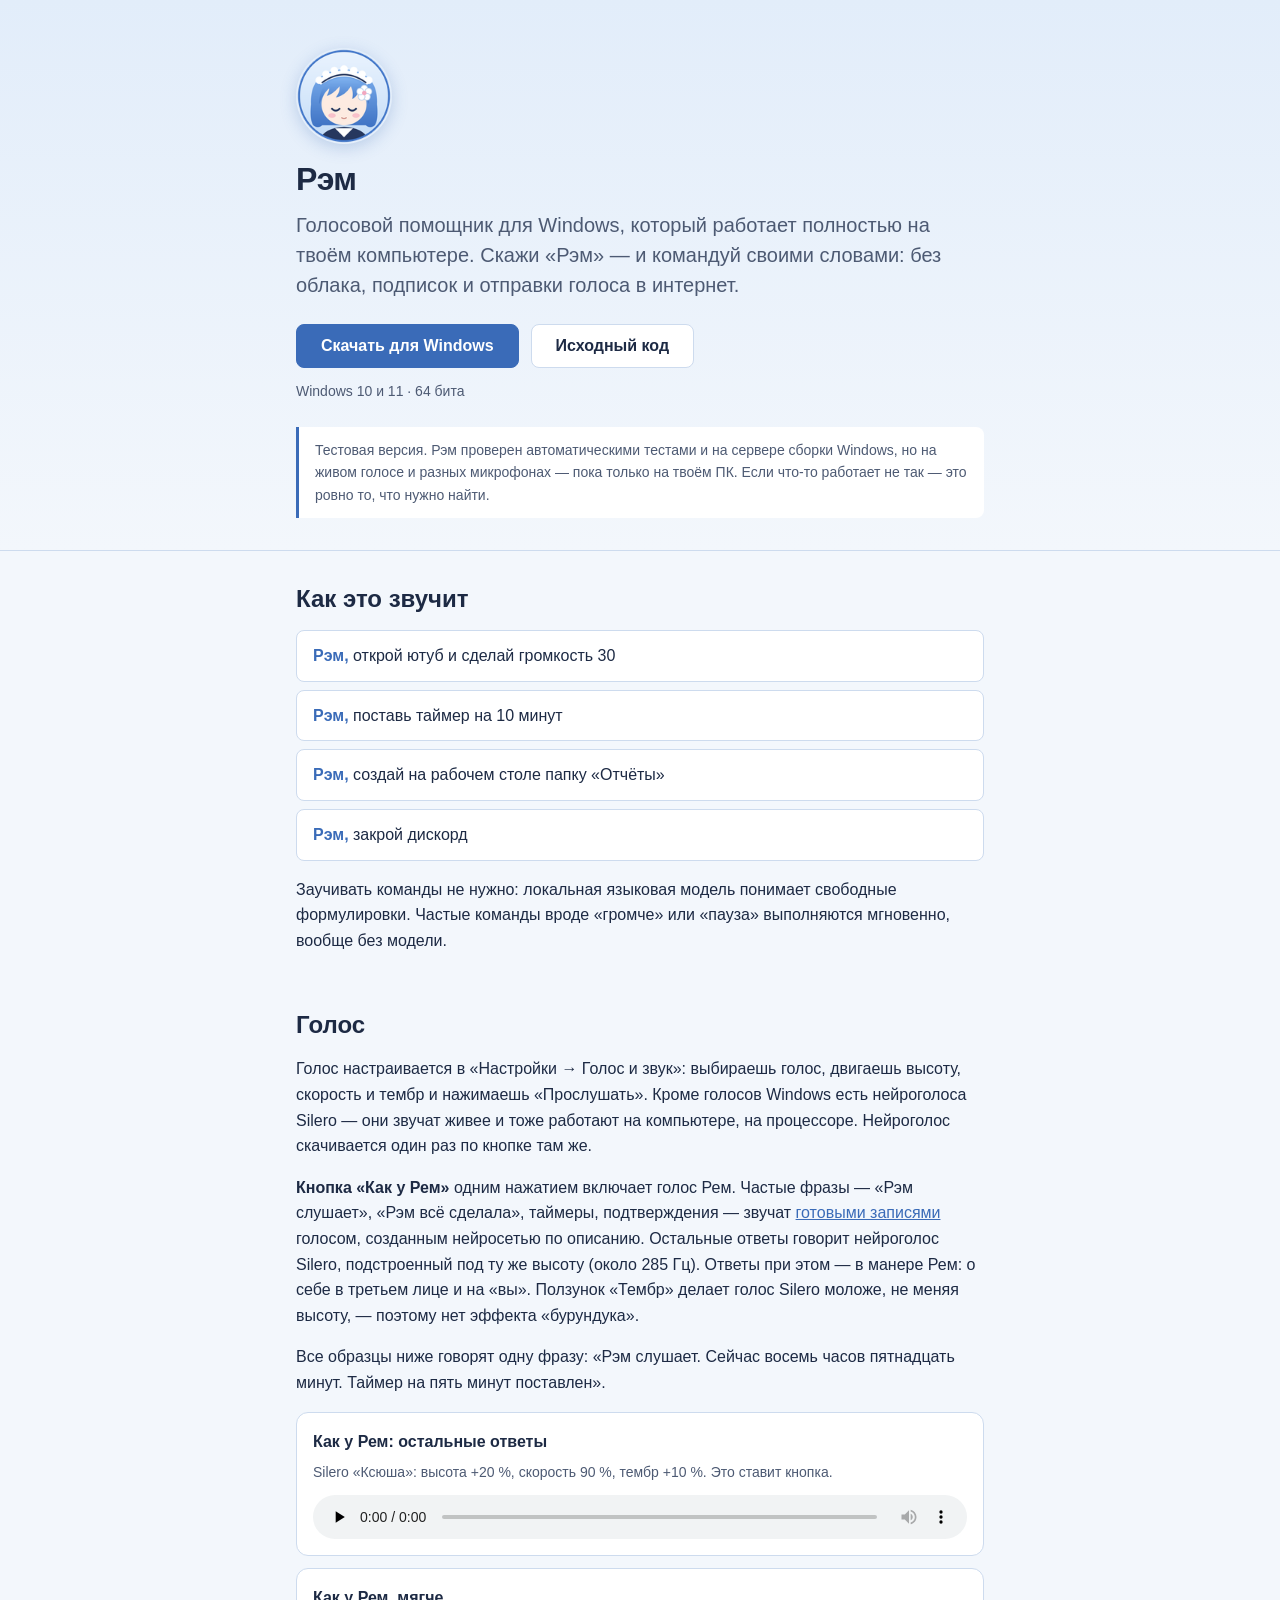
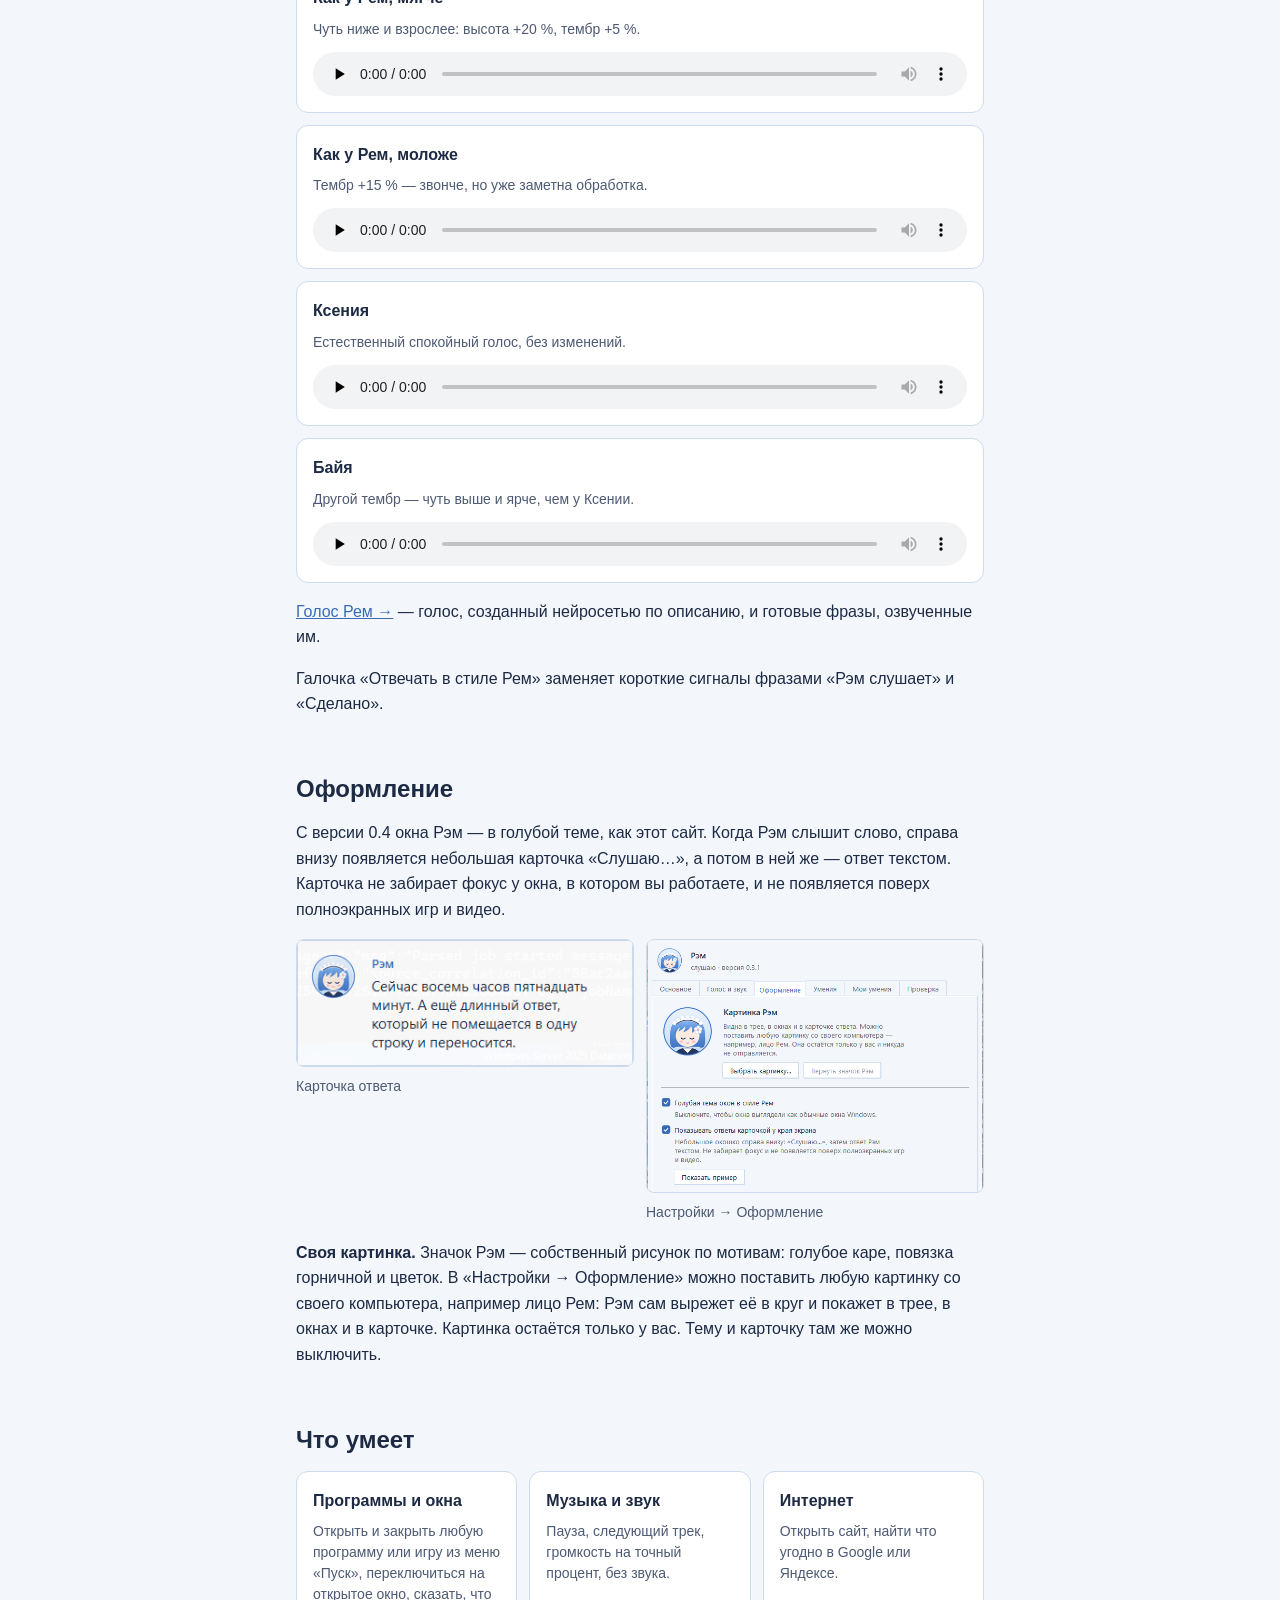
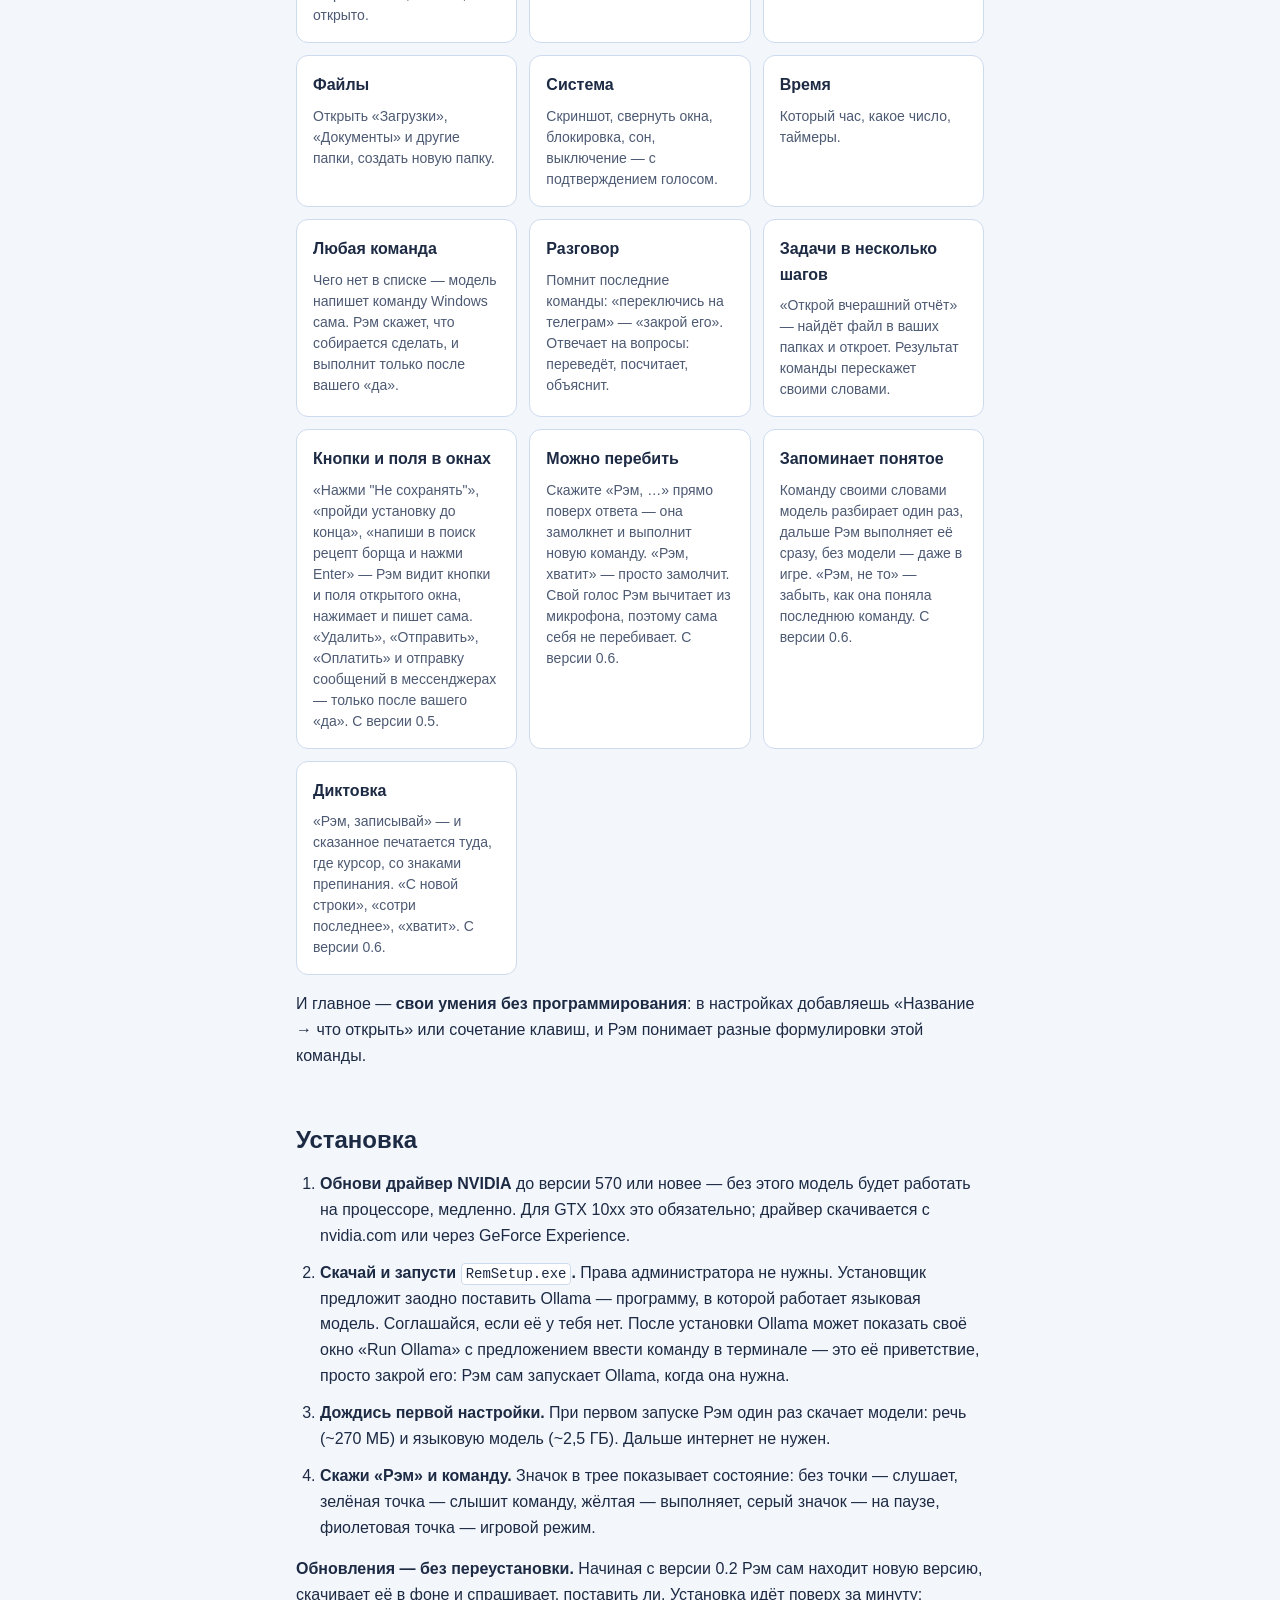
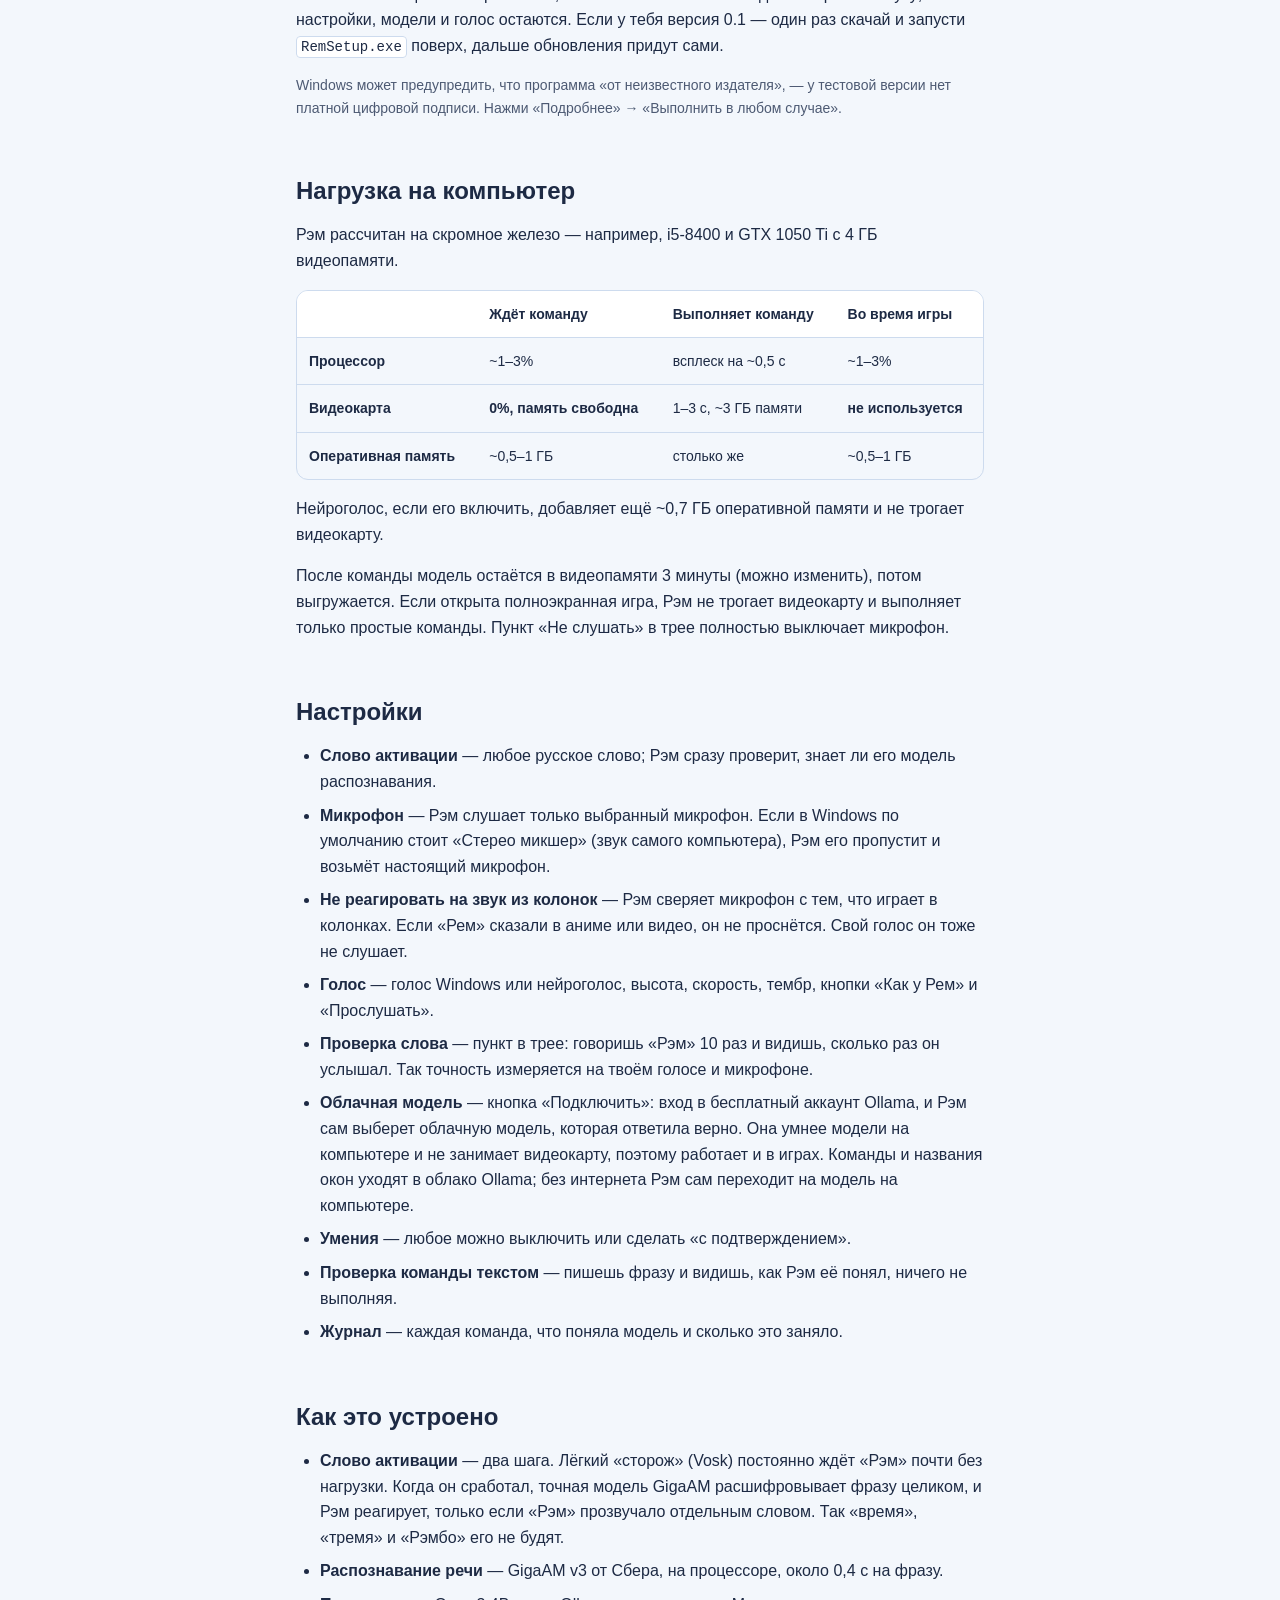
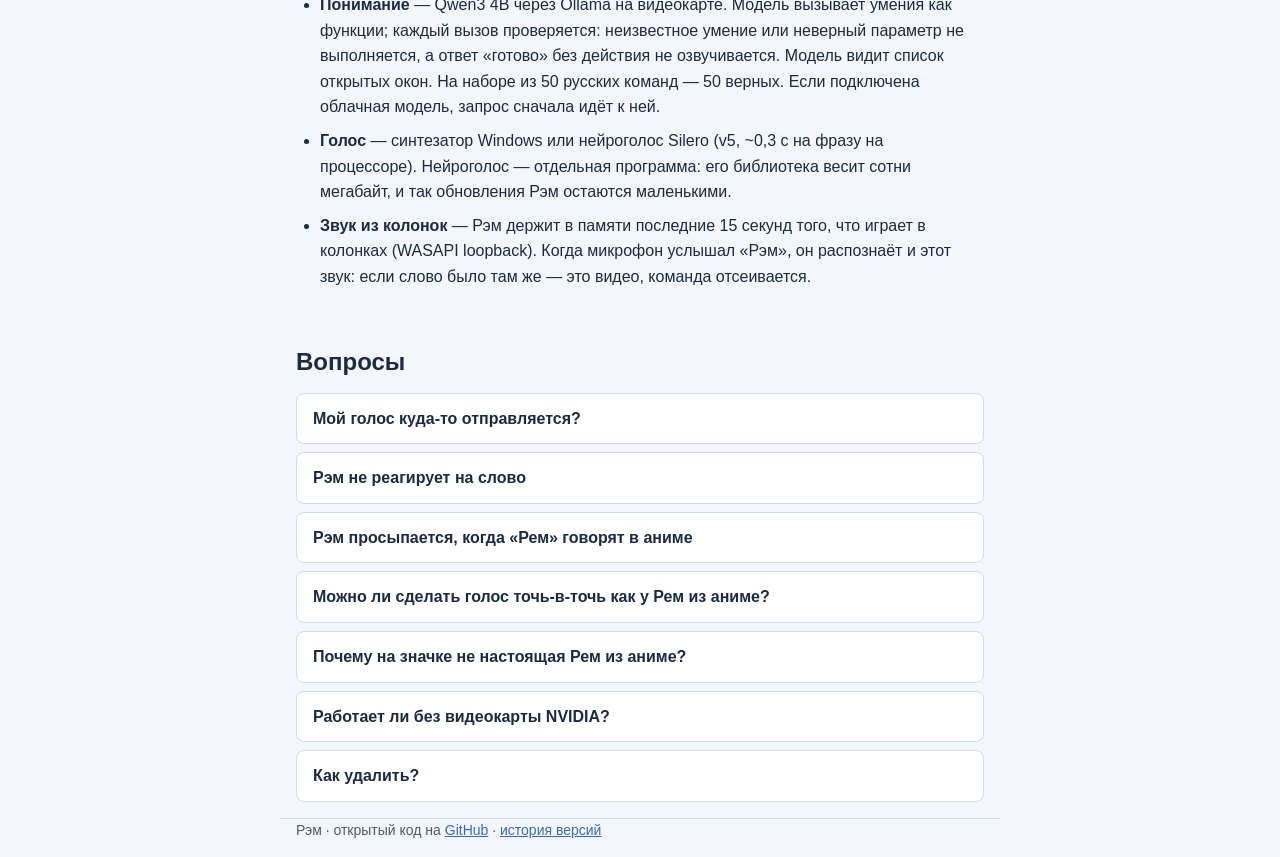
==== docs/index.html @ 86dedbe2 "Перебивание, выученные команды, диктовка Перебивание: «Рэм, …» поверх её ответа — замолкает и выполн" ====
<!DOCTYPE html>
<html lang="ru">
<head>
<meta charset="utf-8">
<meta name="viewport" content="width=device-width, initial-scale=1">
<title>Рэм — локальный голосовой помощник для Windows</title>
<meta name="description" content="Скажи «Рэм» — и управляй компьютером голосом. Работает полностью на твоём ПК: без облака, подписок и отправки голоса в интернет.">
<meta name="theme-color" content="#e2edfa">
<link rel="icon" href="icon.png" type="image/png">
<link rel="apple-touch-icon" href="apple-touch-icon.png">
<link rel="stylesheet" href="style.css">
</head>
<body>

<header class="hero">
  <div class="wrap">
    <img class="logo" src="icon.png" alt="" width="96" height="96">
    <h1>Рэм</h1>
    <p class="lead">Голосовой помощник для Windows, который работает полностью на твоём компьютере. Скажи «Рэм» — и командуй своими словами: без облака, подписок и отправки голоса в интернет.</p>
    <div class="cta">
      <a class="btn btn-primary" id="download" href="https://github.com/KennyS44/rem-assistant/releases/latest/download/RemSetup.exe">Скачать для Windows</a>
      <a class="btn" href="https://github.com/KennyS44/rem-assistant">Исходный код</a>
    </div>
    <p class="meta" id="release">Windows 10 и 11 · 64 бита</p>
    <p class="notice">Тестовая версия. Рэм проверен автоматическими тестами и на сервере сборки Windows, но на живом голосе и разных микрофонах — пока только на твоём ПК. Если что-то работает не так — это ровно то, что нужно найти.</p>
  </div>
</header>

<main class="wrap">

  <section>
    <h2>Как это звучит</h2>
    <div class="phrases">
      <p><span class="wake">Рэм,</span> открой ютуб и сделай громкость 30</p>
      <p><span class="wake">Рэм,</span> поставь таймер на 10 минут</p>
      <p><span class="wake">Рэм,</span> создай на рабочем столе папку «Отчёты»</p>
      <p><span class="wake">Рэм,</span> закрой дискорд</p>
    </div>
    <p>Заучивать команды не нужно: локальная языковая модель понимает свободные формулировки. Частые команды вроде «громче» или «пауза» выполняются мгновенно, вообще без модели.</p>
  </section>

  <section>
    <h2>Голос</h2>
    <p>Голос настраивается в «Настройки → Голос и звук»: выбираешь голос, двигаешь высоту, скорость и тембр и нажимаешь «Прослушать». Кроме голосов Windows есть нейроголоса Silero — они звучат живее и тоже работают на компьютере, на процессоре. Нейроголос скачивается один раз по кнопке там же.</p>
    <p><strong>Кнопка «Как у Рем»</strong> одним нажатием включает голос Рем. Частые фразы — «Рэм слушает», «Рэм всё сделала», таймеры, подтверждения — звучат <a href="voice.html">готовыми записями</a> голосом, созданным нейросетью по описанию. Остальные ответы говорит нейроголос Silero, подстроенный под ту же высоту (около 285 Гц). Ответы при этом — в манере Рем: о себе в третьем лице и на «вы». Ползунок «Тембр» делает голос Silero моложе, не меняя высоту, — поэтому нет эффекта «бурундука».</p>
    <p>Все образцы ниже говорят одну фразу: «Рэм слушает. Сейчас восемь часов пятнадцать минут. Таймер на пять минут поставлен».</p>
    <div class="voices">
      <div class="voice"><h3>Как у Рем: остальные ответы</h3><p>Silero «Ксюша»: высота +20 %, скорость 90 %, тембр +10 %. Это ставит кнопка.</p><audio controls preload="none" src="voices/rem-v2.wav"></audio></div>
      <div class="voice"><h3>Как у Рем, мягче</h3><p>Чуть ниже и взрослее: высота +20 %, тембр +5 %.</p><audio controls preload="none" src="voices/rem-soft.wav"></audio></div>
      <div class="voice"><h3>Как у Рем, моложе</h3><p>Тембр +15 % — звонче, но уже заметна обработка.</p><audio controls preload="none" src="voices/rem-young.wav"></audio></div>
      <div class="voice"><h3>Ксения</h3><p>Естественный спокойный голос, без изменений.</p><audio controls preload="none" src="voices/xenia.wav"></audio></div>
      <div class="voice"><h3>Байя</h3><p>Другой тембр — чуть выше и ярче, чем у Ксении.</p><audio controls preload="none" src="voices/baya.wav"></audio></div>
    </div>
    <p><a href="voice.html">Голос Рем →</a> — голос, созданный нейросетью по описанию, и готовые фразы, озвученные им.</p>
    <p>Галочка «Отвечать в стиле Рем» заменяет короткие сигналы фразами «Рэм слушает» и «Сделано».</p>
  </section>

  <section>
    <h2>Оформление</h2>
    <p>С версии 0.4 окна Рэм — в голубой теме, как этот сайт. Когда Рэм слышит слово, справа внизу появляется небольшая карточка «Слушаю…», а потом в ней же — ответ текстом. Карточка не забирает фокус у окна, в котором вы работаете, и не появляется поверх полноэкранных игр и видео.</p>
    <div class="shots">
      <figure><img src="shots/card.png" alt="Карточка ответа Рэм у края экрана" loading="lazy"><figcaption>Карточка ответа</figcaption></figure>
      <figure><img src="shots/look-tab.png" alt="Вкладка «Оформление» в настройках" loading="lazy"><figcaption>Настройки → Оформление</figcaption></figure>
    </div>
    <p><strong>Своя картинка.</strong> Значок Рэм — собственный рисунок по мотивам: голубое каре, повязка горничной и цветок. В «Настройки → Оформление» можно поставить любую картинку со своего компьютера, например лицо Рем: Рэм сам вырежет её в круг и покажет в трее, в окнах и в карточке. Картинка остаётся только у вас. Тему и карточку там же можно выключить.</p>
  </section>

  <section>
    <h2>Что умеет</h2>
    <div class="grid">
      <div class="card"><h3>Программы и окна</h3><p>Открыть и закрыть любую программу или игру из меню «Пуск», переключиться на открытое окно, сказать, что открыто.</p></div>
      <div class="card"><h3>Музыка и звук</h3><p>Пауза, следующий трек, громкость на точный процент, без звука.</p></div>
      <div class="card"><h3>Интернет</h3><p>Открыть сайт, найти что угодно в Google или Яндексе.</p></div>
      <div class="card"><h3>Файлы</h3><p>Открыть «Загрузки», «Документы» и другие папки, создать новую папку.</p></div>
      <div class="card"><h3>Система</h3><p>Скриншот, свернуть окна, блокировка, сон, выключение — с подтверждением голосом.</p></div>
      <div class="card"><h3>Время</h3><p>Который час, какое число, таймеры.</p></div>
      <div class="card"><h3>Любая команда</h3><p>Чего нет в списке — модель напишет команду Windows сама. Рэм скажет, что собирается сделать, и выполнит только после вашего «да».</p></div>
      <div class="card"><h3>Разговор</h3><p>Помнит последние команды: «переключись на телеграм» — «закрой его». Отвечает на вопросы: переведёт, посчитает, объяснит.</p></div>
      <div class="card"><h3>Задачи в несколько шагов</h3><p>«Открой вчерашний отчёт» — найдёт файл в ваших папках и откроет. Результат команды перескажет своими словами.</p></div>
      <div class="card"><h3>Кнопки и поля в окнах</h3><p>«Нажми "Не сохранять"», «пройди установку до конца», «напиши в поиск рецепт борща и нажми Enter» — Рэм видит кнопки и поля открытого окна, нажимает и пишет сама. «Удалить», «Отправить», «Оплатить» и отправку сообщений в мессенджерах — только после вашего «да». С версии 0.5.</p></div>
      <div class="card"><h3>Можно перебить</h3><p>Скажите «Рэм, …» прямо поверх ответа — она замолкнет и выполнит новую команду. «Рэм, хватит» — просто замолчит. Свой голос Рэм вычитает из микрофона, поэтому сама себя не перебивает. С версии 0.6.</p></div>
      <div class="card"><h3>Запоминает понятое</h3><p>Команду своими словами модель разбирает один раз, дальше Рэм выполняет её сразу, без модели — даже в игре. «Рэм, не то» — забыть, как она поняла последнюю команду. С версии 0.6.</p></div>
      <div class="card"><h3>Диктовка</h3><p>«Рэм, записывай» — и сказанное печатается туда, где курсор, со знаками препинания. «С новой строки», «сотри последнее», «хватит». С версии 0.6.</p></div>
    </div>
    <p>И главное — <strong>свои умения без программирования</strong>: в настройках добавляешь «Название → что открыть» или сочетание клавиш, и Рэм понимает разные формулировки этой команды.</p>
  </section>

  <section>
    <h2>Установка</h2>
    <ol class="steps">
      <li><strong>Обнови драйвер NVIDIA</strong> до версии 570 или новее — без этого модель будет работать на процессоре, медленно. Для GTX 10xx это обязательно; драйвер скачивается с nvidia.com или через GeForce Experience.</li>
      <li><strong>Скачай и запусти <code>RemSetup.exe</code>.</strong> Права администратора не нужны. Установщик предложит заодно поставить Ollama — программу, в которой работает языковая модель. Соглашайся, если её у тебя нет. После установки Ollama может показать своё окно «Run Ollama» с предложением ввести команду в терминале — это её приветствие, просто закрой его: Рэм сам запускает Ollama, когда она нужна.</li>
      <li><strong>Дождись первой настройки.</strong> При первом запуске Рэм один раз скачает модели: речь (~270 МБ) и языковую модель (~2,5 ГБ). Дальше интернет не нужен.</li>
      <li><strong>Скажи «Рэм» и команду.</strong> Значок в трее показывает состояние: без точки — слушает, зелёная точка — слышит команду, жёлтая — выполняет, серый значок — на паузе, фиолетовая точка — игровой режим.</li>
    </ol>
    <p><strong>Обновления — без переустановки.</strong> Начиная с версии 0.2 Рэм сам находит новую версию, скачивает её в фоне и спрашивает, поставить ли. Установка идёт поверх за минуту; настройки, модели и голос остаются. Если у тебя версия 0.1 — один раз скачай и запусти <code>RemSetup.exe</code> поверх, дальше обновления придут сами.</p>
    <p class="hint">Windows может предупредить, что программа «от неизвестного издателя», — у тестовой версии нет платной цифровой подписи. Нажми «Подробнее» → «Выполнить в любом случае».</p>
  </section>

  <section>
    <h2>Нагрузка на компьютер</h2>
    <p>Рэм рассчитан на скромное железо — например, i5-8400 и GTX 1050 Ti с 4 ГБ видеопамяти.</p>
    <div class="table-wrap">
      <table>
        <thead><tr><th></th><th>Ждёт команду</th><th>Выполняет команду</th><th>Во время игры</th></tr></thead>
        <tbody>
          <tr><th>Процессор</th><td>~1–3%</td><td>всплеск на ~0,5 с</td><td>~1–3%</td></tr>
          <tr><th>Видеокарта</th><td><strong>0%, память свободна</strong></td><td>1–3 с, ~3 ГБ памяти</td><td><strong>не используется</strong></td></tr>
          <tr><th>Оперативная память</th><td>~0,5–1 ГБ</td><td>столько же</td><td>~0,5–1 ГБ</td></tr>
        </tbody>
      </table>
    </div>
    <p>Нейроголос, если его включить, добавляет ещё ~0,7 ГБ оперативной памяти и не трогает видеокарту.</p>
    <p>После команды модель остаётся в видеопамяти 3 минуты (можно изменить), потом выгружается. Если открыта полноэкранная игра, Рэм не трогает видеокарту и выполняет только простые команды. Пункт «Не слушать» в трее полностью выключает микрофон.</p>
  </section>

  <section>
    <h2>Настройки</h2>
    <ul class="list">
      <li><strong>Слово активации</strong> — любое русское слово; Рэм сразу проверит, знает ли его модель распознавания.</li>
      <li><strong>Микрофон</strong> — Рэм слушает только выбранный микрофон. Если в Windows по умолчанию стоит «Стерео микшер» (звук самого компьютера), Рэм его пропустит и возьмёт настоящий микрофон.</li>
      <li><strong>Не реагировать на звук из колонок</strong> — Рэм сверяет микрофон с тем, что играет в колонках. Если «Рем» сказали в аниме или видео, он не проснётся. Свой голос он тоже не слушает.</li>
      <li><strong>Голос</strong> — голос Windows или нейроголос, высота, скорость, тембр, кнопки «Как у Рем» и «Прослушать».</li>
      <li><strong>Проверка слова</strong> — пункт в трее: говоришь «Рэм» 10 раз и видишь, сколько раз он услышал. Так точность измеряется на твоём голосе и микрофоне.</li>
      <li><strong>Облачная модель</strong> — кнопка «Подключить»: вход в бесплатный аккаунт Ollama, и Рэм сам выберет облачную модель, которая ответила верно. Она умнее модели на компьютере и не занимает видеокарту, поэтому работает и в играх. Команды и названия окон уходят в облако Ollama; без интернета Рэм сам переходит на модель на компьютере.</li>
      <li><strong>Умения</strong> — любое можно выключить или сделать «с подтверждением».</li>
      <li><strong>Проверка команды текстом</strong> — пишешь фразу и видишь, как Рэм её понял, ничего не выполняя.</li>
      <li><strong>Журнал</strong> — каждая команда, что поняла модель и сколько это заняло.</li>
    </ul>
  </section>

  <section>
    <h2>Как это устроено</h2>
    <ul class="list">
      <li><strong>Слово активации</strong> — два шага. Лёгкий «сторож» (Vosk) постоянно ждёт «Рэм» почти без нагрузки. Когда он сработал, точная модель GigaAM расшифровывает фразу целиком, и Рэм реагирует, только если «Рэм» прозвучало отдельным словом. Так «время», «тремя» и «Рэмбо» его не будят.</li>
      <li><strong>Распознавание речи</strong> — GigaAM v3 от Сбера, на процессоре, около 0,4 с на фразу.</li>
      <li><strong>Понимание</strong> — Qwen3 4B через Ollama на видеокарте. Модель вызывает умения как функции; каждый вызов проверяется: неизвестное умение или неверный параметр не выполняется, а ответ «готово» без действия не озвучивается. Модель видит список открытых окон. На наборе из 50 русских команд — 50 верных. Если подключена облачная модель, запрос сначала идёт к ней.</li>
      <li><strong>Голос</strong> — синтезатор Windows или нейроголос Silero (v5, ~0,3 с на фразу на процессоре). Нейроголос — отдельная программа: его библиотека весит сотни мегабайт, и так обновления Рэм остаются маленькими.</li>
      <li><strong>Звук из колонок</strong> — Рэм держит в памяти последние 15 секунд того, что играет в колонках (WASAPI loopback). Когда микрофон услышал «Рэм», он распознаёт и этот звук: если слово было там же — это видео, команда отсеивается.</li>
    </ul>
  </section>

  <section>
    <h2>Вопросы</h2>
    <details><summary>Мой голос куда-то отправляется?</summary><p>Нет. Распознавание, понимание и выполнение команд происходят на твоём компьютере. Интернет нужен только один раз — скачать модели — и для команд вроде «открой сайт».</p></details>
    <details><summary>Рэм не реагирует на слово</summary><p>Открой в трее «Проверить слово активации» и посмотри, сколько раз из 10 он тебя слышит. Если мало — проверь, что в Windows выбран правильный микрофон, или поменяй слово в настройках на более длинное.</p></details>
    <details><summary>Рэм просыпается, когда «Рем» говорят в аниме</summary><p>С версии 0.2 он сверяет микрофон со звуком колонок и такие срабатывания отсеивает — галочка «Не реагировать на «Рэм» из колонок» в «Настройки → Голос и звук». В наушниках этой проблемы нет вовсе. Если всё же просыпается — проверь, что в списке «Микрофон» выбран микрофон, а не «Стерео микшер».</p></details>
    <details><summary>Можно ли сделать голос точь-в-точь как у Рем из аниме?</summary><p>Точь-в-точь — нет: это голос живой актрисы, а копировать голос человека без его согласия Рэм не будет. Максимально близкий образ ставит кнопка «Как у Рем» в «Настройки → Голос и звук», дальше можно подправить высоту, скорость и тембр на слух.</p></details>
    <details><summary>Почему на значке не настоящая Рем из аниме?</summary><p>Рисунки персонажа принадлежат авторам аниме, и раздавать их вместе с программой нельзя. Поэтому значок — собственный рисунок по мотивам. А для себя можно поставить любую картинку: «Настройки → Оформление» → «Выбрать картинку…».</p></details>
    <details><summary>Работает ли без видеокарты NVIDIA?</summary><p>Да, Ollama запустит модель на процессоре, но ответ на сложные команды займёт несколько секунд. Быстрые команды работают одинаково.</p></details>
    <details><summary>Как удалить?</summary><p>В меню значка в трее — «Удалить Рэм…», или «Параметры» → «Приложения» → «Рэм» → «Удалить». Появится окно с выбором: настройки и модели речи, языковая модель из Ollama и сама Ollama (галочка на ней стоит, только если её ставил установщик Рэм). После удаления не остаётся ни файлов программы, ни записи в автозапуске — это проверяется на чистой Windows при каждой сборке. Скриншоты, сделанные Рэм, остаются в «Изображениях»: это твои файлы.</p></details>
  </section>

</main>

<footer class="wrap">
  <p>Рэм · открытый код на <a href="https://github.com/KennyS44/rem-assistant">GitHub</a> · <a href="https://github.com/KennyS44/rem-assistant/releases">история версий</a></p>
</footer>

<script>
  // Номер и размер последней версии — если GitHub ответит; кнопка работает и без этого.
  fetch('https://api.github.com/repos/KennyS44/rem-assistant/releases/latest')
    .then(function (r) { return r.ok ? r.json() : null; })
    .then(function (rel) {
      if (!rel) return;
      var a = (rel.assets || []).filter(function (x) { return x.name === 'RemSetup.exe'; })[0];
      var mb = a ? ' · ' + Math.round(a.size / 1048576) + ' МБ' : '';
      document.getElementById('release').textContent =
        'Версия ' + rel.tag_name.replace(/^v/, '') + mb + ' · Windows 10 и 11 · 64 бита';
    })
    .catch(function () {});
</script>
</body>
</html>
---- docs/style.css ----
/* Рэм — сайт. Шкалы: шрифт 14/16/20/24/32, отступы 4/8/12/16/24/32/48. */
:root {
  /* тема «Рем» — те же цвета, что в окнах программы (rem/look.py) */
  --bg: #f3f7fc;
  --surface: #ffffff;
  --line: #cddbee;
  --text: #1d2a44;      /* 13.6:1 на фоне */
  --muted: #4d5a73;     /* 6.6:1 */
  --accent: #3a6bb8;    /* 4.9:1 на фоне, белый текст на нём — 5.2:1 */
  --accent-dark: #2f5ca3;
  --accent-soft: #e2edfa;
  --font: -apple-system, BlinkMacSystemFont, "Segoe UI", Roboto, Arial, sans-serif;
  --mono: ui-monospace, "SF Mono", Consolas, monospace;
  --ease: cubic-bezier(0.22, 0.61, 0.36, 1);
}

* { box-sizing: border-box; }
html { -webkit-text-size-adjust: 100%; }
body { margin: 0; background: var(--bg); color: var(--text); font: 16px/1.6 var(--font); overflow-x: hidden; }
a { color: var(--accent); }
:focus-visible { outline: 2px solid var(--accent); outline-offset: 2px; border-radius: 4px; }

.wrap { max-width: 720px; margin: 0 auto; padding: 0 16px; }

/* ——— шапка ——— */
.hero { padding: 48px 0 32px; border-bottom: 1px solid var(--line);
        background: linear-gradient(180deg, var(--accent-soft), var(--bg)); }
.logo { display: block; margin-bottom: 16px; border-radius: 50%; box-shadow: 0 4px 16px rgba(58, 107, 184, 0.25); }
h1 { margin: 0 0 12px; font-size: 32px; line-height: 1.2; letter-spacing: -0.02em; }
.lead { margin: 0 0 24px; font-size: 20px; line-height: 1.5; color: var(--muted); }
.cta { display: flex; flex-wrap: wrap; gap: 12px; }
.meta { margin: 12px 0 0; font-size: 14px; color: var(--muted); }
.notice { margin: 24px 0 0; padding: 12px 16px; font-size: 14px; color: var(--muted);
          background: var(--surface); border-left: 3px solid var(--accent); border-radius: 0 8px 8px 0; }

.btn {
  display: inline-flex; align-items: center; min-height: 44px; padding: 8px 24px;
  font: 600 16px/1.25 var(--font); color: var(--text); text-decoration: none; text-align: center; background: var(--surface);
  border: 1px solid var(--line); border-radius: 8px;
  transition: background 0.2s var(--ease), border-color 0.2s var(--ease), transform 0.2s var(--ease);
}
.btn:hover { border-color: var(--accent); transform: translateY(-1px); }
.btn-primary { background: var(--accent); border-color: var(--accent); color: #fff; }
.btn-primary:hover { background: var(--accent-dark); border-color: var(--accent-dark); }

/* ——— разделы ——— */
section { padding: 32px 0 8px; }
h2 { margin: 0 0 16px; font-size: 24px; line-height: 1.3; }
h3 { margin: 0 0 8px; font-size: 16px; }
p { margin: 0 0 16px; }
strong { color: var(--text); }
code { font: 14px var(--mono); padding: 2px 4px; background: var(--surface); border: 1px solid var(--line); border-radius: 4px; }

.phrases { margin-bottom: 16px; }
.phrases p { margin: 0 0 8px; padding: 12px 16px; background: var(--surface); border-radius: 8px; }
.wake { color: var(--accent); font-weight: 600; }

.voices { display: grid; gap: 12px; margin-bottom: 16px; }
.voice { padding: 16px; background: var(--surface); border: 1px solid var(--line); border-radius: 12px; }
.voice p { margin: 0 0 12px; font-size: 14px; line-height: 1.5; color: var(--muted); }
.voice audio { display: block; width: 100%; height: 44px; color-scheme: light; }

.grid { display: grid; grid-template-columns: repeat(auto-fill, minmax(200px, 1fr)); gap: 12px; margin-bottom: 16px; }
.card { padding: 16px; background: var(--surface); border: 1px solid var(--line); border-radius: 12px; }
.card p { margin: 0; font-size: 14px; line-height: 1.5; color: var(--muted); }

.steps { margin: 0 0 16px; padding-left: 24px; }
.steps li { margin-bottom: 12px; }
.list { margin: 0 0 16px; padding-left: 24px; }
.list li { margin-bottom: 8px; }
.hint { font-size: 14px; color: var(--muted); }

.table-wrap { overflow-x: auto; margin-bottom: 16px; border: 1px solid var(--line); border-radius: 12px; }
table { width: 100%; border-collapse: collapse; font-size: 14px; }
th, td { padding: 12px; text-align: left; vertical-align: top; border-bottom: 1px solid var(--line); }
thead th { background: var(--surface); white-space: nowrap; }
tbody tr:last-child th, tbody tr:last-child td { border-bottom: 0; }
tbody th { font-weight: 600; white-space: nowrap; }

details { margin-bottom: 8px; padding: 0 16px; background: var(--surface); border-radius: 8px; }
summary { display: flex; align-items: center; min-height: 48px; padding: 12px 0; cursor: pointer; font-weight: 600; }
details p { margin: 0 0 16px; color: var(--muted); }
details, .phrases p { border: 1px solid var(--line); }

.shots { display: grid; grid-template-columns: repeat(auto-fit, minmax(280px, 1fr)); gap: 12px; margin-bottom: 16px; }
.shots figure { margin: 0; }
.shots img { display: block; max-width: 100%; height: auto; border: 1px solid var(--line); border-radius: 8px; }
.shots figcaption { margin-top: 8px; font-size: 14px; color: var(--muted); }

footer { padding: 32px 16px 48px; font-size: 14px; color: var(--muted); border-top: 1px solid var(--line); margin-top: 32px; }

@media (max-width: 560px) {
  .hero { padding: 32px 0 24px; }
  h1 { font-size: 24px; }
  .lead { font-size: 16px; }
  .btn { flex: 1; justify-content: center; }
}
@media (prefers-reduced-motion: reduce) { * { transition: none !important; } }
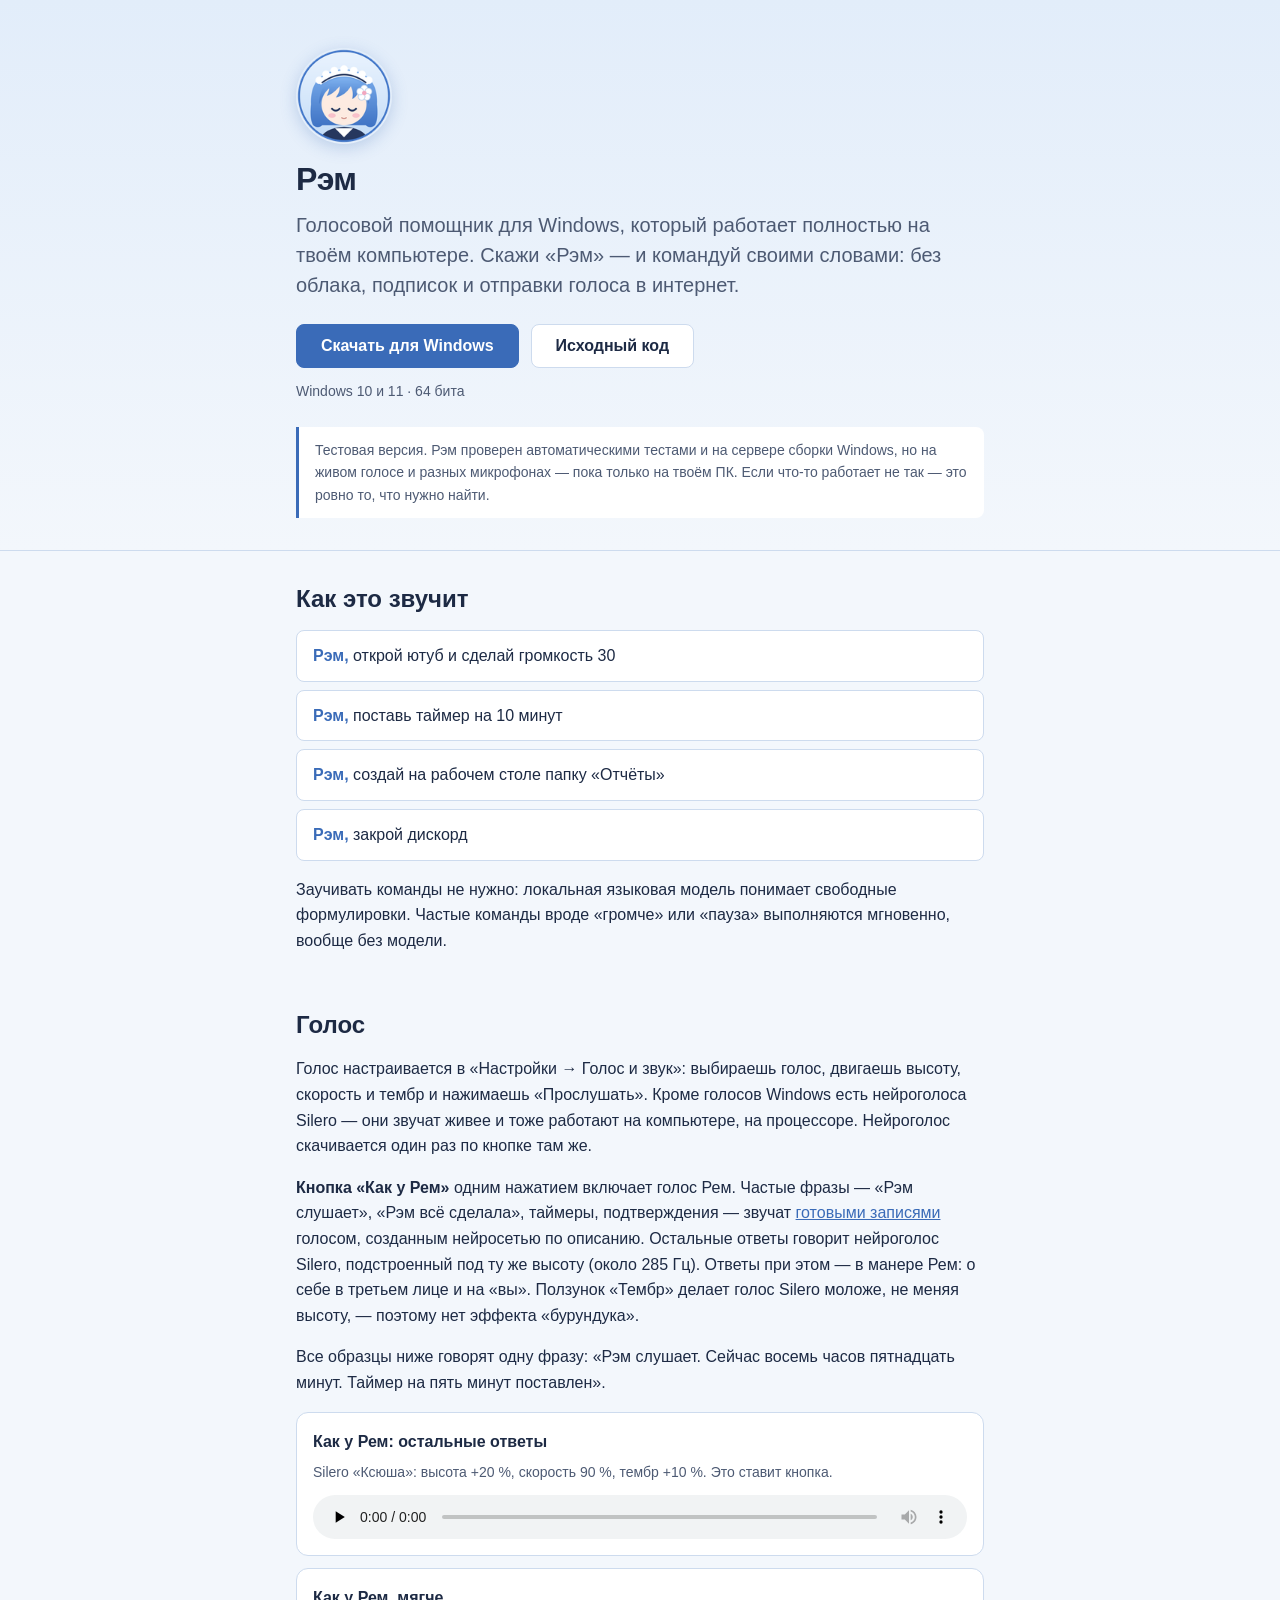
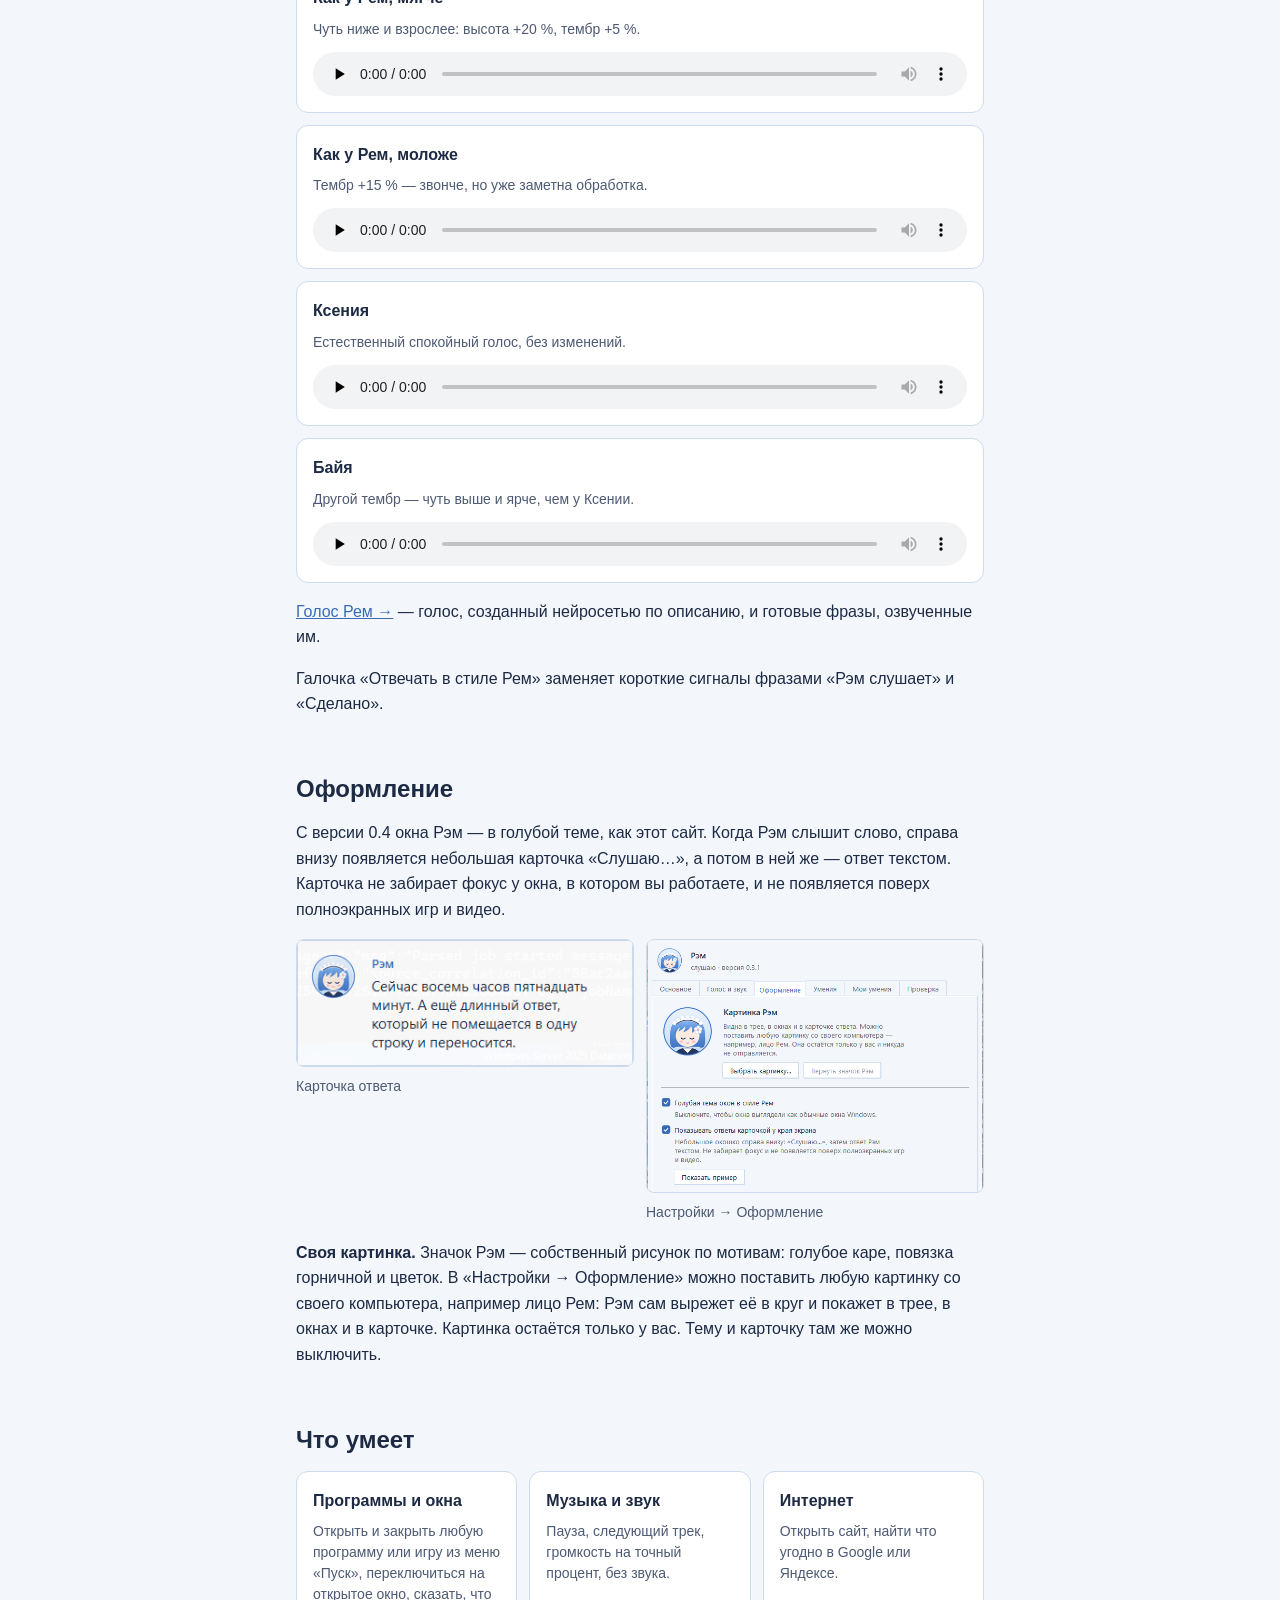
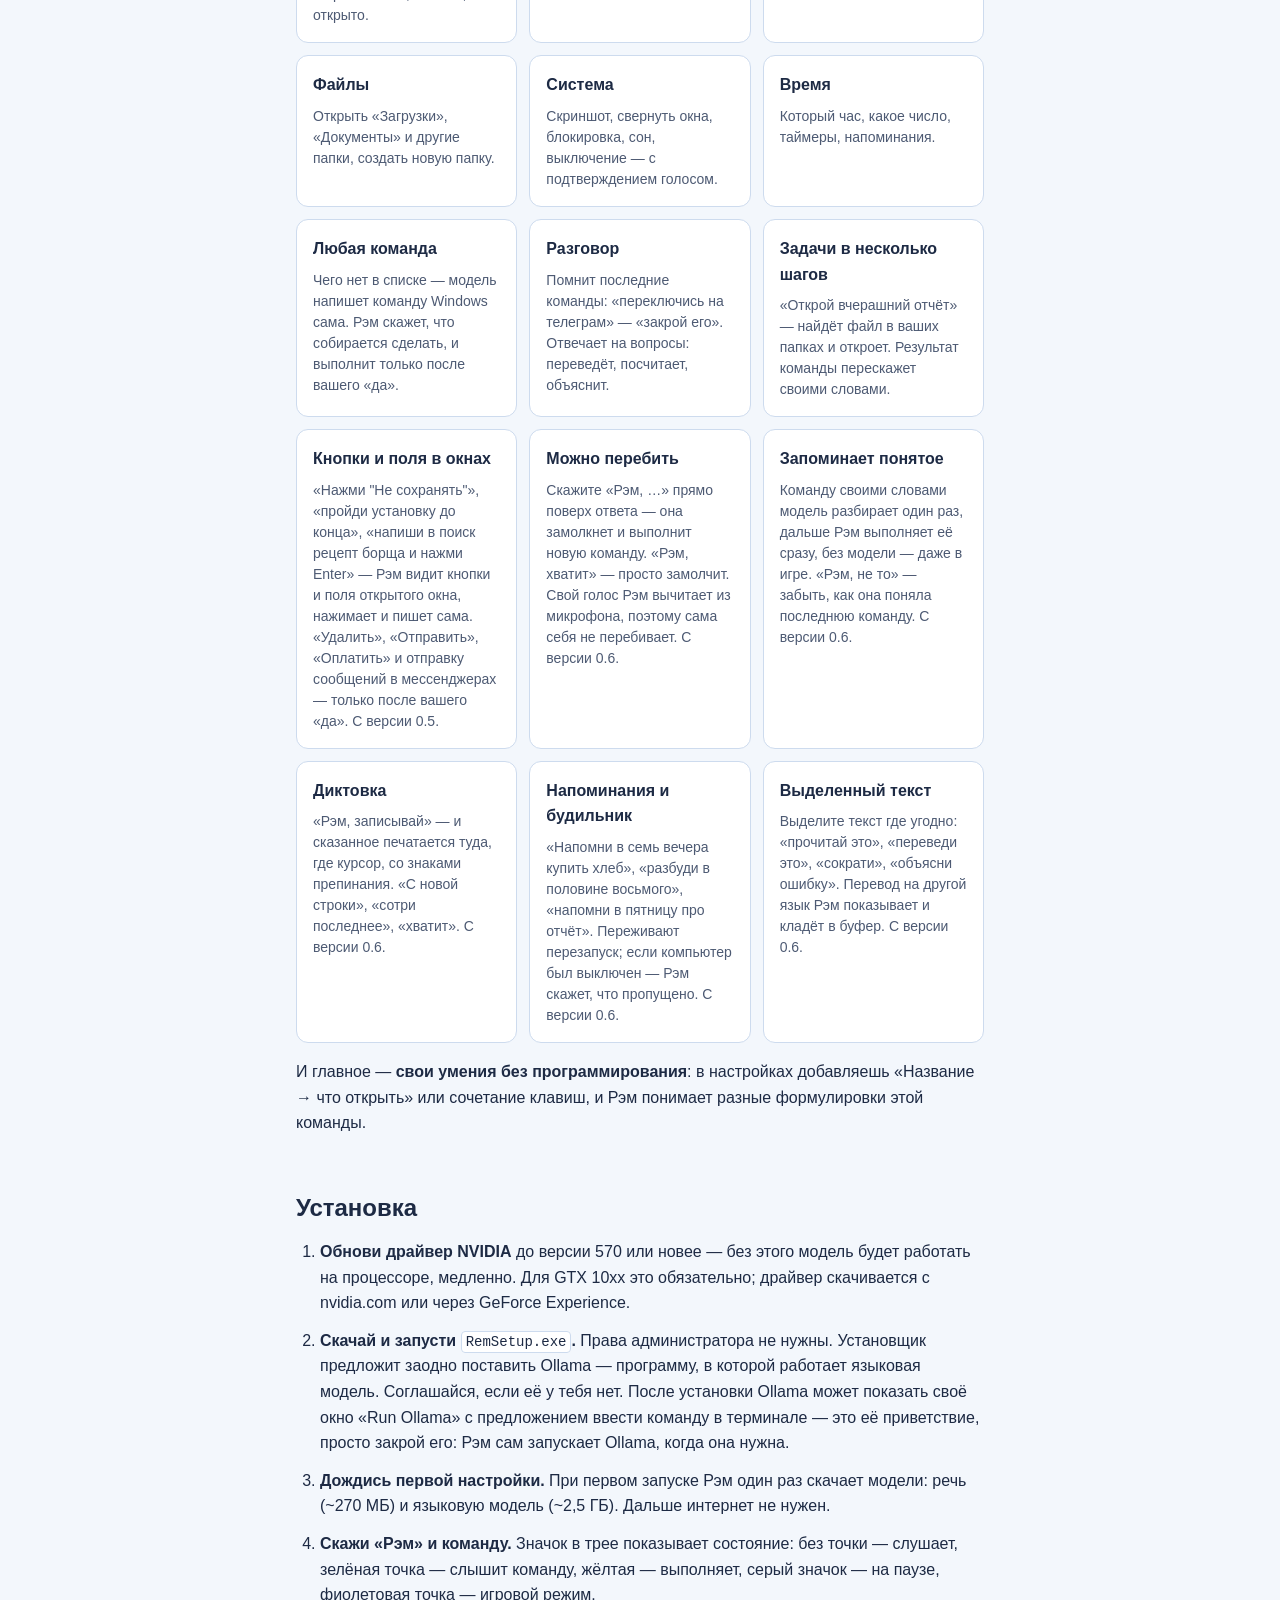
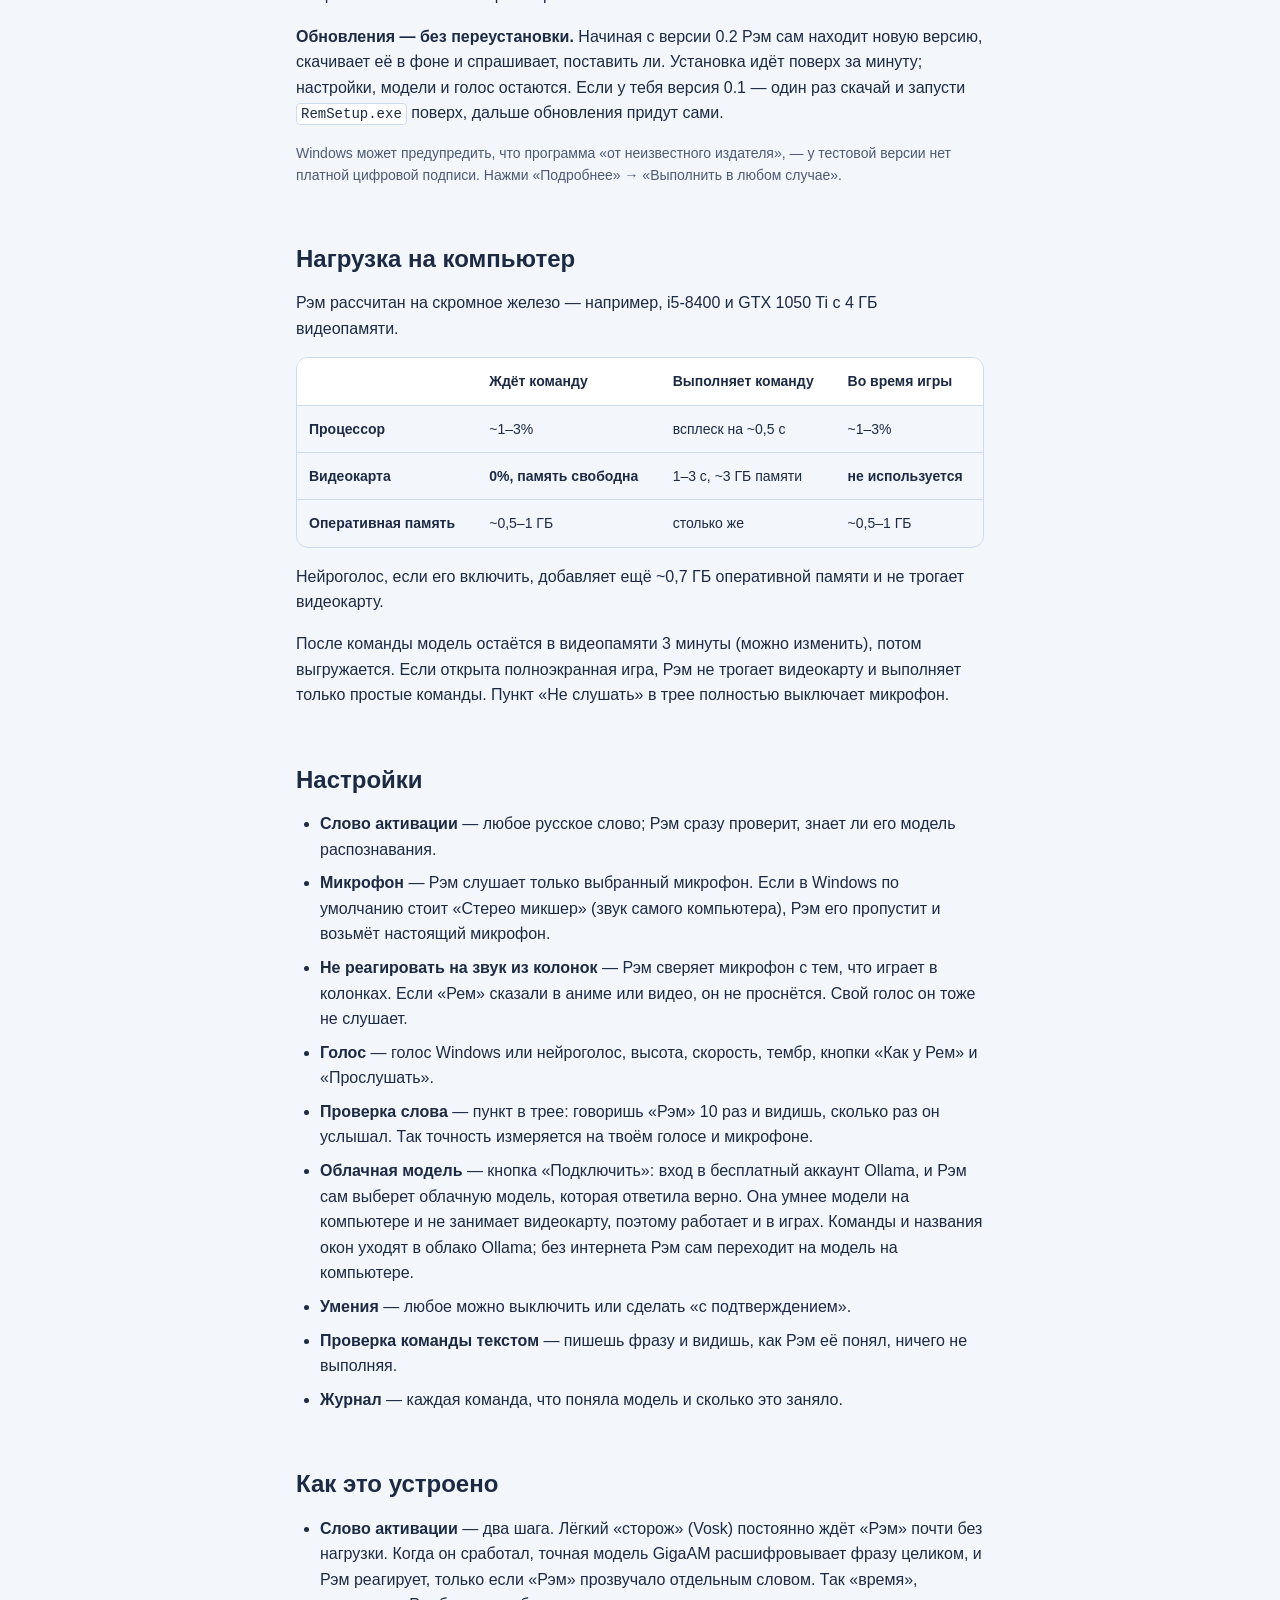
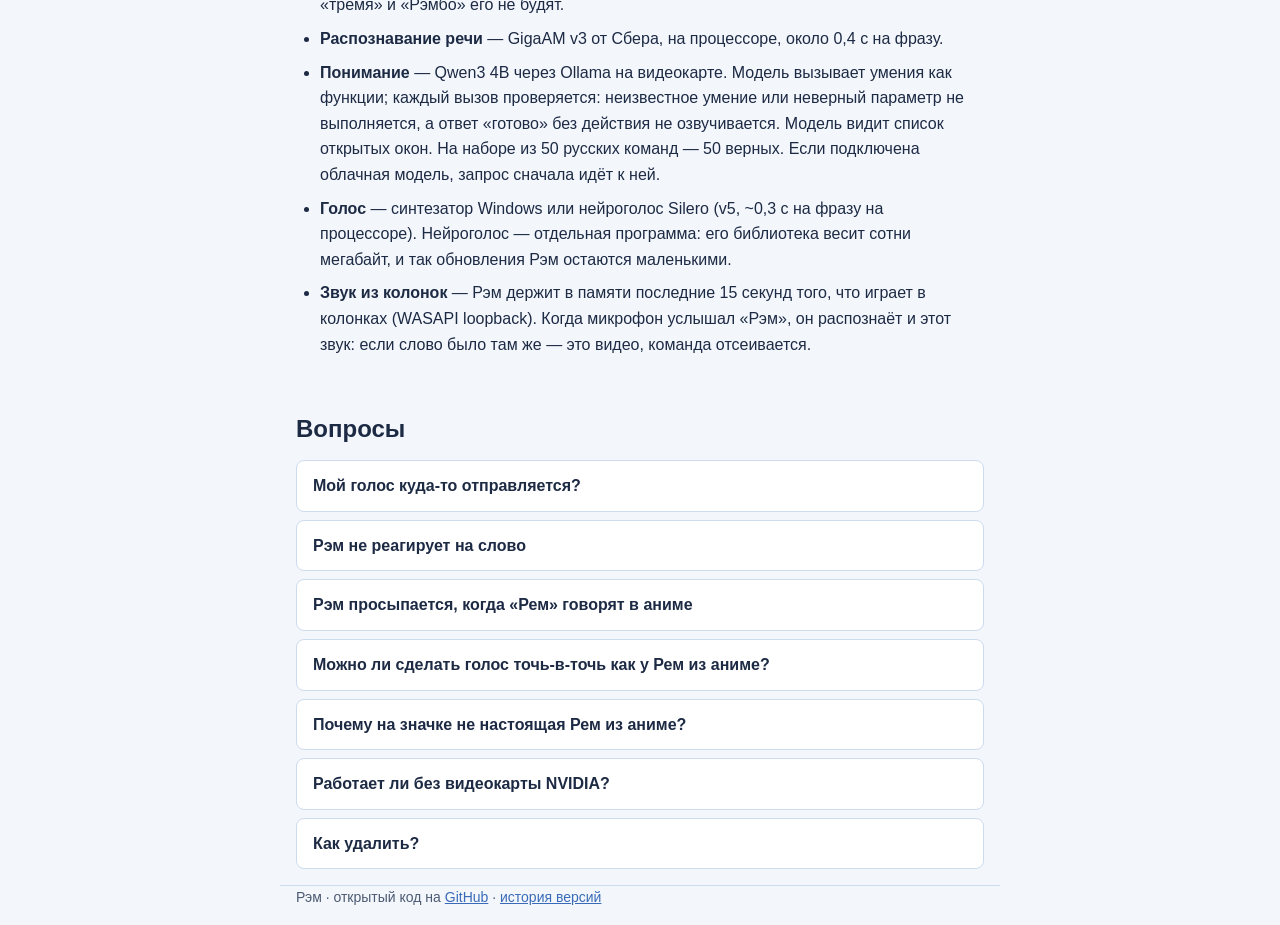
==== commit 77886a33: "Напоминания и будильник на время суток, выделенный текст Напоминания: «напомни в семь вечера купить " ====
--- a/docs/index.html
+++ b/docs/index.html
@@ -73,7 +73,7 @@
       <div class="card"><h3>Интернет</h3><p>Открыть сайт, найти что угодно в Google или Яндексе.</p></div>
       <div class="card"><h3>Файлы</h3><p>Открыть «Загрузки», «Документы» и другие папки, создать новую папку.</p></div>
       <div class="card"><h3>Система</h3><p>Скриншот, свернуть окна, блокировка, сон, выключение — с подтверждением голосом.</p></div>
-      <div class="card"><h3>Время</h3><p>Который час, какое число, таймеры.</p></div>
+      <div class="card"><h3>Время</h3><p>Который час, какое число, таймеры, напоминания.</p></div>
       <div class="card"><h3>Любая команда</h3><p>Чего нет в списке — модель напишет команду Windows сама. Рэм скажет, что собирается сделать, и выполнит только после вашего «да».</p></div>
       <div class="card"><h3>Разговор</h3><p>Помнит последние команды: «переключись на телеграм» — «закрой его». Отвечает на вопросы: переведёт, посчитает, объяснит.</p></div>
       <div class="card"><h3>Задачи в несколько шагов</h3><p>«Открой вчерашний отчёт» — найдёт файл в ваших папках и откроет. Результат команды перескажет своими словами.</p></div>
@@ -81,6 +81,8 @@
       <div class="card"><h3>Можно перебить</h3><p>Скажите «Рэм, …» прямо поверх ответа — она замолкнет и выполнит новую команду. «Рэм, хватит» — просто замолчит. Свой голос Рэм вычитает из микрофона, поэтому сама себя не перебивает. С версии 0.6.</p></div>
       <div class="card"><h3>Запоминает понятое</h3><p>Команду своими словами модель разбирает один раз, дальше Рэм выполняет её сразу, без модели — даже в игре. «Рэм, не то» — забыть, как она поняла последнюю команду. С версии 0.6.</p></div>
       <div class="card"><h3>Диктовка</h3><p>«Рэм, записывай» — и сказанное печатается туда, где курсор, со знаками препинания. «С новой строки», «сотри последнее», «хватит». С версии 0.6.</p></div>
+      <div class="card"><h3>Напоминания и будильник</h3><p>«Напомни в семь вечера купить хлеб», «разбуди в половине восьмого», «напомни в пятницу про отчёт». Переживают перезапуск; если компьютер был выключен — Рэм скажет, что пропущено. С версии 0.6.</p></div>
+      <div class="card"><h3>Выделенный текст</h3><p>Выделите текст где угодно: «прочитай это», «переведи это», «сократи», «объясни ошибку». Перевод на другой язык Рэм показывает и кладёт в буфер. С версии 0.6.</p></div>
     </div>
     <p>И главное — <strong>свои умения без программирования</strong>: в настройках добавляешь «Название → что открыть» или сочетание клавиш, и Рэм понимает разные формулировки этой команды.</p>
   </section>
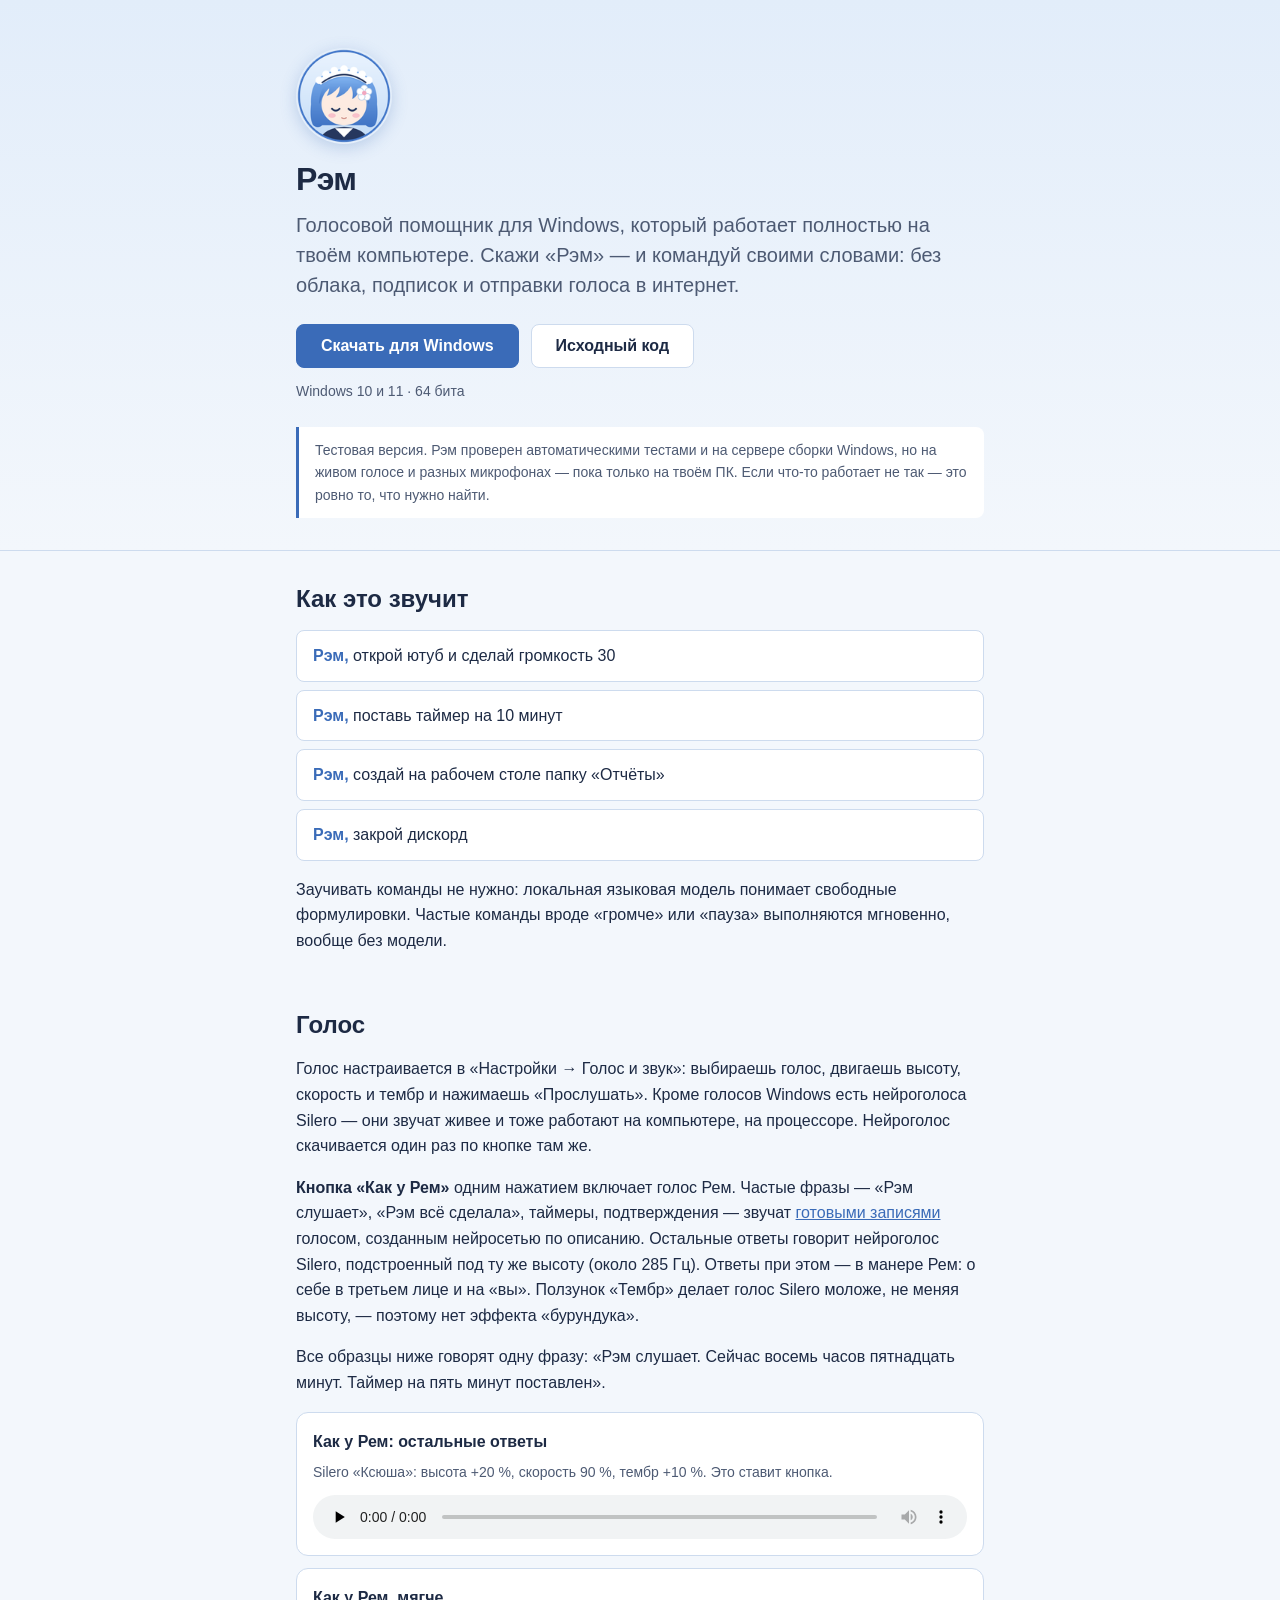
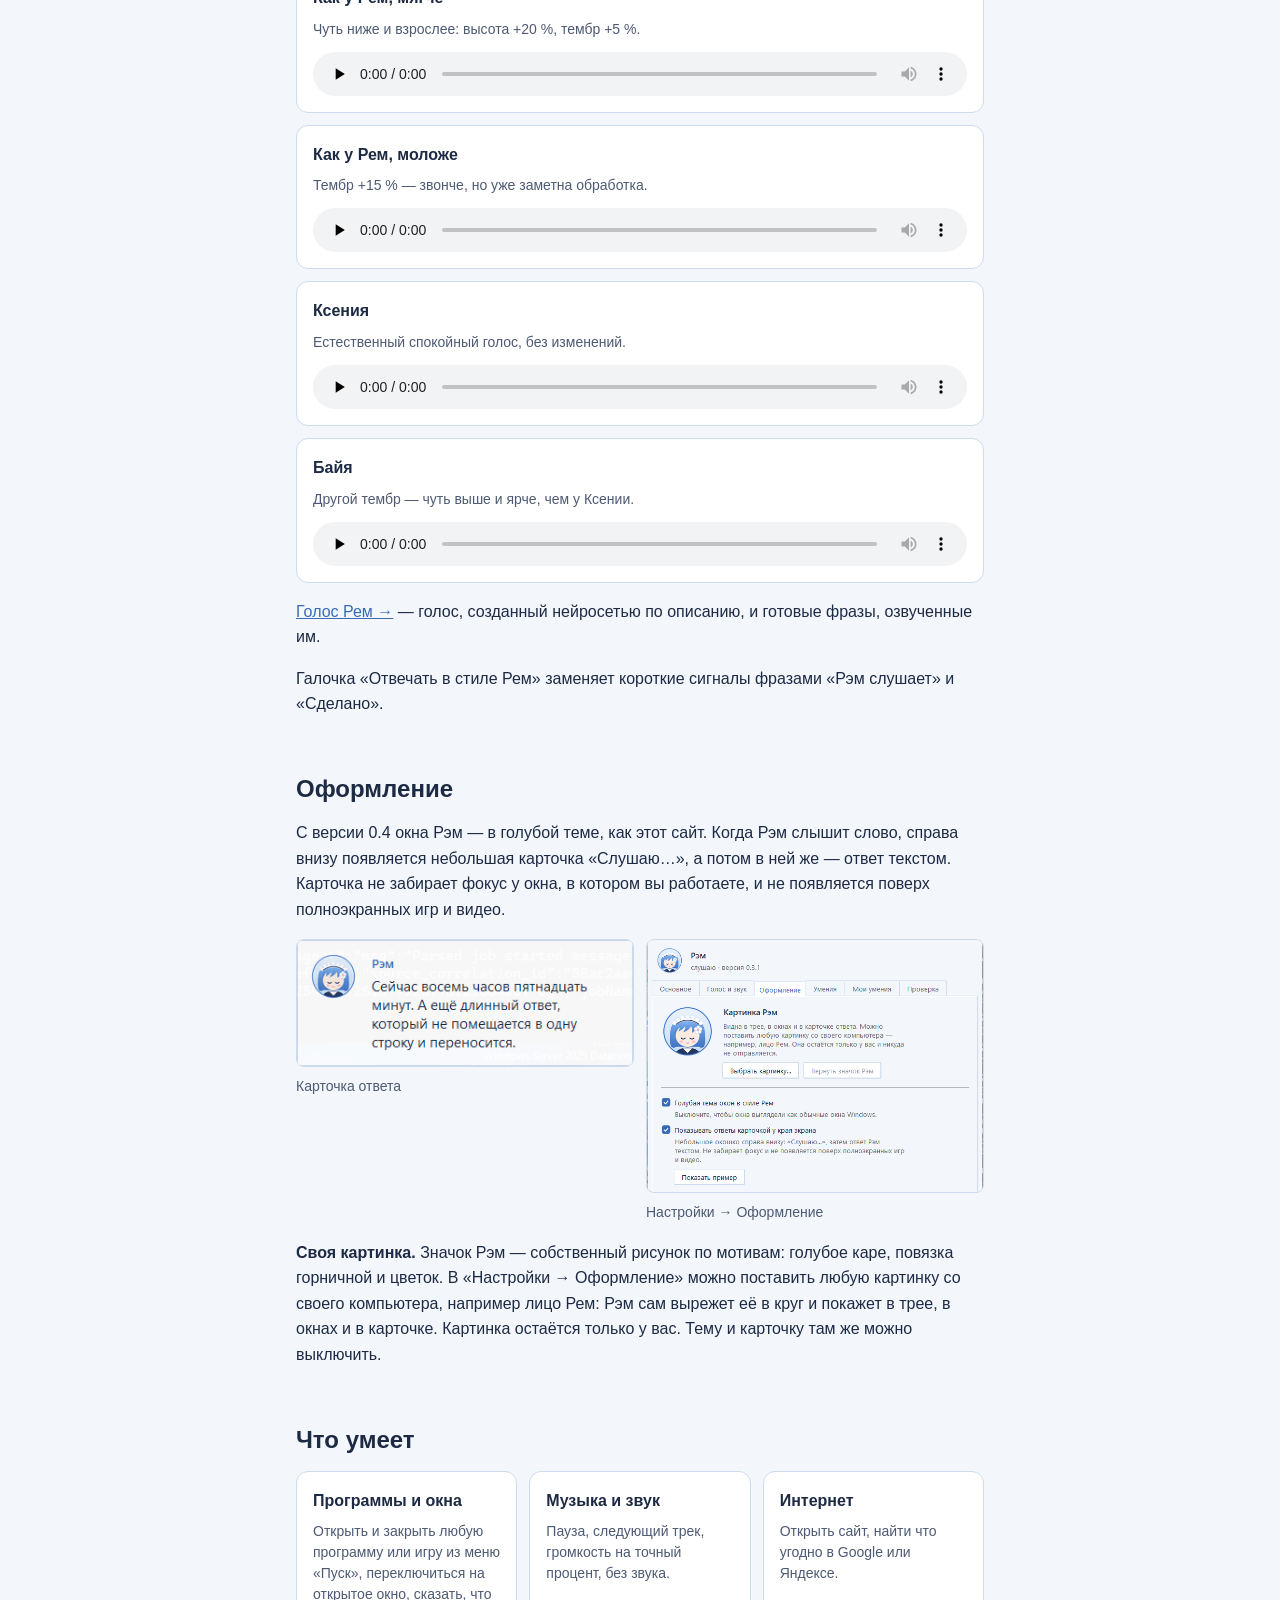
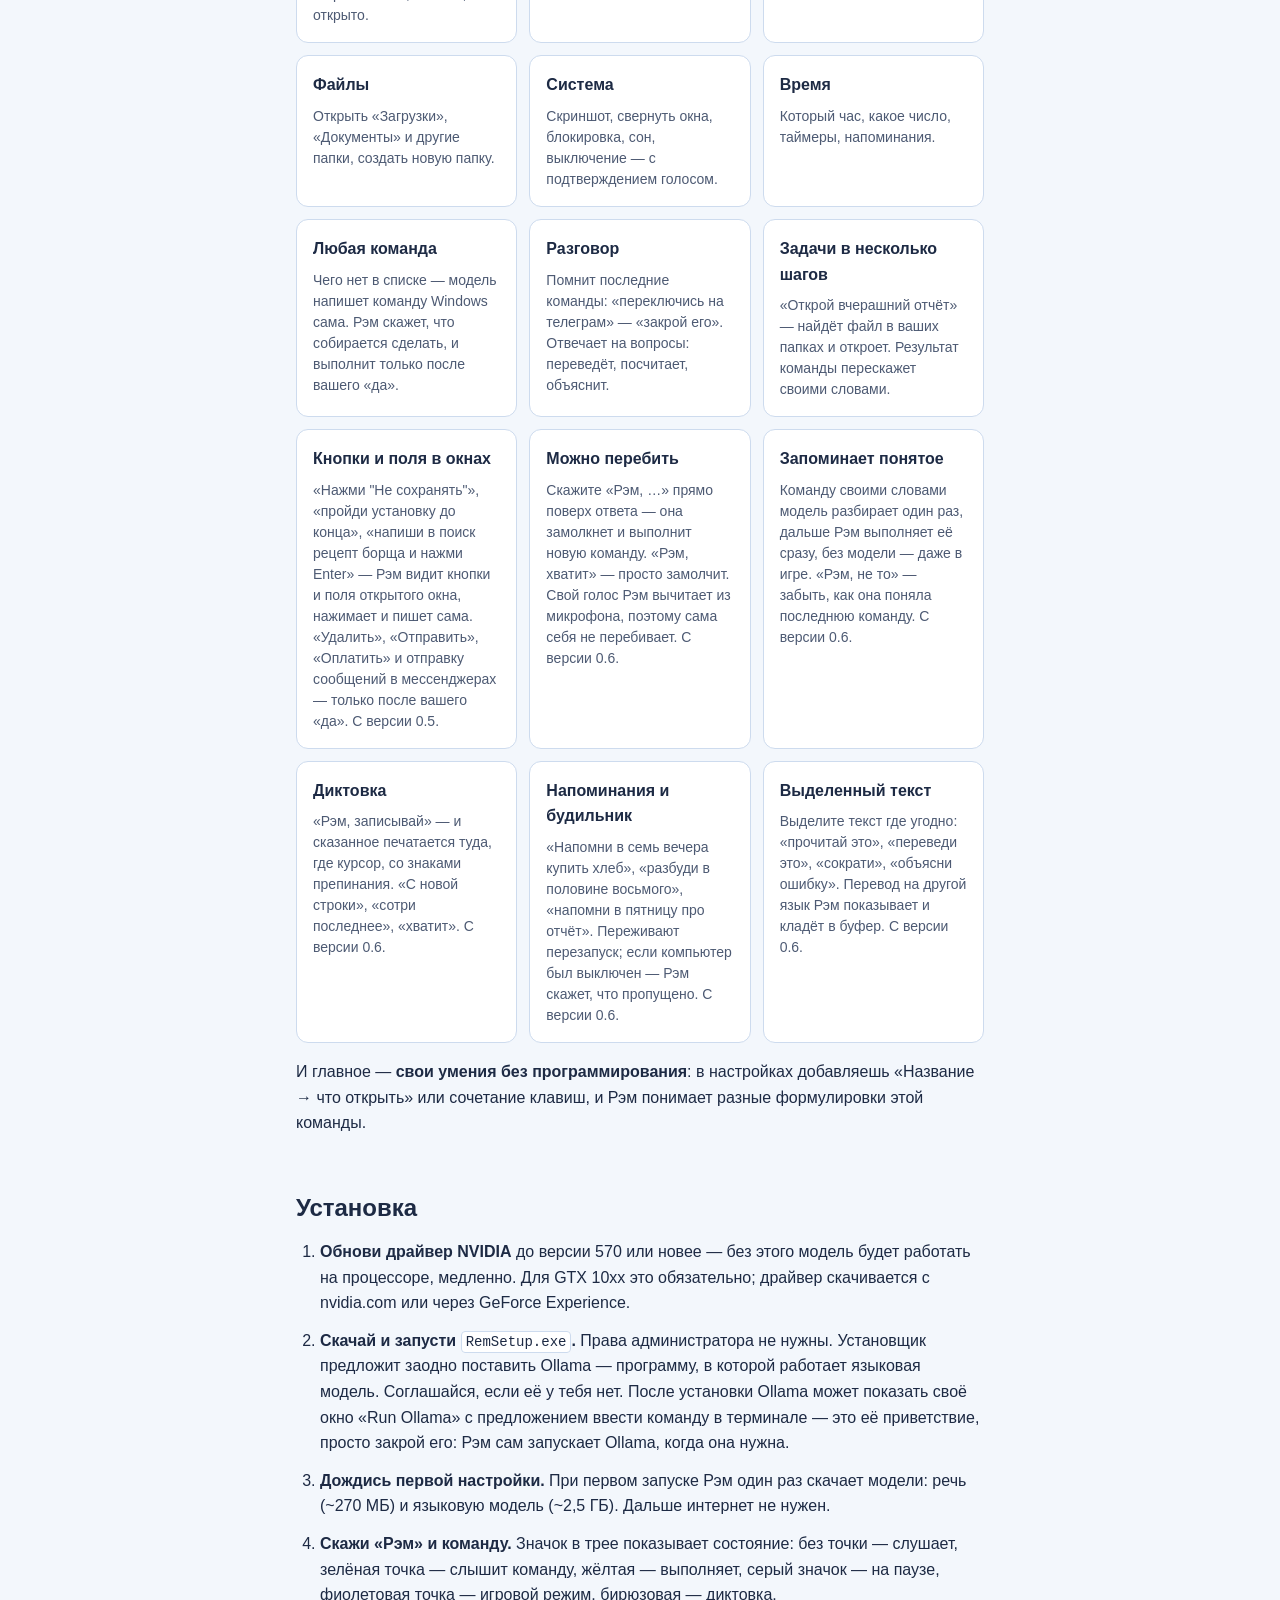
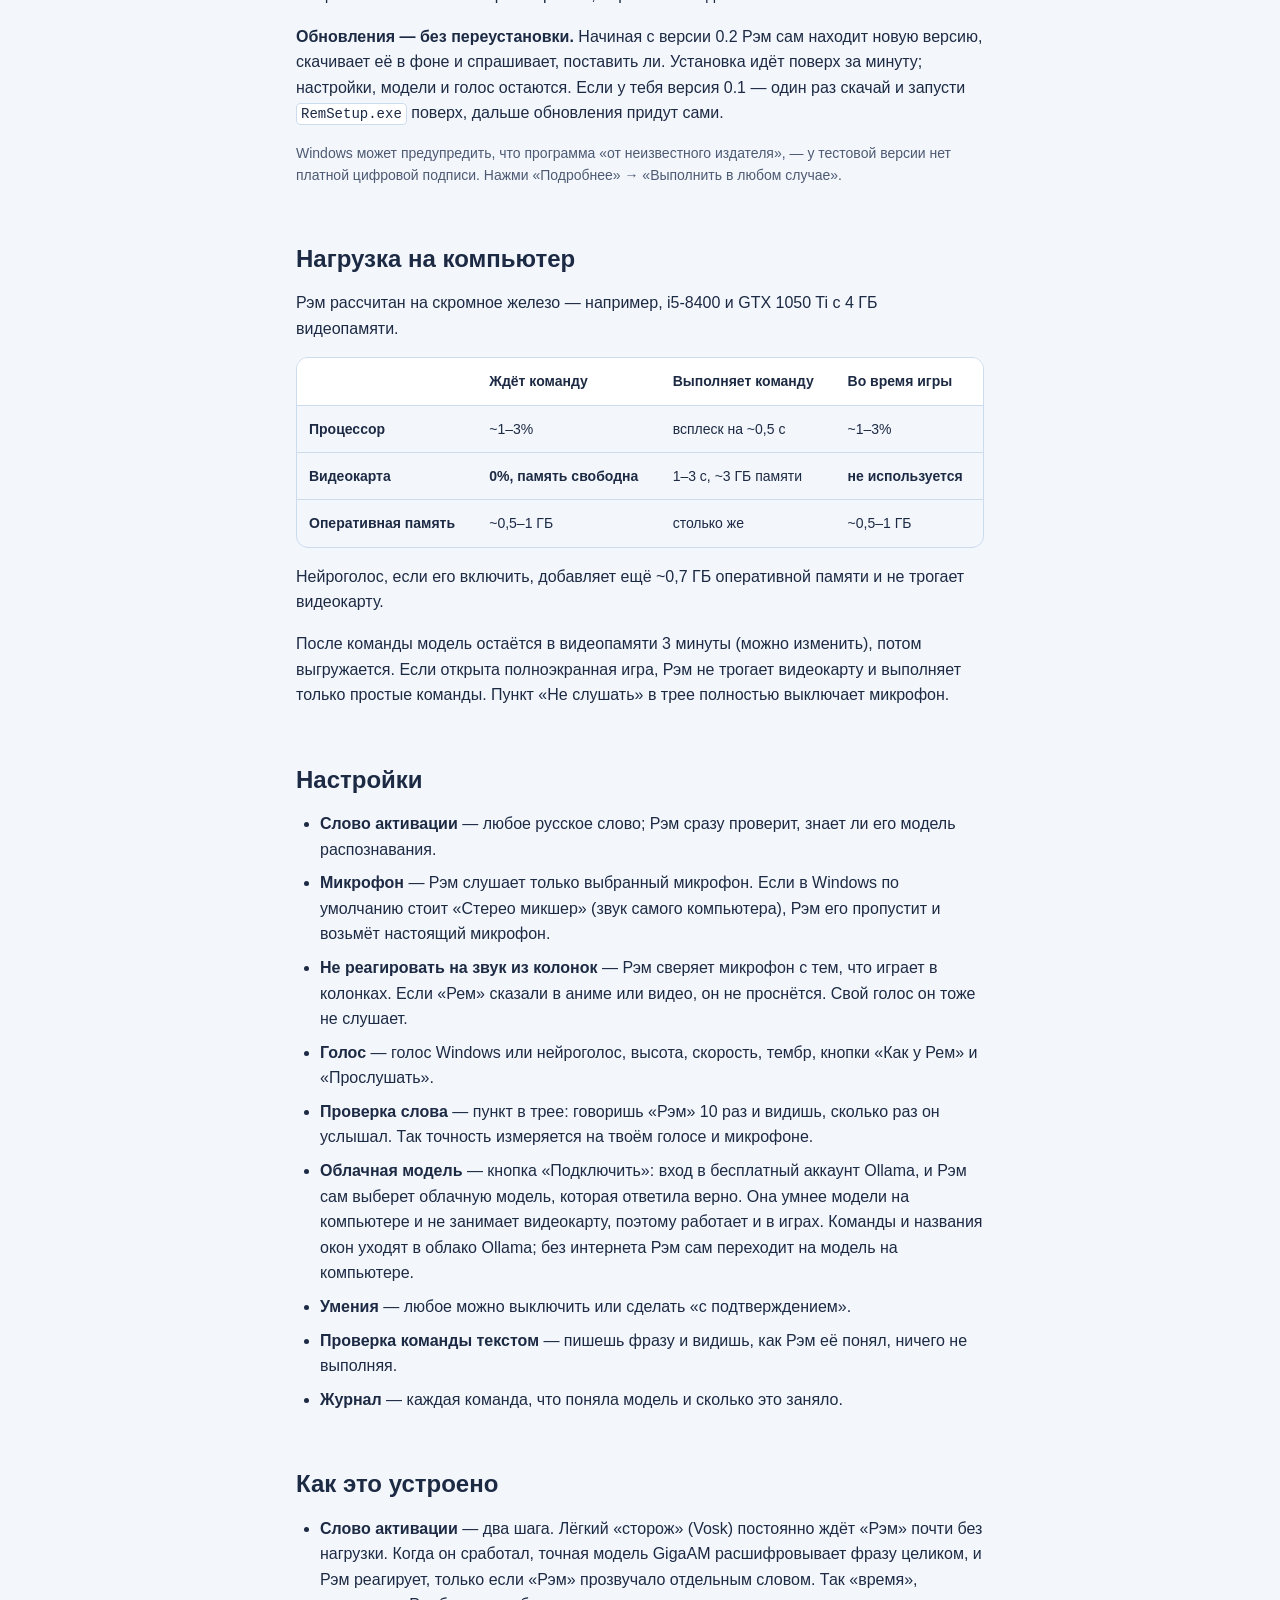
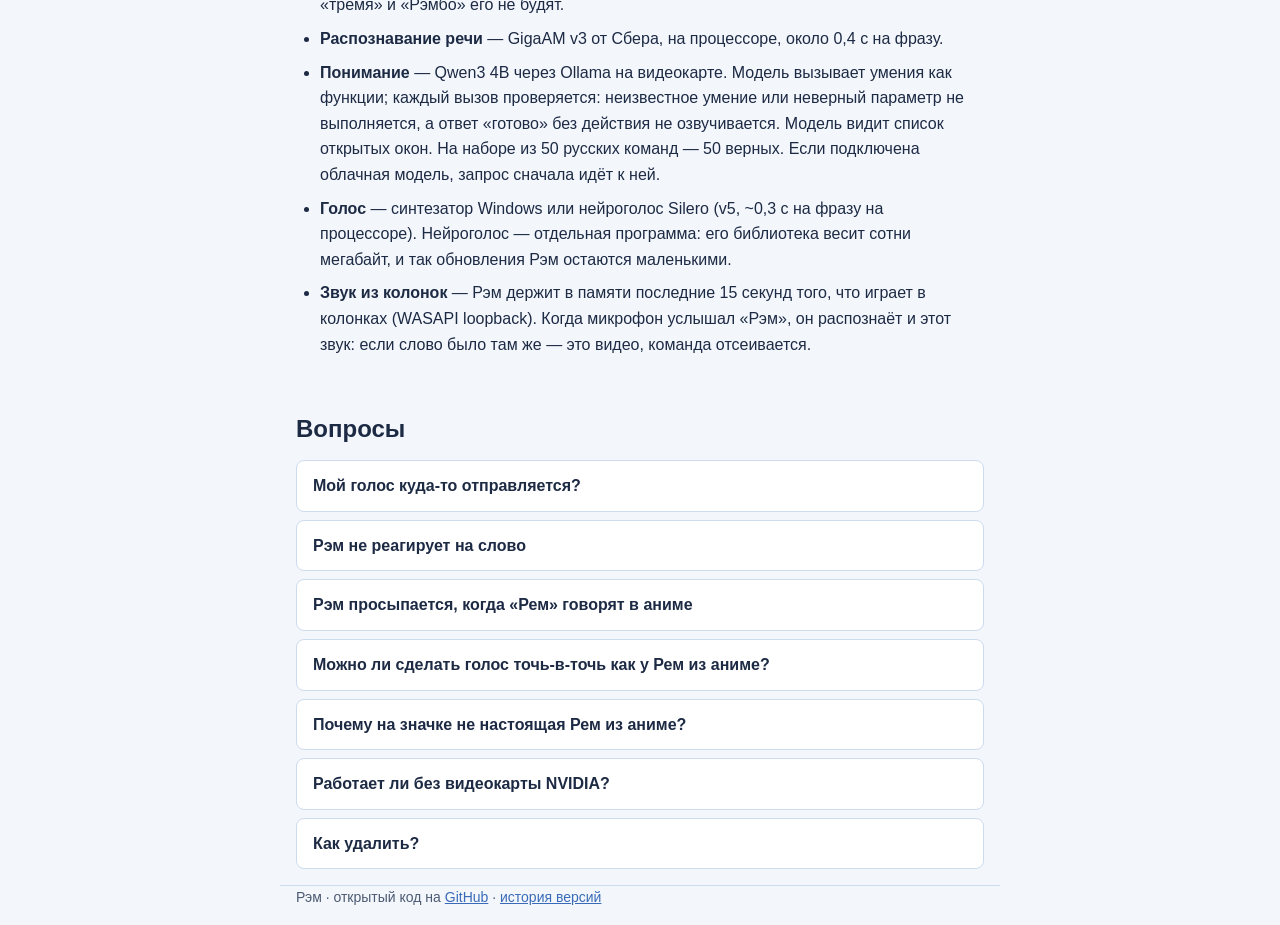
==== commit 738a42d5: "Диктовка — своя бирюзовая точка на значке (была как у «слышу команду»; проверка внешнего вида требуе" ====
--- a/docs/index.html
+++ b/docs/index.html
@@ -93,7 +93,7 @@
       <li><strong>Обнови драйвер NVIDIA</strong> до версии 570 или новее — без этого модель будет работать на процессоре, медленно. Для GTX 10xx это обязательно; драйвер скачивается с nvidia.com или через GeForce Experience.</li>
       <li><strong>Скачай и запусти <code>RemSetup.exe</code>.</strong> Права администратора не нужны. Установщик предложит заодно поставить Ollama — программу, в которой работает языковая модель. Соглашайся, если её у тебя нет. После установки Ollama может показать своё окно «Run Ollama» с предложением ввести команду в терминале — это её приветствие, просто закрой его: Рэм сам запускает Ollama, когда она нужна.</li>
       <li><strong>Дождись первой настройки.</strong> При первом запуске Рэм один раз скачает модели: речь (~270 МБ) и языковую модель (~2,5 ГБ). Дальше интернет не нужен.</li>
-      <li><strong>Скажи «Рэм» и команду.</strong> Значок в трее показывает состояние: без точки — слушает, зелёная точка — слышит команду, жёлтая — выполняет, серый значок — на паузе, фиолетовая точка — игровой режим.</li>
+      <li><strong>Скажи «Рэм» и команду.</strong> Значок в трее показывает состояние: без точки — слушает, зелёная точка — слышит команду, жёлтая — выполняет, серый значок — на паузе, фиолетовая точка — игровой режим, бирюзовая — диктовка.</li>
     </ol>
     <p><strong>Обновления — без переустановки.</strong> Начиная с версии 0.2 Рэм сам находит новую версию, скачивает её в фоне и спрашивает, поставить ли. Установка идёт поверх за минуту; настройки, модели и голос остаются. Если у тебя версия 0.1 — один раз скачай и запусти <code>RemSetup.exe</code> поверх, дальше обновления придут сами.</p>
     <p class="hint">Windows может предупредить, что программа «от неизвестного издателя», — у тестовой версии нет платной цифровой подписи. Нажми «Подробнее» → «Выполнить в любом случае».</p>
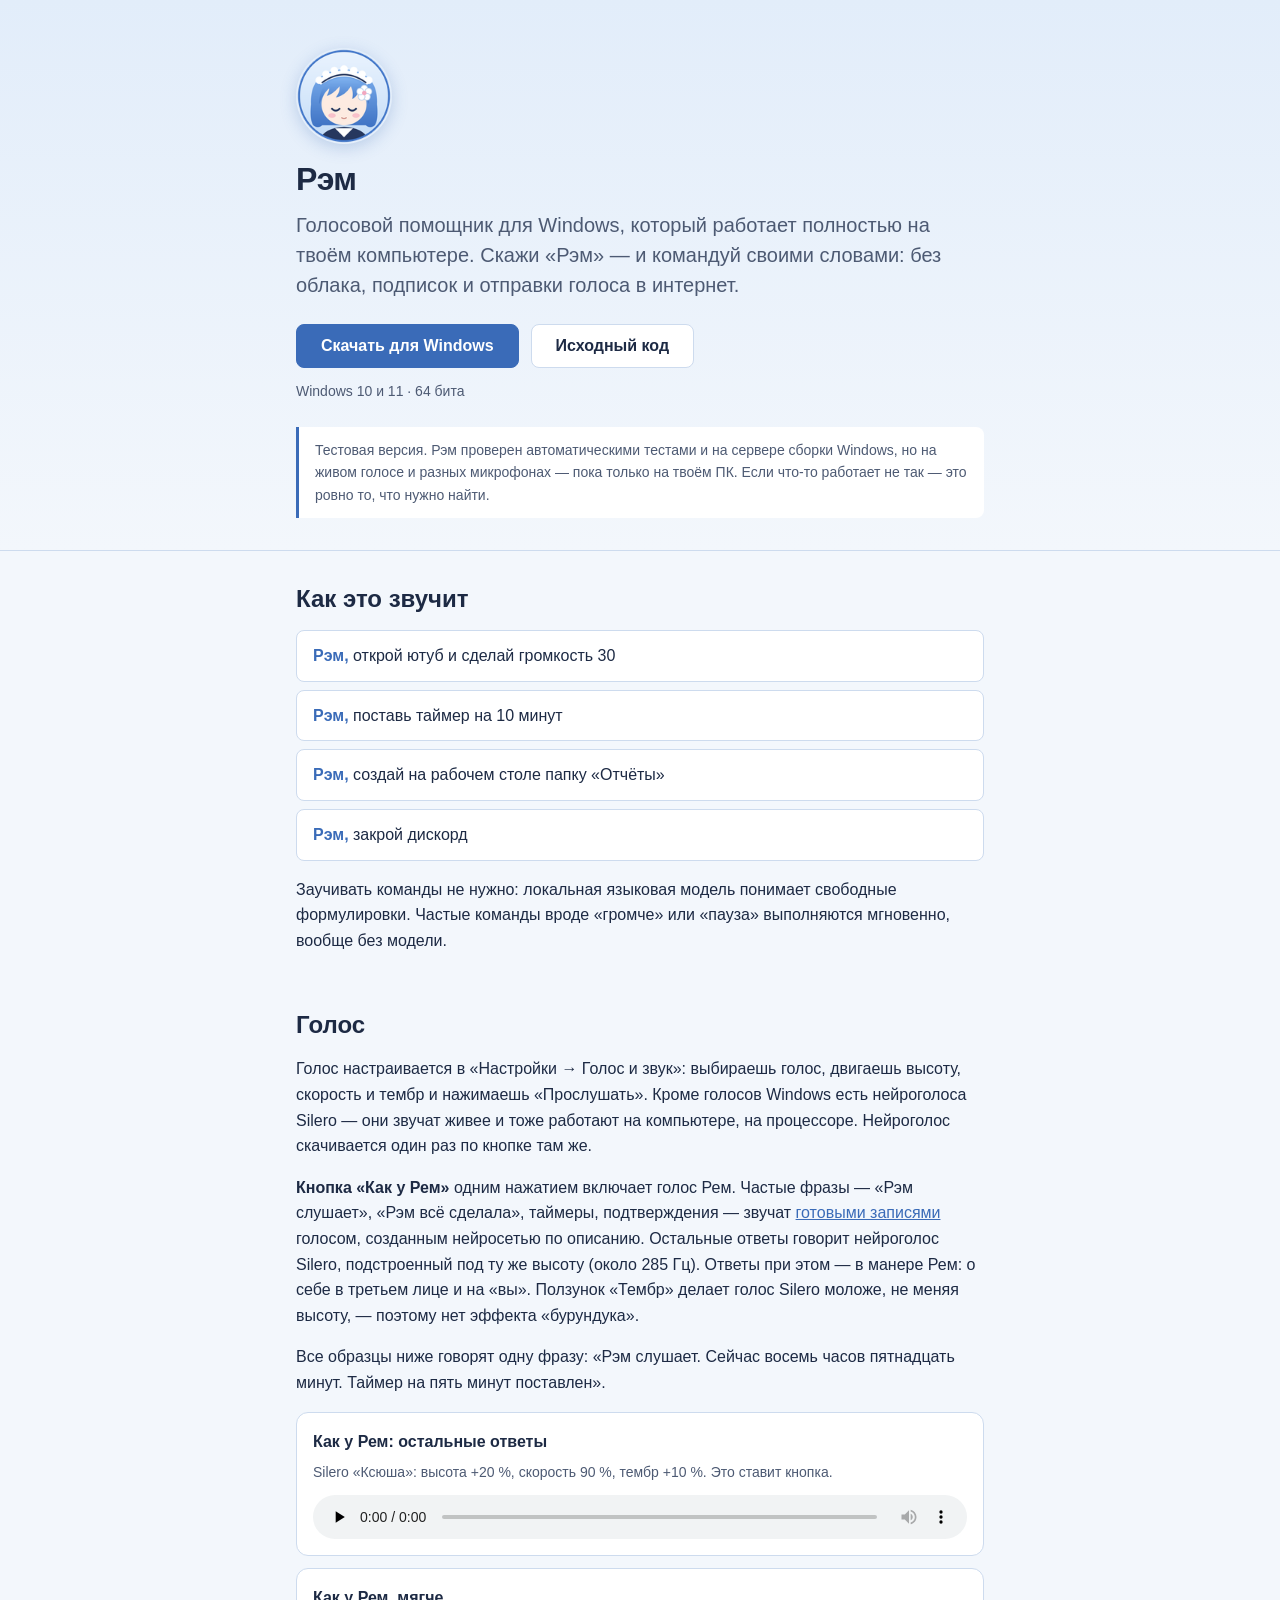
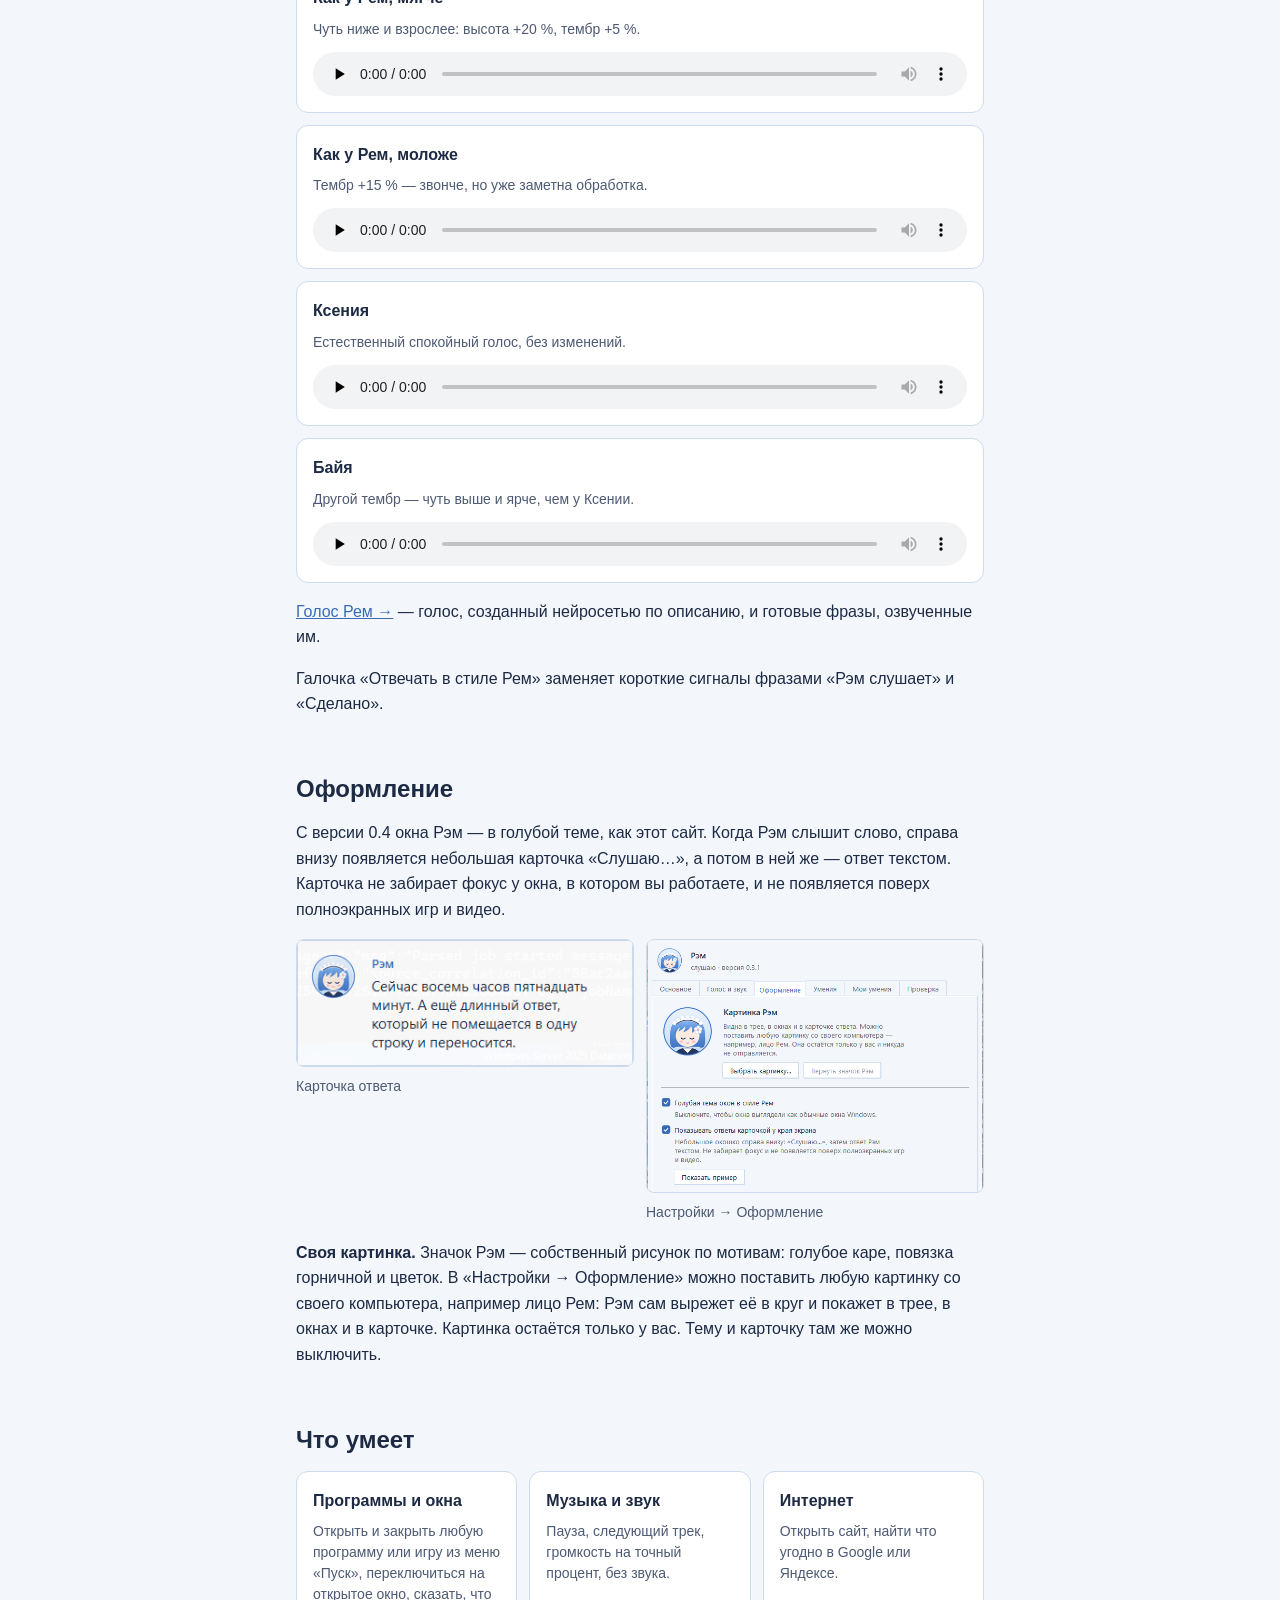
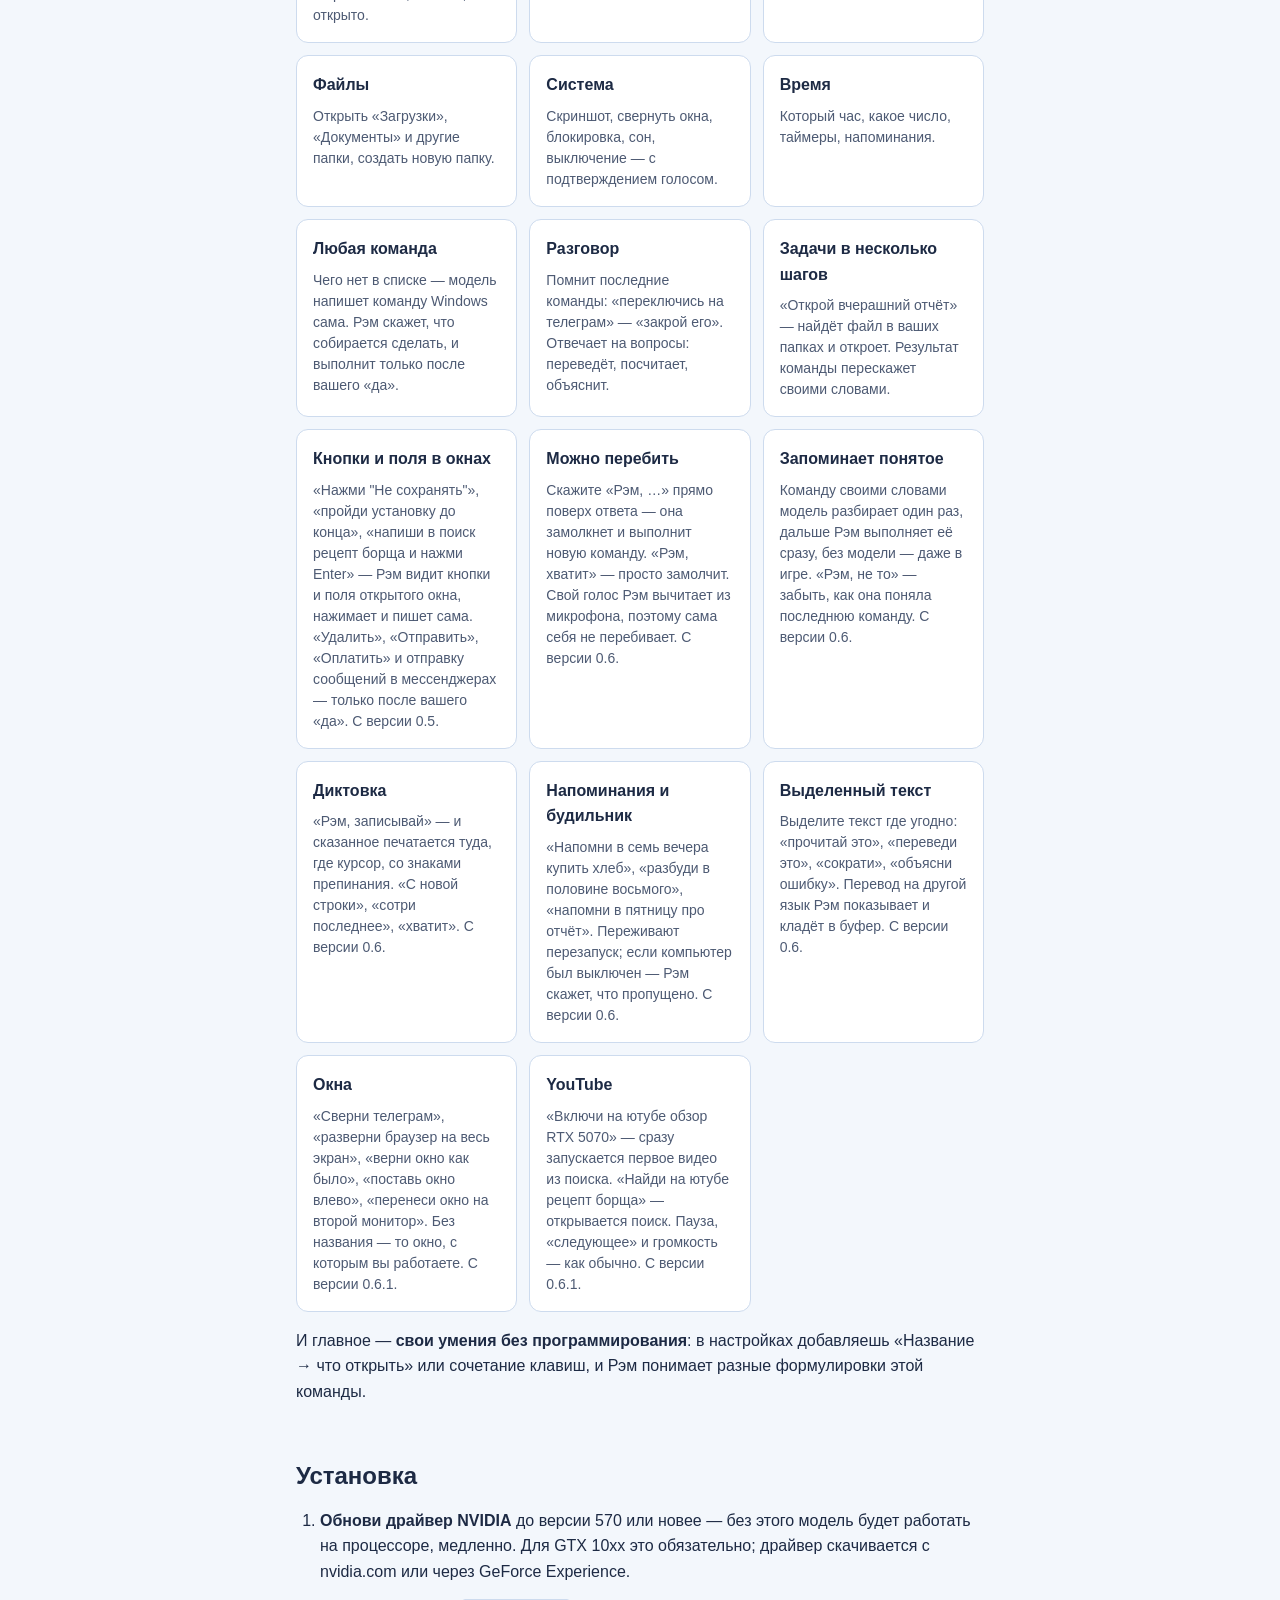
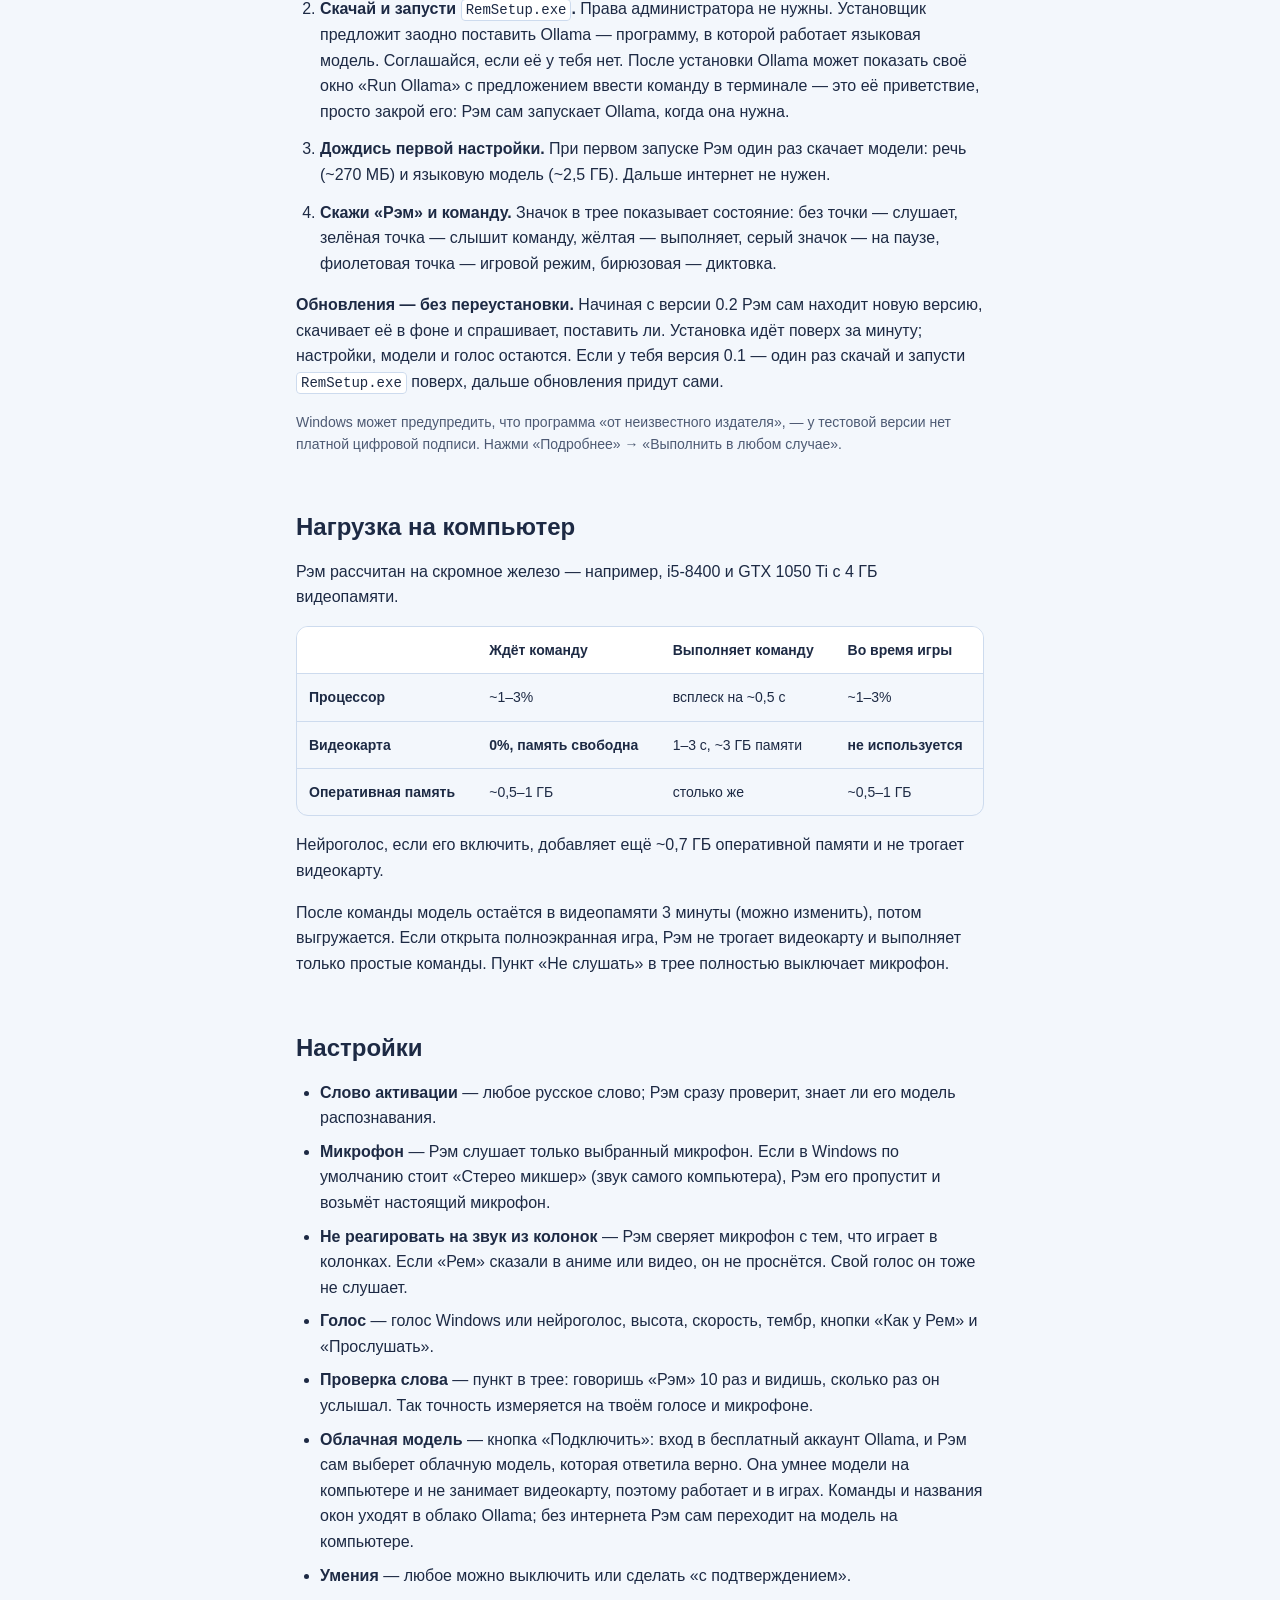
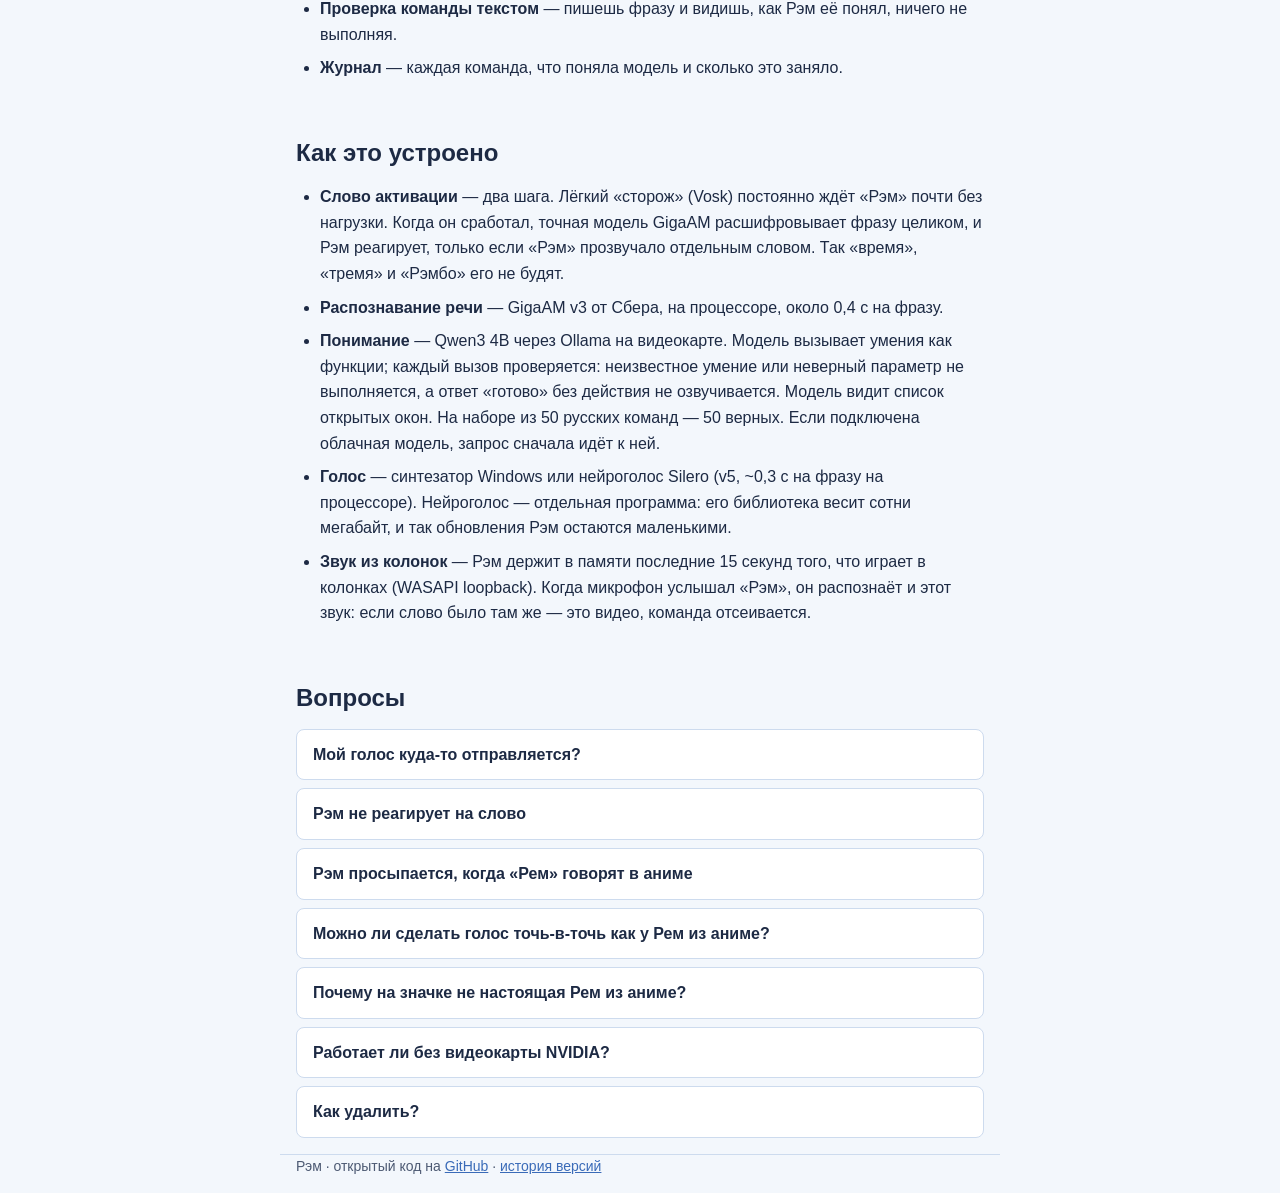
==== commit 6ca42ae1: "Окна голосом (свернуть, на весь экран, вернуть, половина экрана, другой монитор), YouTube (включить " ====
--- a/docs/index.html
+++ b/docs/index.html
@@ -83,6 +83,8 @@
       <div class="card"><h3>Диктовка</h3><p>«Рэм, записывай» — и сказанное печатается туда, где курсор, со знаками препинания. «С новой строки», «сотри последнее», «хватит». С версии 0.6.</p></div>
       <div class="card"><h3>Напоминания и будильник</h3><p>«Напомни в семь вечера купить хлеб», «разбуди в половине восьмого», «напомни в пятницу про отчёт». Переживают перезапуск; если компьютер был выключен — Рэм скажет, что пропущено. С версии 0.6.</p></div>
       <div class="card"><h3>Выделенный текст</h3><p>Выделите текст где угодно: «прочитай это», «переведи это», «сократи», «объясни ошибку». Перевод на другой язык Рэм показывает и кладёт в буфер. С версии 0.6.</p></div>
+      <div class="card"><h3>Окна</h3><p>«Сверни телеграм», «разверни браузер на весь экран», «верни окно как было», «поставь окно влево», «перенеси окно на второй монитор». Без названия — то окно, с которым вы работаете. С версии 0.6.1.</p></div>
+      <div class="card"><h3>YouTube</h3><p>«Включи на ютубе обзор RTX 5070» — сразу запускается первое видео из поиска. «Найди на ютубе рецепт борща» — открывается поиск. Пауза, «следующее» и громкость — как обычно. С версии 0.6.1.</p></div>
     </div>
     <p>И главное — <strong>свои умения без программирования</strong>: в настройках добавляешь «Название → что открыть» или сочетание клавиш, и Рэм понимает разные формулировки этой команды.</p>
   </section>
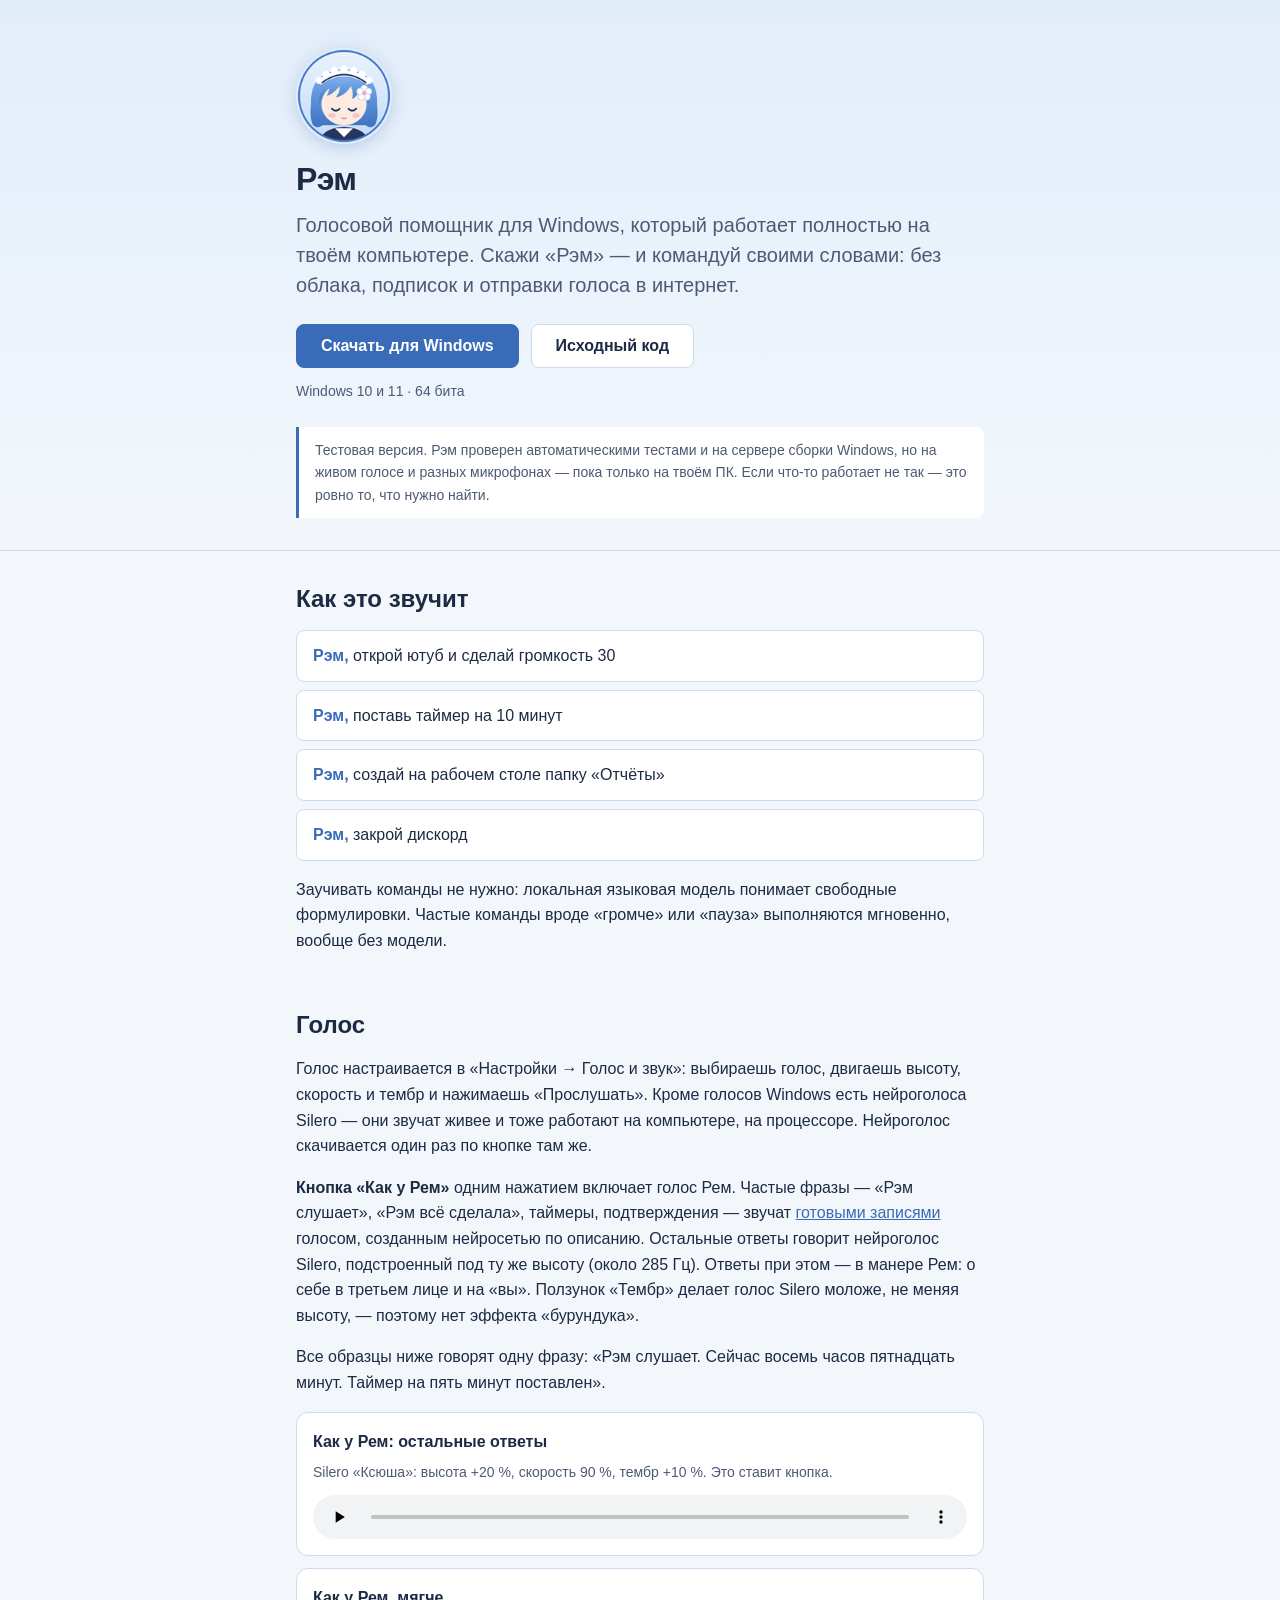
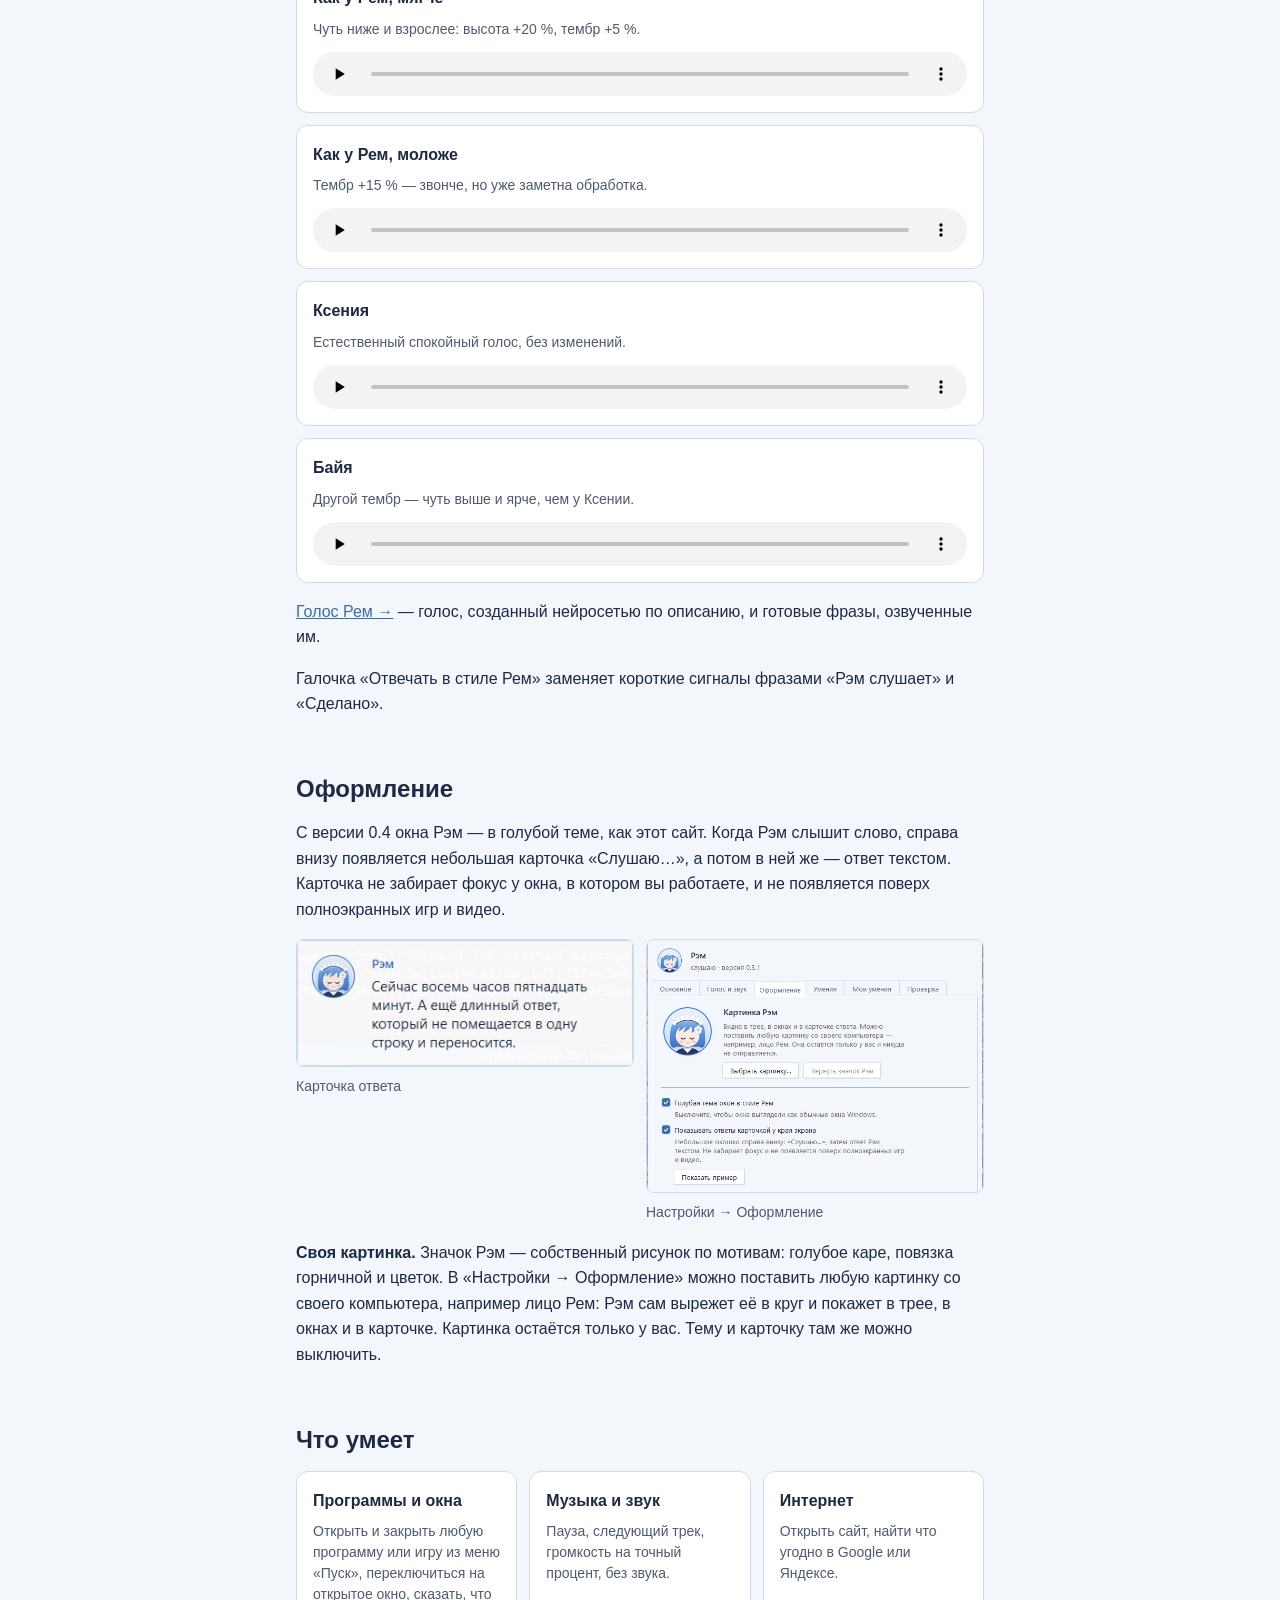
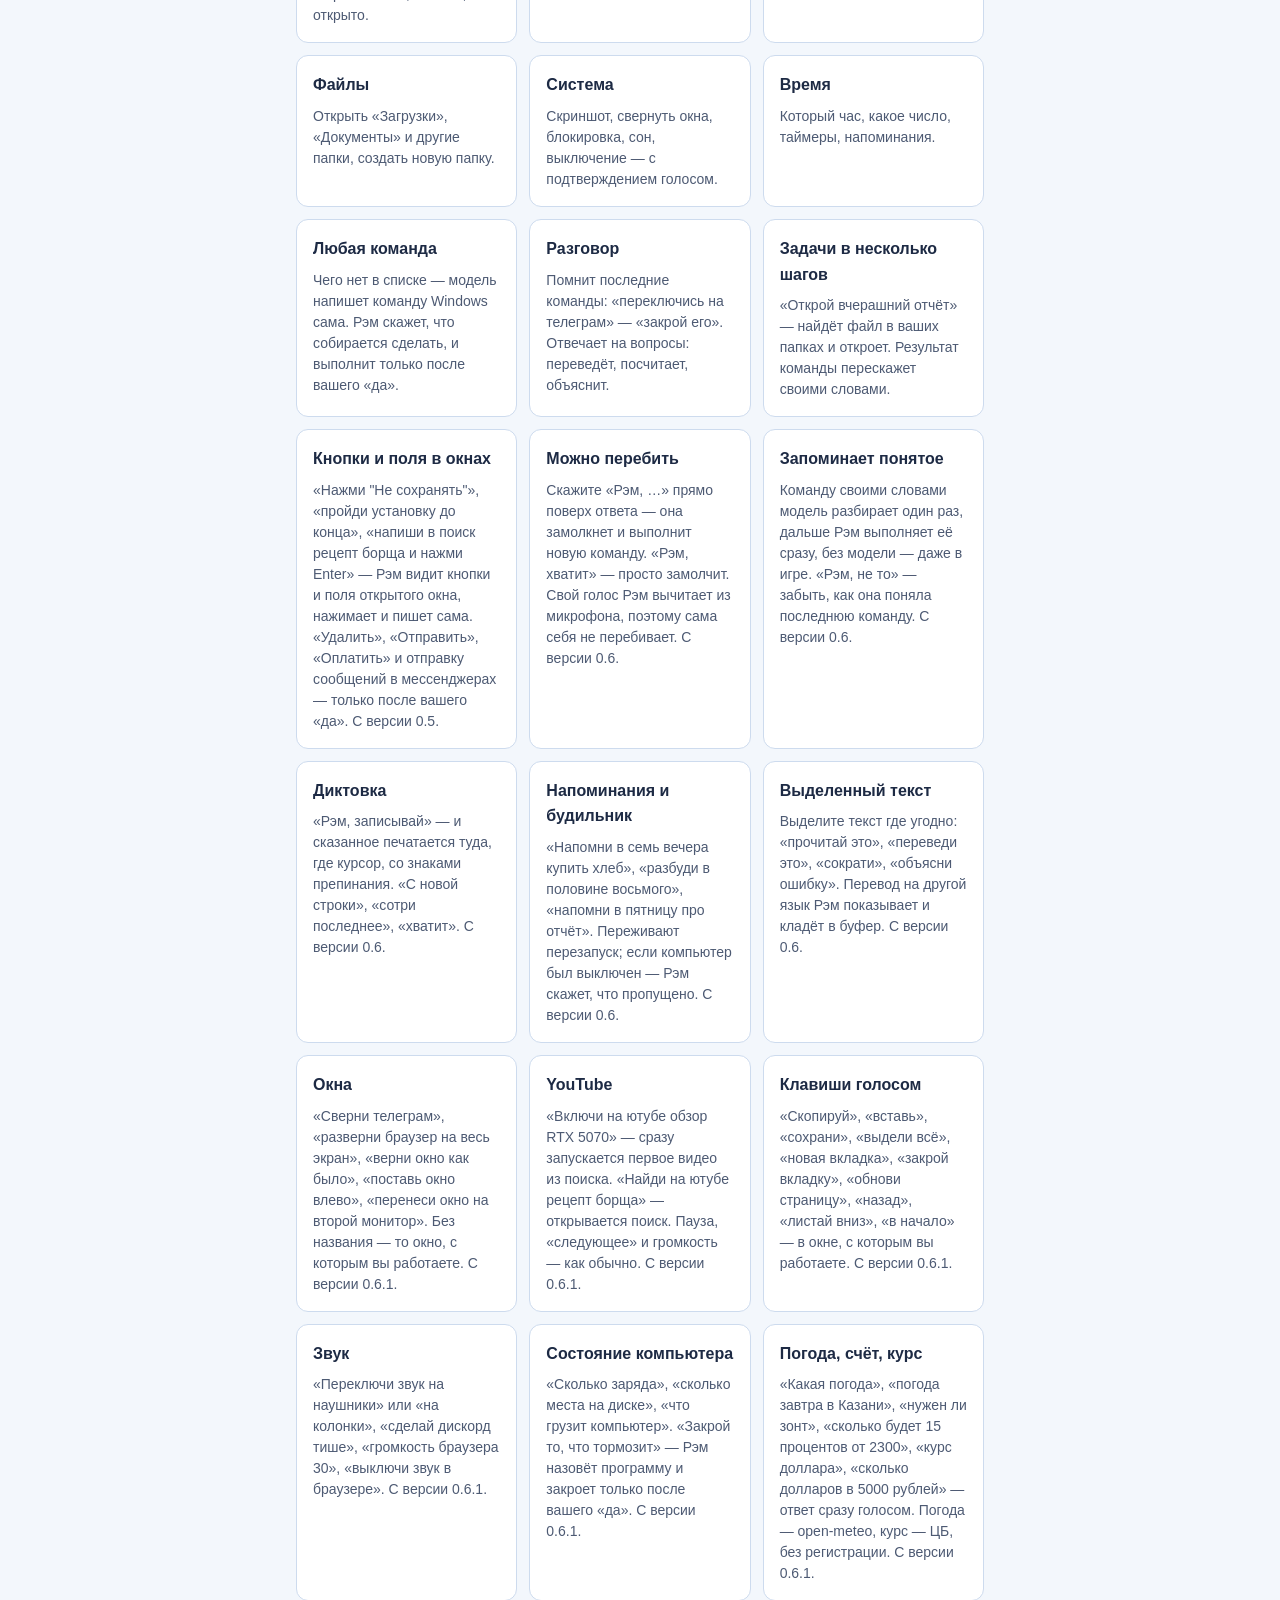
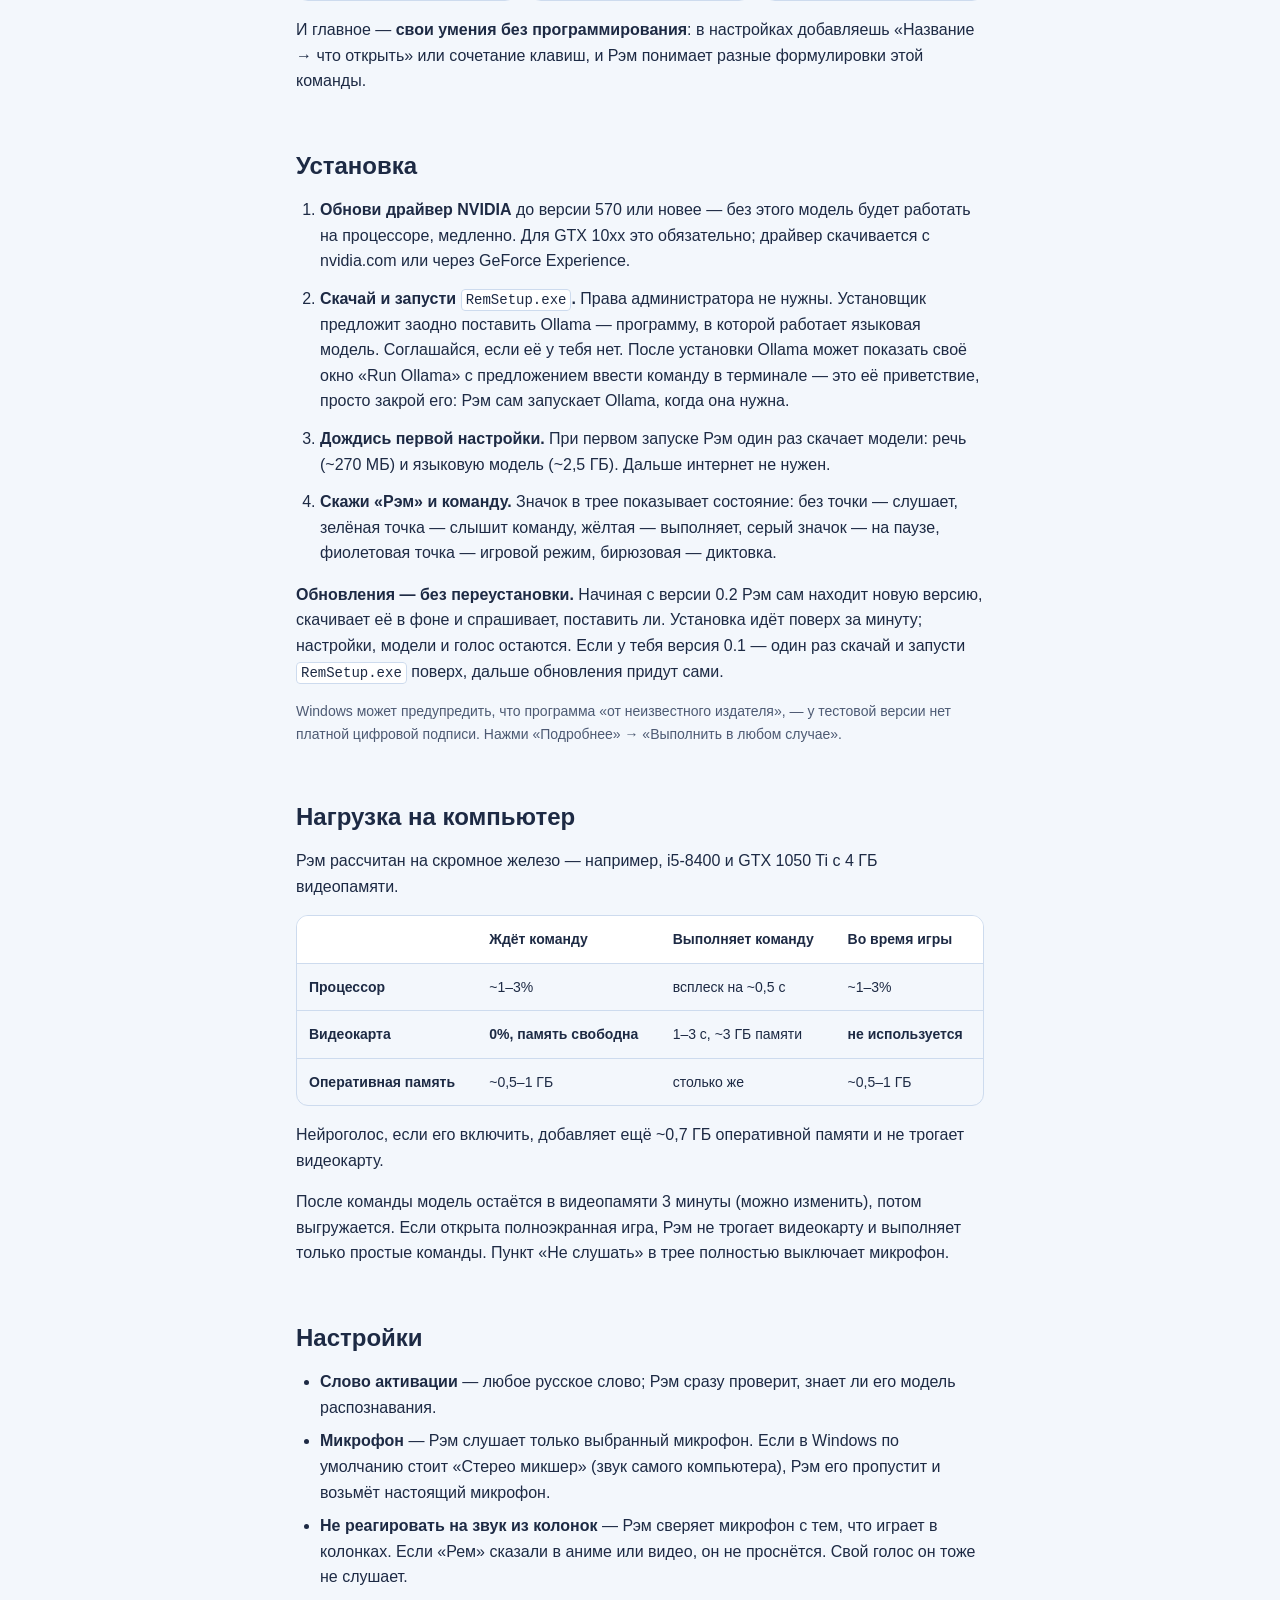
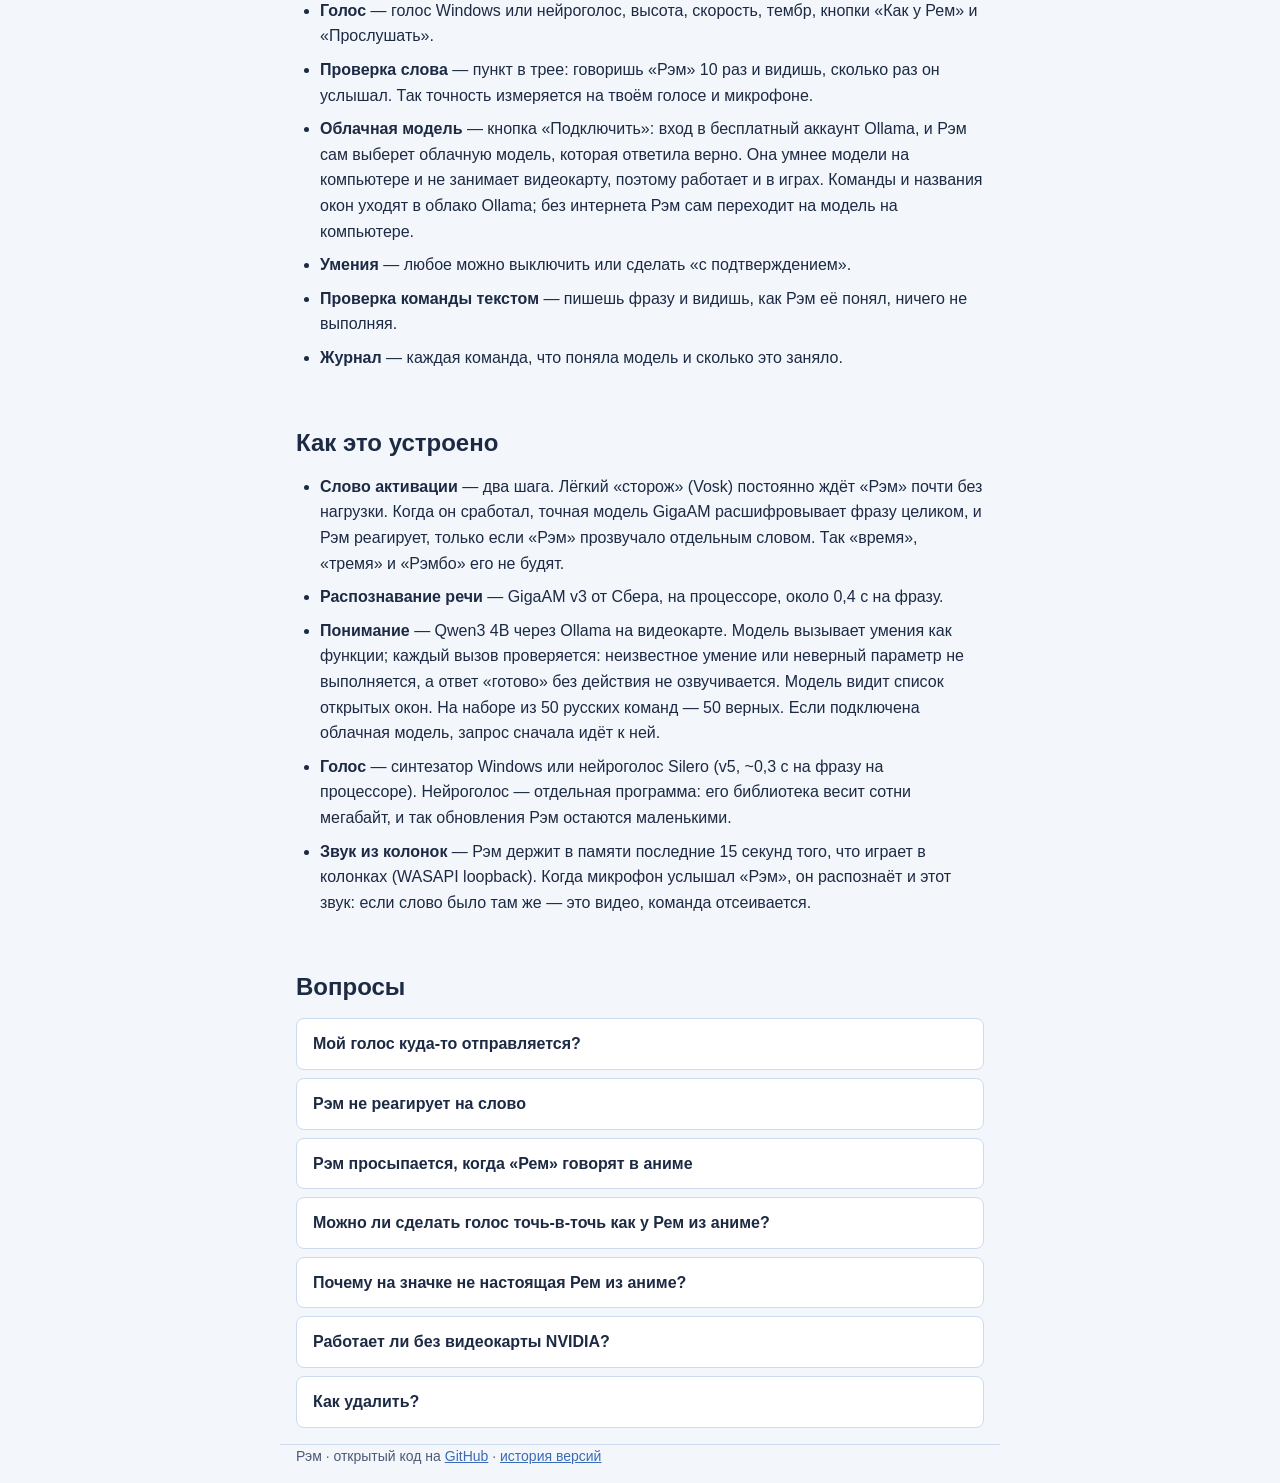
==== commit 7fbb810a: "Клавиши и прокрутка голосом, звук (наушники/колонки, громкость программы), состояние компьютера (зар" ====
--- a/docs/index.html
+++ b/docs/index.html
@@ -85,6 +85,10 @@
       <div class="card"><h3>Выделенный текст</h3><p>Выделите текст где угодно: «прочитай это», «переведи это», «сократи», «объясни ошибку». Перевод на другой язык Рэм показывает и кладёт в буфер. С версии 0.6.</p></div>
       <div class="card"><h3>Окна</h3><p>«Сверни телеграм», «разверни браузер на весь экран», «верни окно как было», «поставь окно влево», «перенеси окно на второй монитор». Без названия — то окно, с которым вы работаете. С версии 0.6.1.</p></div>
       <div class="card"><h3>YouTube</h3><p>«Включи на ютубе обзор RTX 5070» — сразу запускается первое видео из поиска. «Найди на ютубе рецепт борща» — открывается поиск. Пауза, «следующее» и громкость — как обычно. С версии 0.6.1.</p></div>
+      <div class="card"><h3>Клавиши голосом</h3><p>«Скопируй», «вставь», «сохрани», «выдели всё», «новая вкладка», «закрой вкладку», «обнови страницу», «назад», «листай вниз», «в начало» — в окне, с которым вы работаете. С версии 0.6.1.</p></div>
+      <div class="card"><h3>Звук</h3><p>«Переключи звук на наушники» или «на колонки», «сделай дискорд тише», «громкость браузера 30», «выключи звук в браузере». С версии 0.6.1.</p></div>
+      <div class="card"><h3>Состояние компьютера</h3><p>«Сколько заряда», «сколько места на диске», «что грузит компьютер». «Закрой то, что тормозит» — Рэм назовёт программу и закроет только после вашего «да». С версии 0.6.1.</p></div>
+      <div class="card"><h3>Погода, счёт, курс</h3><p>«Какая погода», «погода завтра в Казани», «нужен ли зонт», «сколько будет 15 процентов от 2300», «курс доллара», «сколько долларов в 5000 рублей» — ответ сразу голосом. Погода — open-meteo, курс — ЦБ, без регистрации. С версии 0.6.1.</p></div>
     </div>
     <p>И главное — <strong>свои умения без программирования</strong>: в настройках добавляешь «Название → что открыть» или сочетание клавиш, и Рэм понимает разные формулировки этой команды.</p>
   </section>
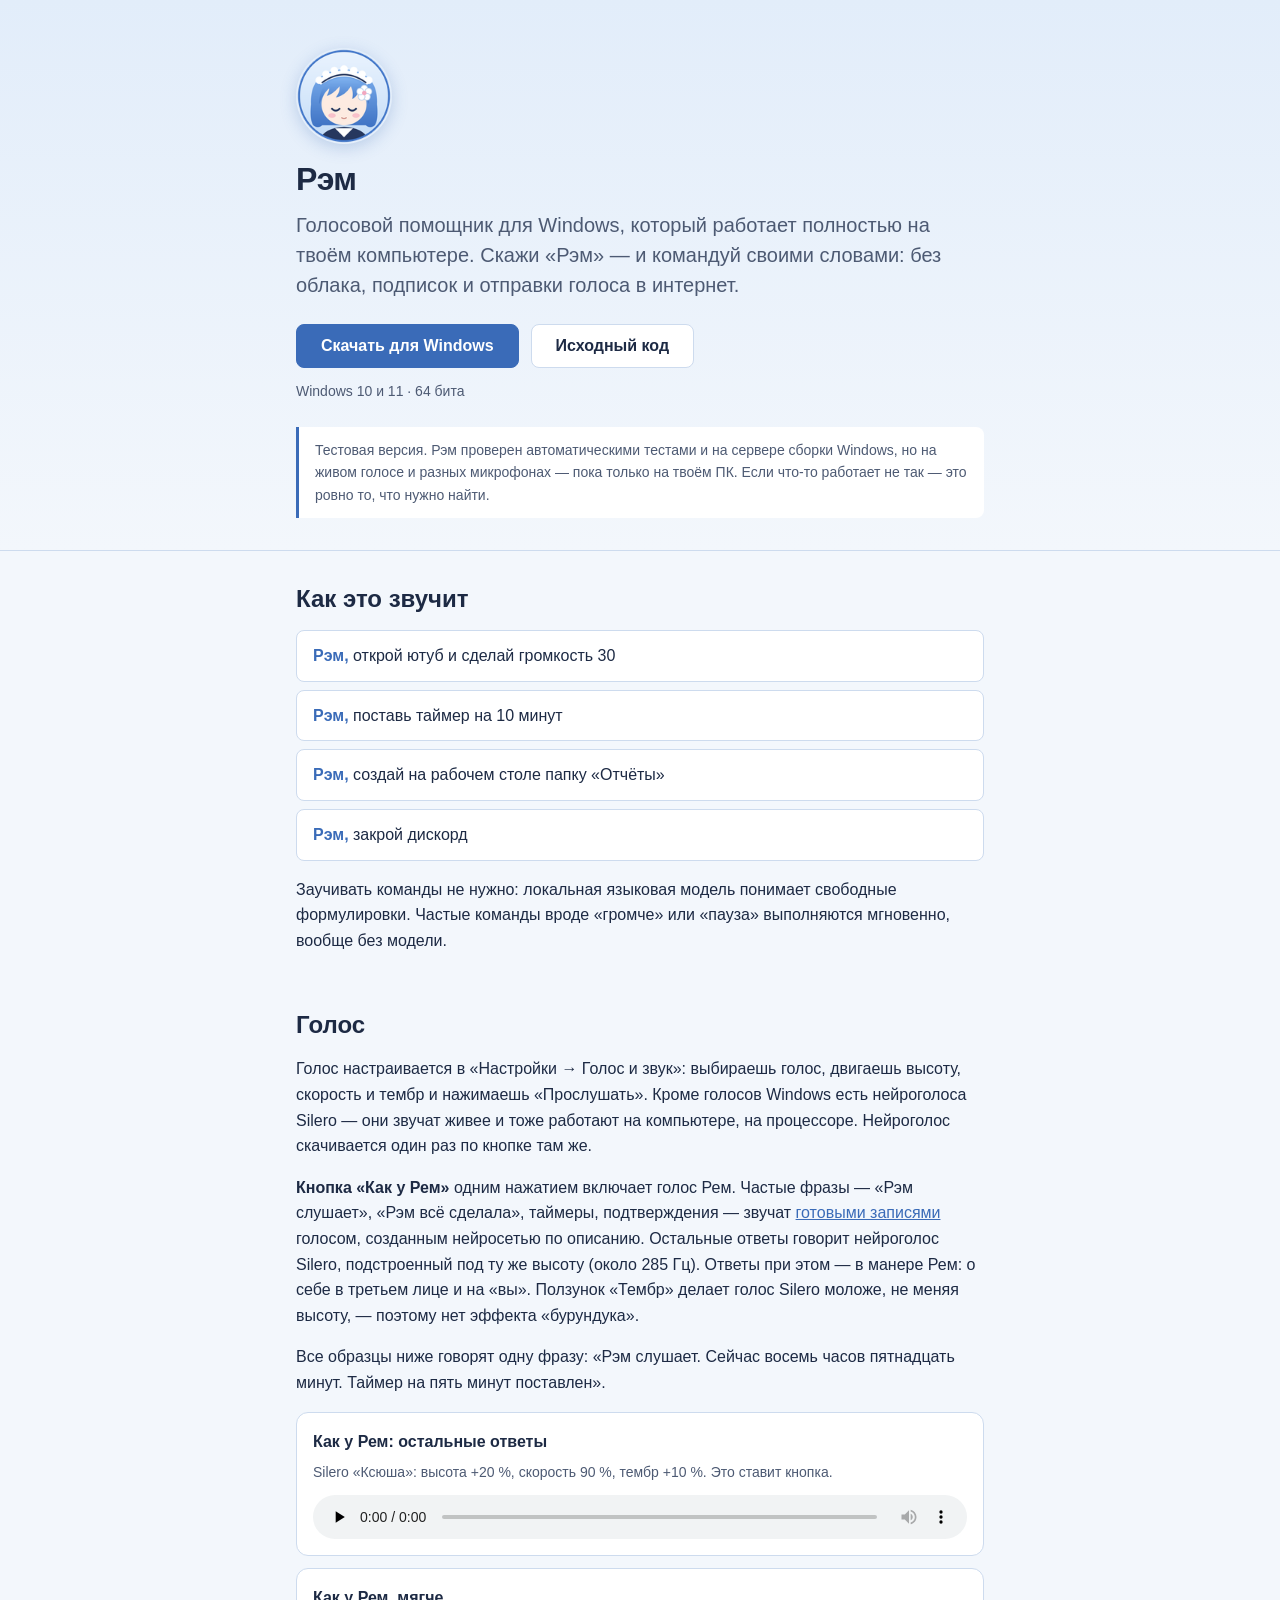
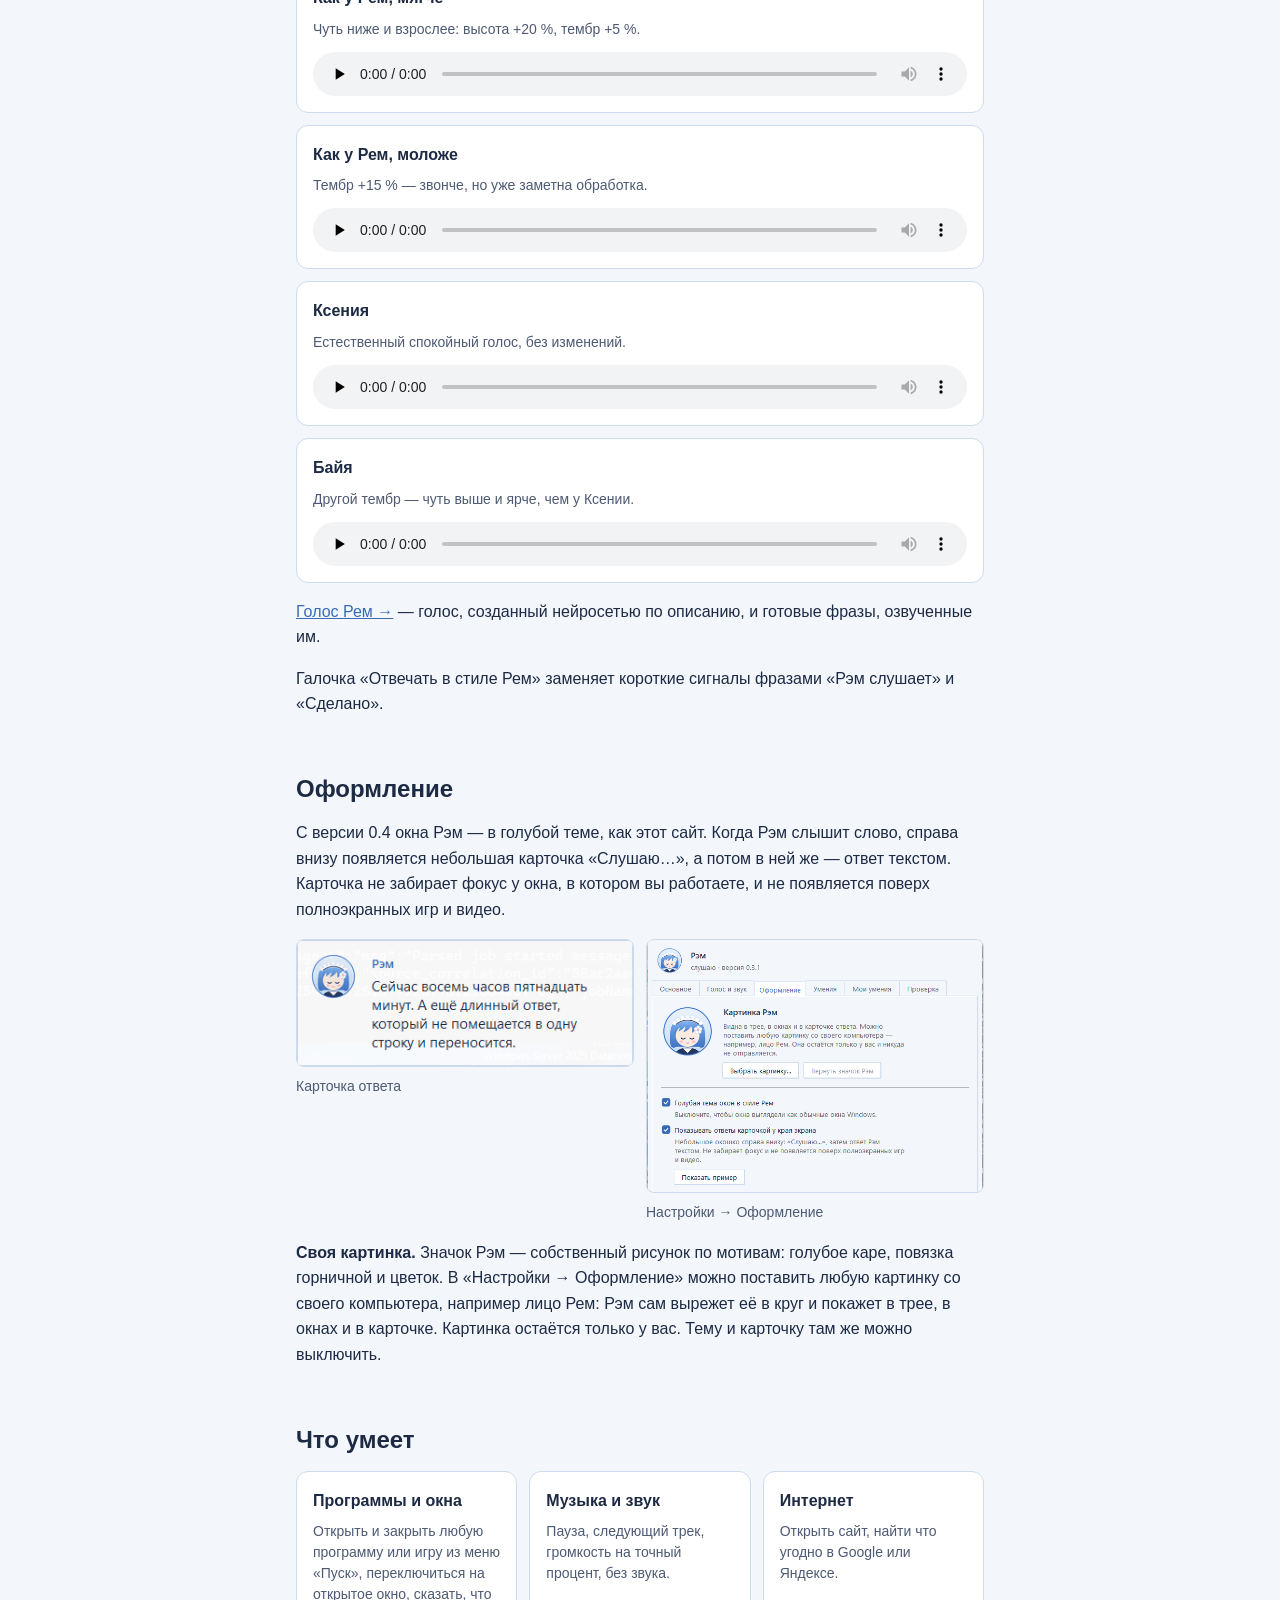
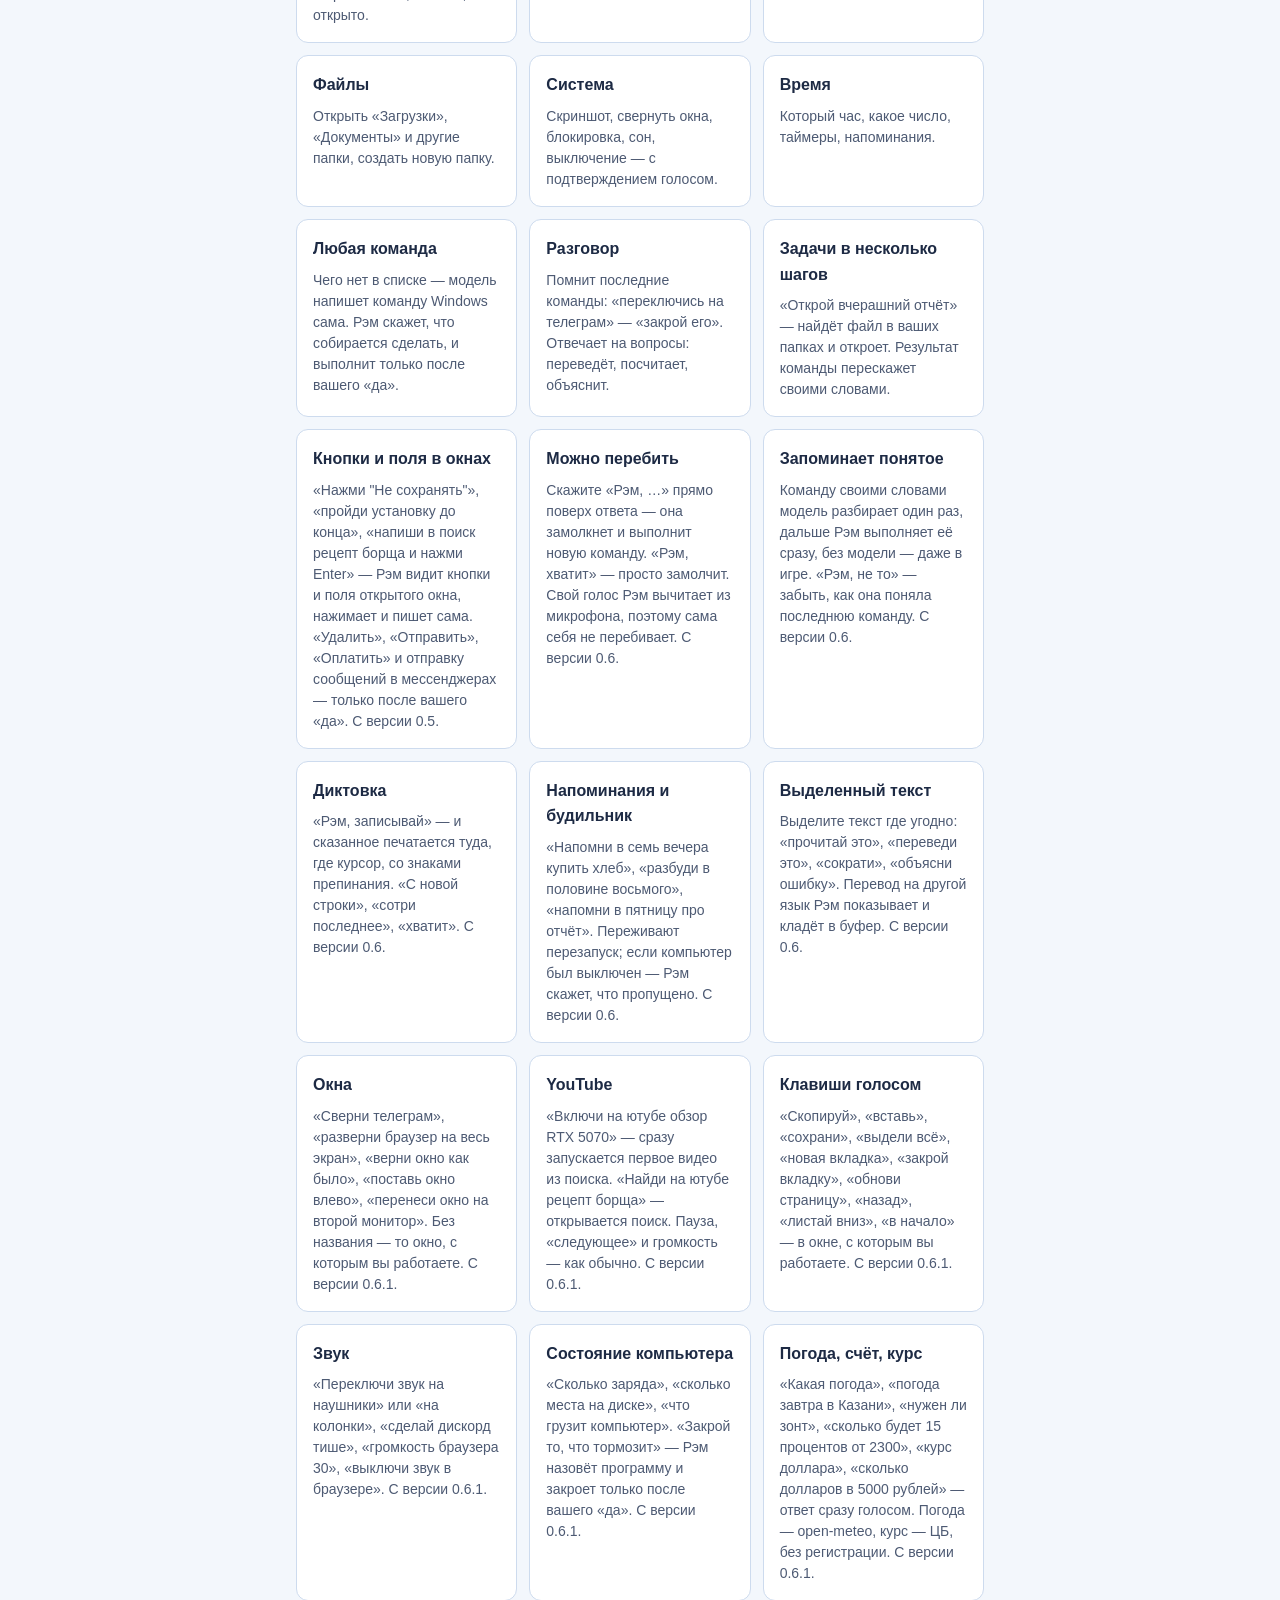
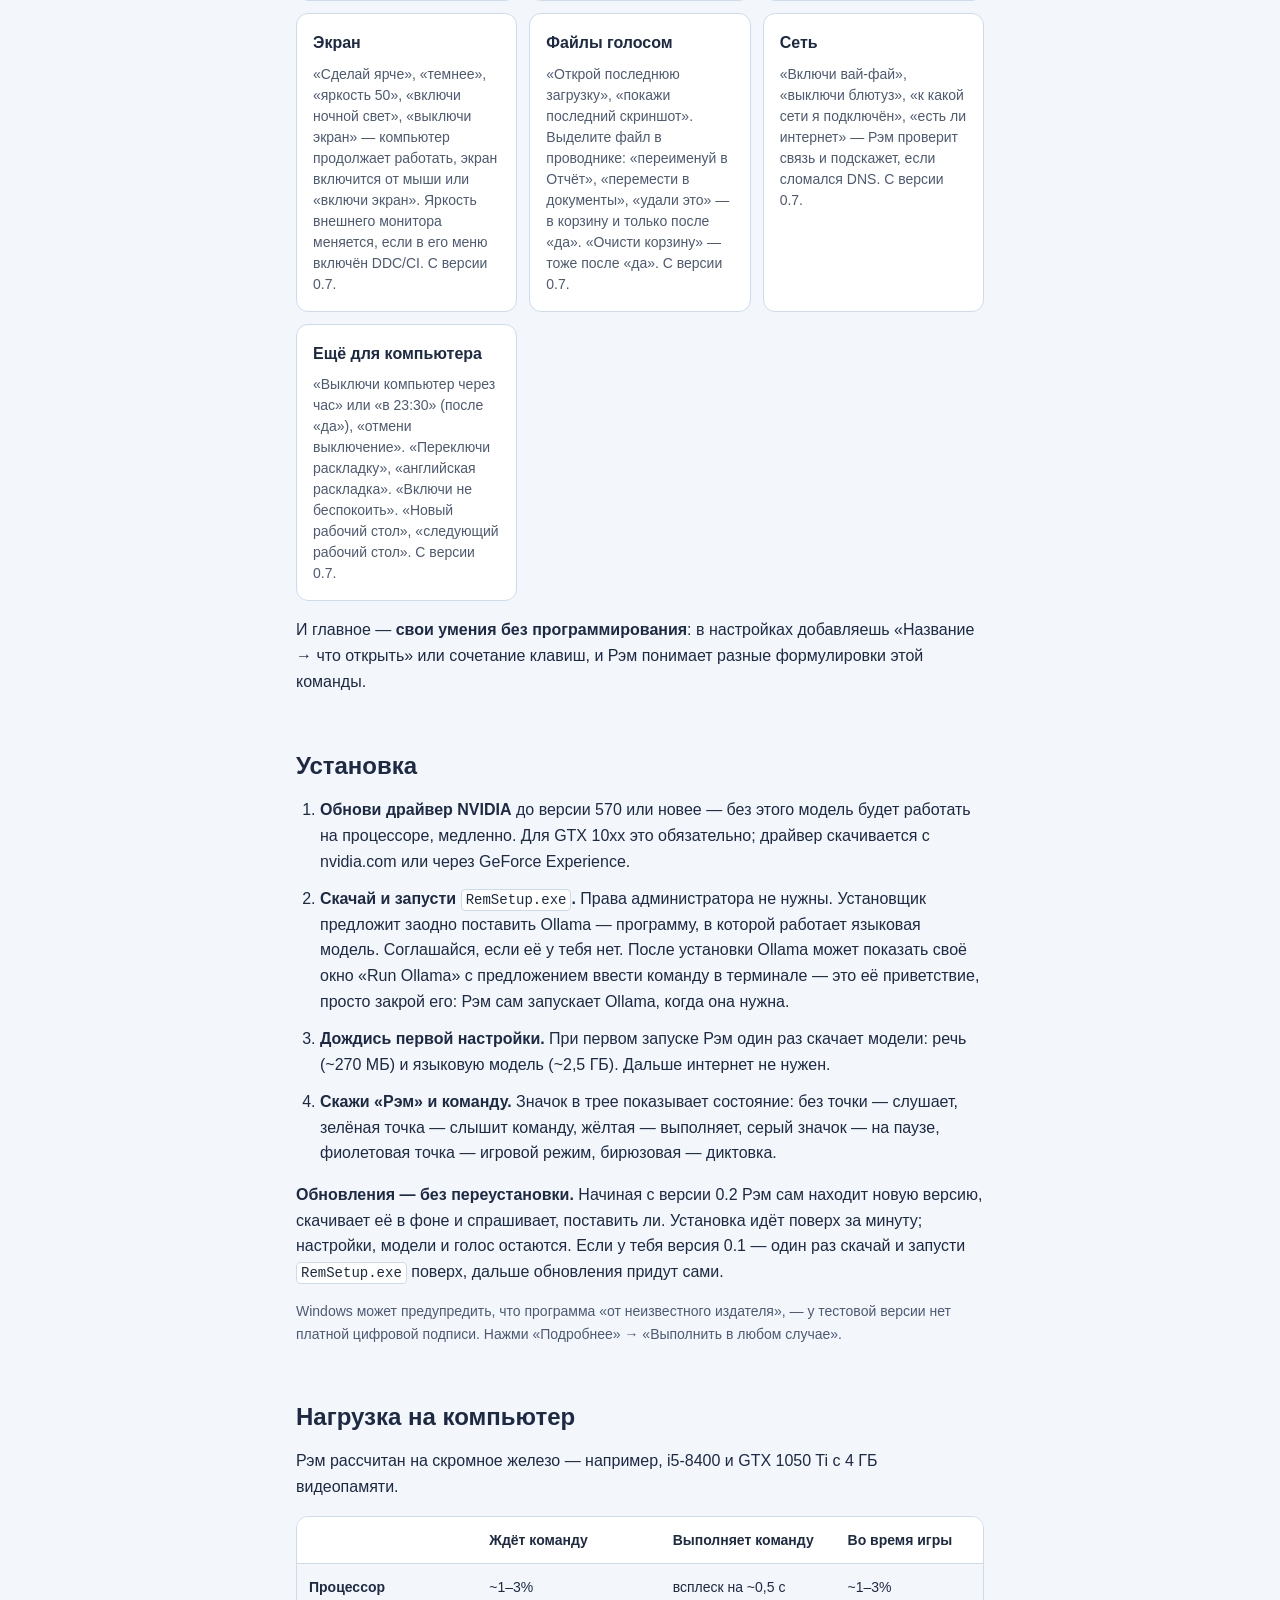
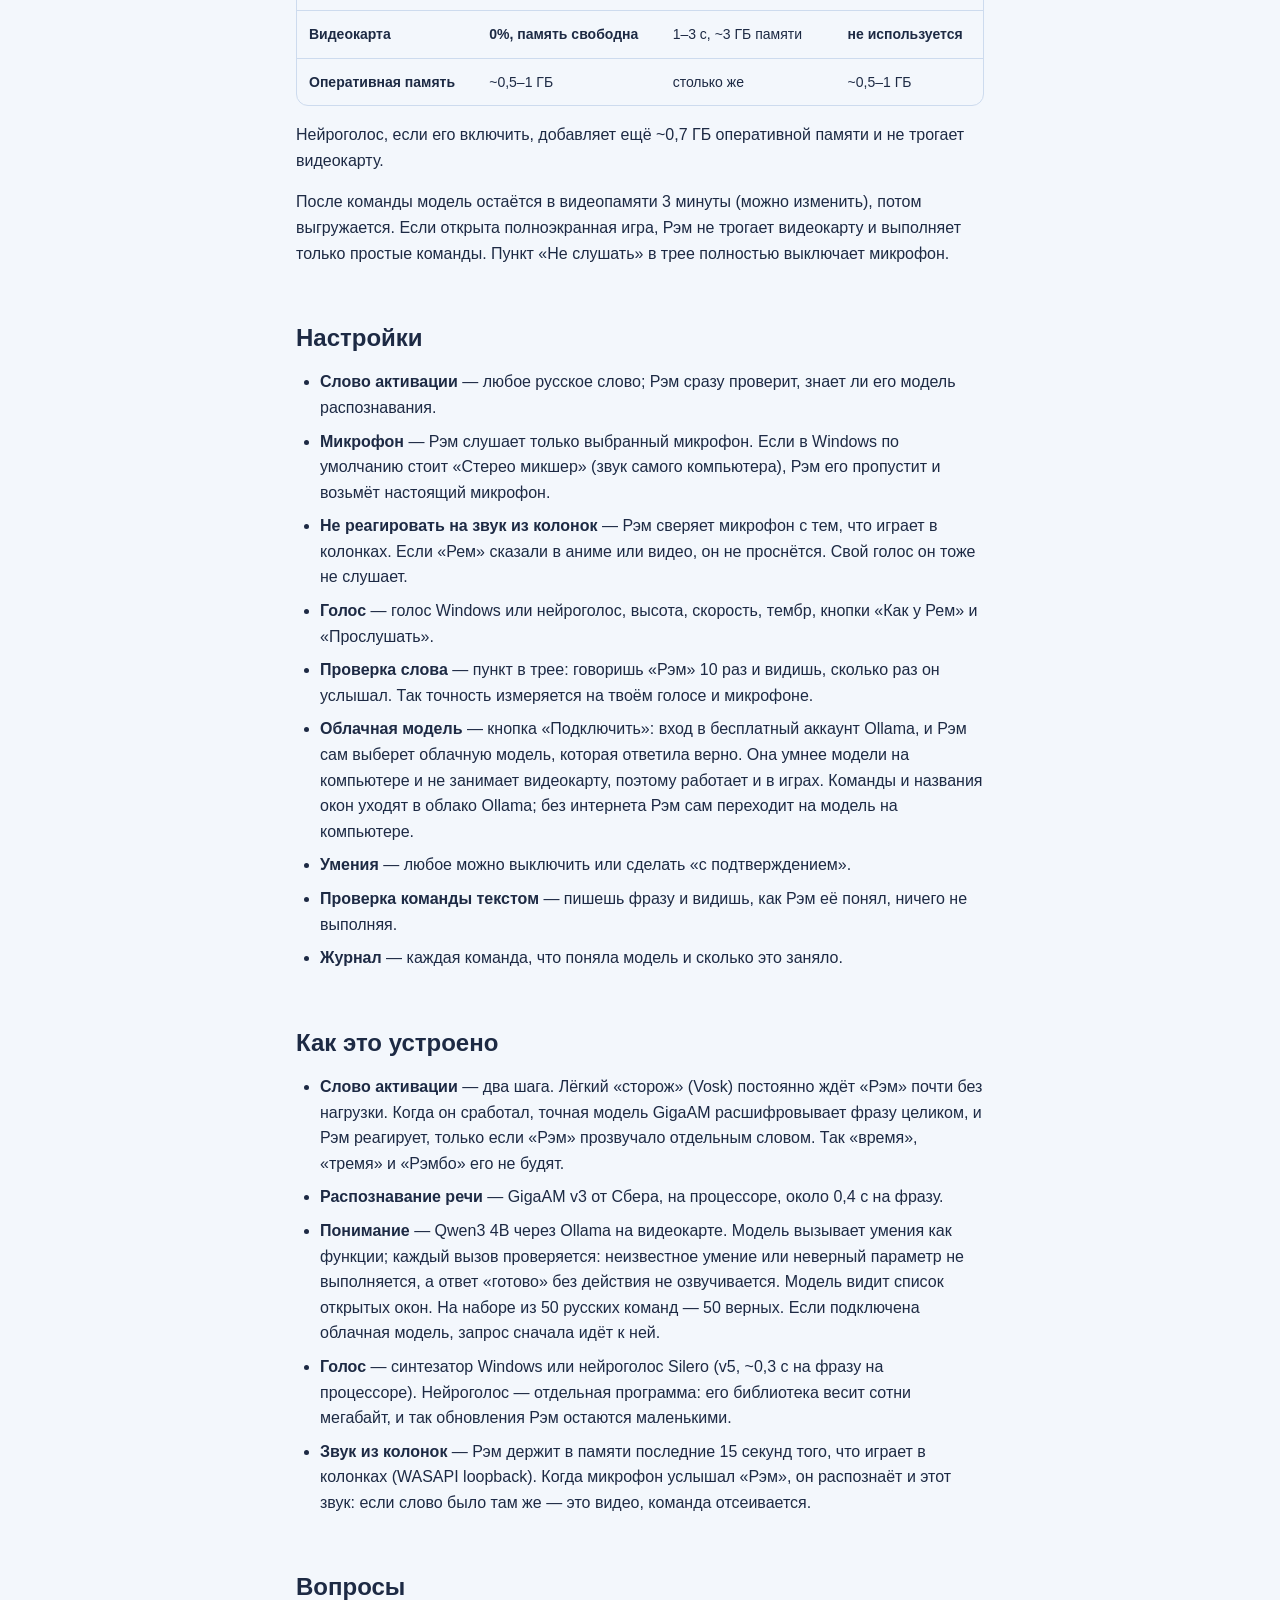
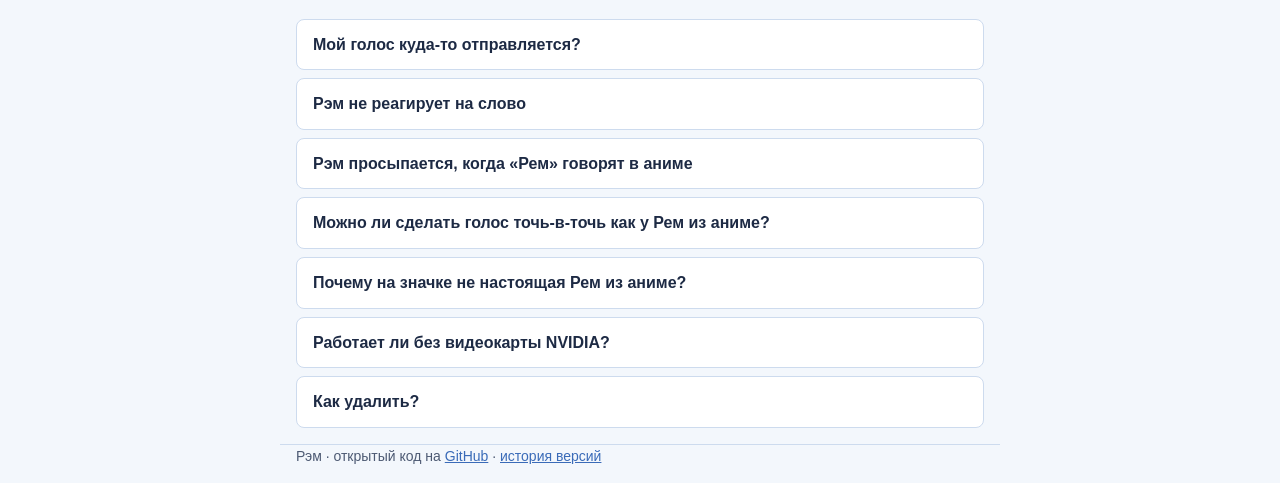
==== commit 1481c4a9: "Экран (яркость, ночной свет, погасить), файлы (последняя загрузка и скриншот, переименовать, перелож" ====
--- a/docs/index.html
+++ b/docs/index.html
@@ -89,6 +89,10 @@
       <div class="card"><h3>Звук</h3><p>«Переключи звук на наушники» или «на колонки», «сделай дискорд тише», «громкость браузера 30», «выключи звук в браузере». С версии 0.6.1.</p></div>
       <div class="card"><h3>Состояние компьютера</h3><p>«Сколько заряда», «сколько места на диске», «что грузит компьютер». «Закрой то, что тормозит» — Рэм назовёт программу и закроет только после вашего «да». С версии 0.6.1.</p></div>
       <div class="card"><h3>Погода, счёт, курс</h3><p>«Какая погода», «погода завтра в Казани», «нужен ли зонт», «сколько будет 15 процентов от 2300», «курс доллара», «сколько долларов в 5000 рублей» — ответ сразу голосом. Погода — open-meteo, курс — ЦБ, без регистрации. С версии 0.6.1.</p></div>
+      <div class="card"><h3>Экран</h3><p>«Сделай ярче», «темнее», «яркость 50», «включи ночной свет», «выключи экран» — компьютер продолжает работать, экран включится от мыши или «включи экран». Яркость внешнего монитора меняется, если в его меню включён DDC/CI. С версии 0.7.</p></div>
+      <div class="card"><h3>Файлы голосом</h3><p>«Открой последнюю загрузку», «покажи последний скриншот». Выделите файл в проводнике: «переименуй в Отчёт», «перемести в документы», «удали это» — в корзину и только после «да». «Очисти корзину» — тоже после «да». С версии 0.7.</p></div>
+      <div class="card"><h3>Сеть</h3><p>«Включи вай-фай», «выключи блютуз», «к какой сети я подключён», «есть ли интернет» — Рэм проверит связь и подскажет, если сломался DNS. С версии 0.7.</p></div>
+      <div class="card"><h3>Ещё для компьютера</h3><p>«Выключи компьютер через час» или «в 23:30» (после «да»), «отмени выключение». «Переключи раскладку», «английская раскладка». «Включи не беспокоить». «Новый рабочий стол», «следующий рабочий стол». С версии 0.7.</p></div>
     </div>
     <p>И главное — <strong>свои умения без программирования</strong>: в настройках добавляешь «Название → что открыть» или сочетание клавиш, и Рэм понимает разные формулировки этой команды.</p>
   </section>
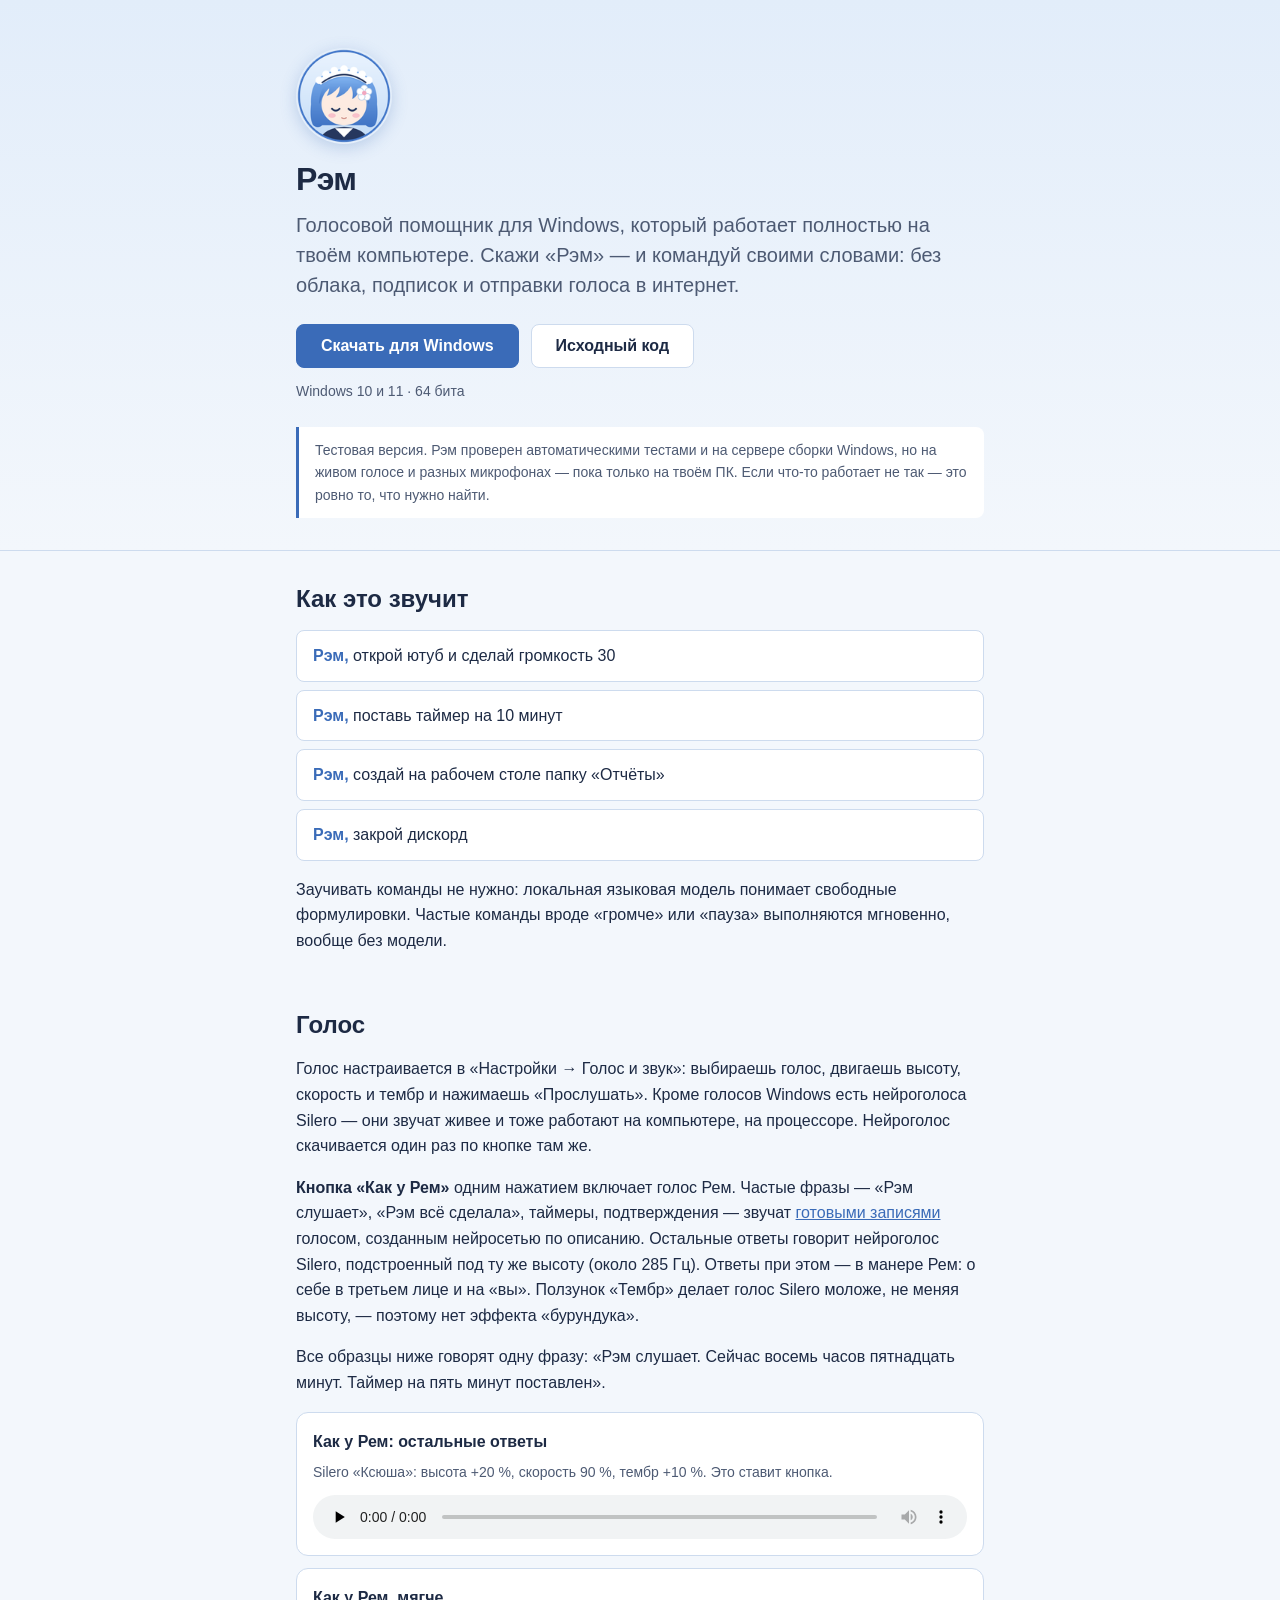
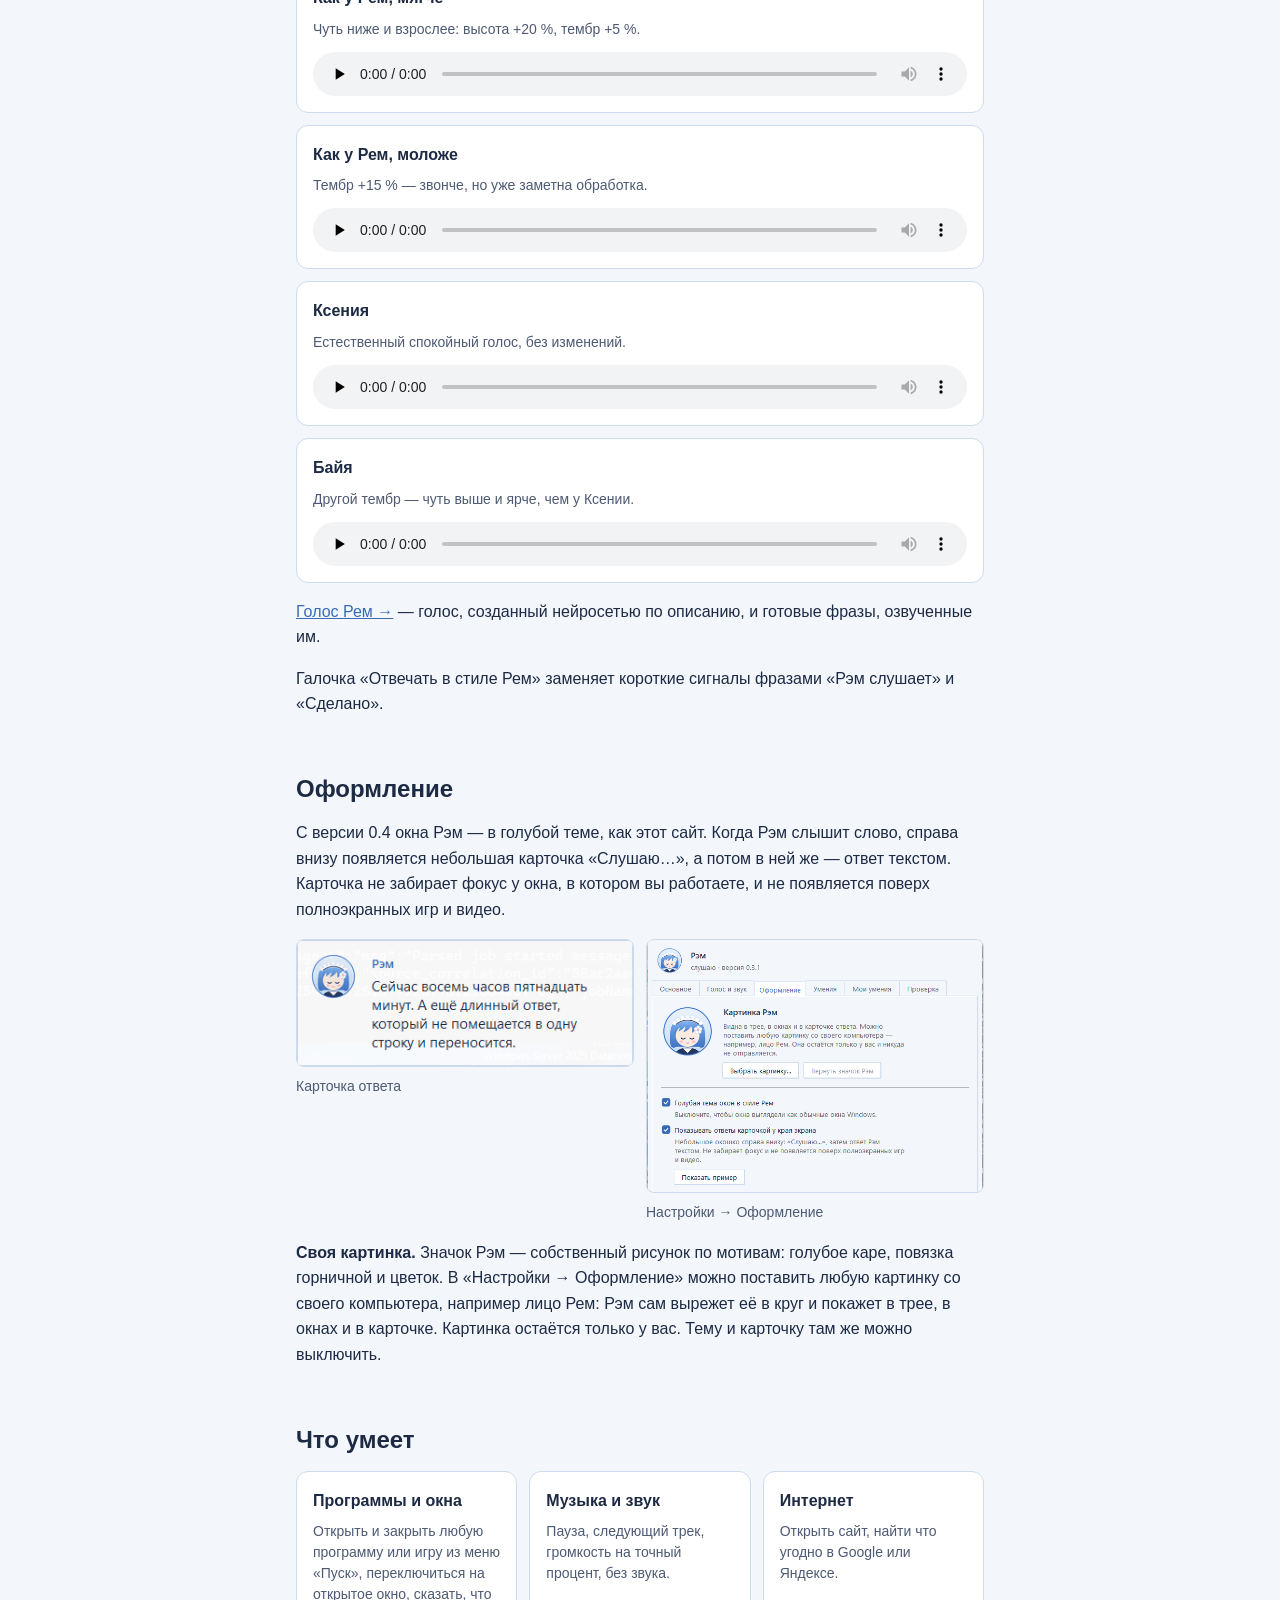
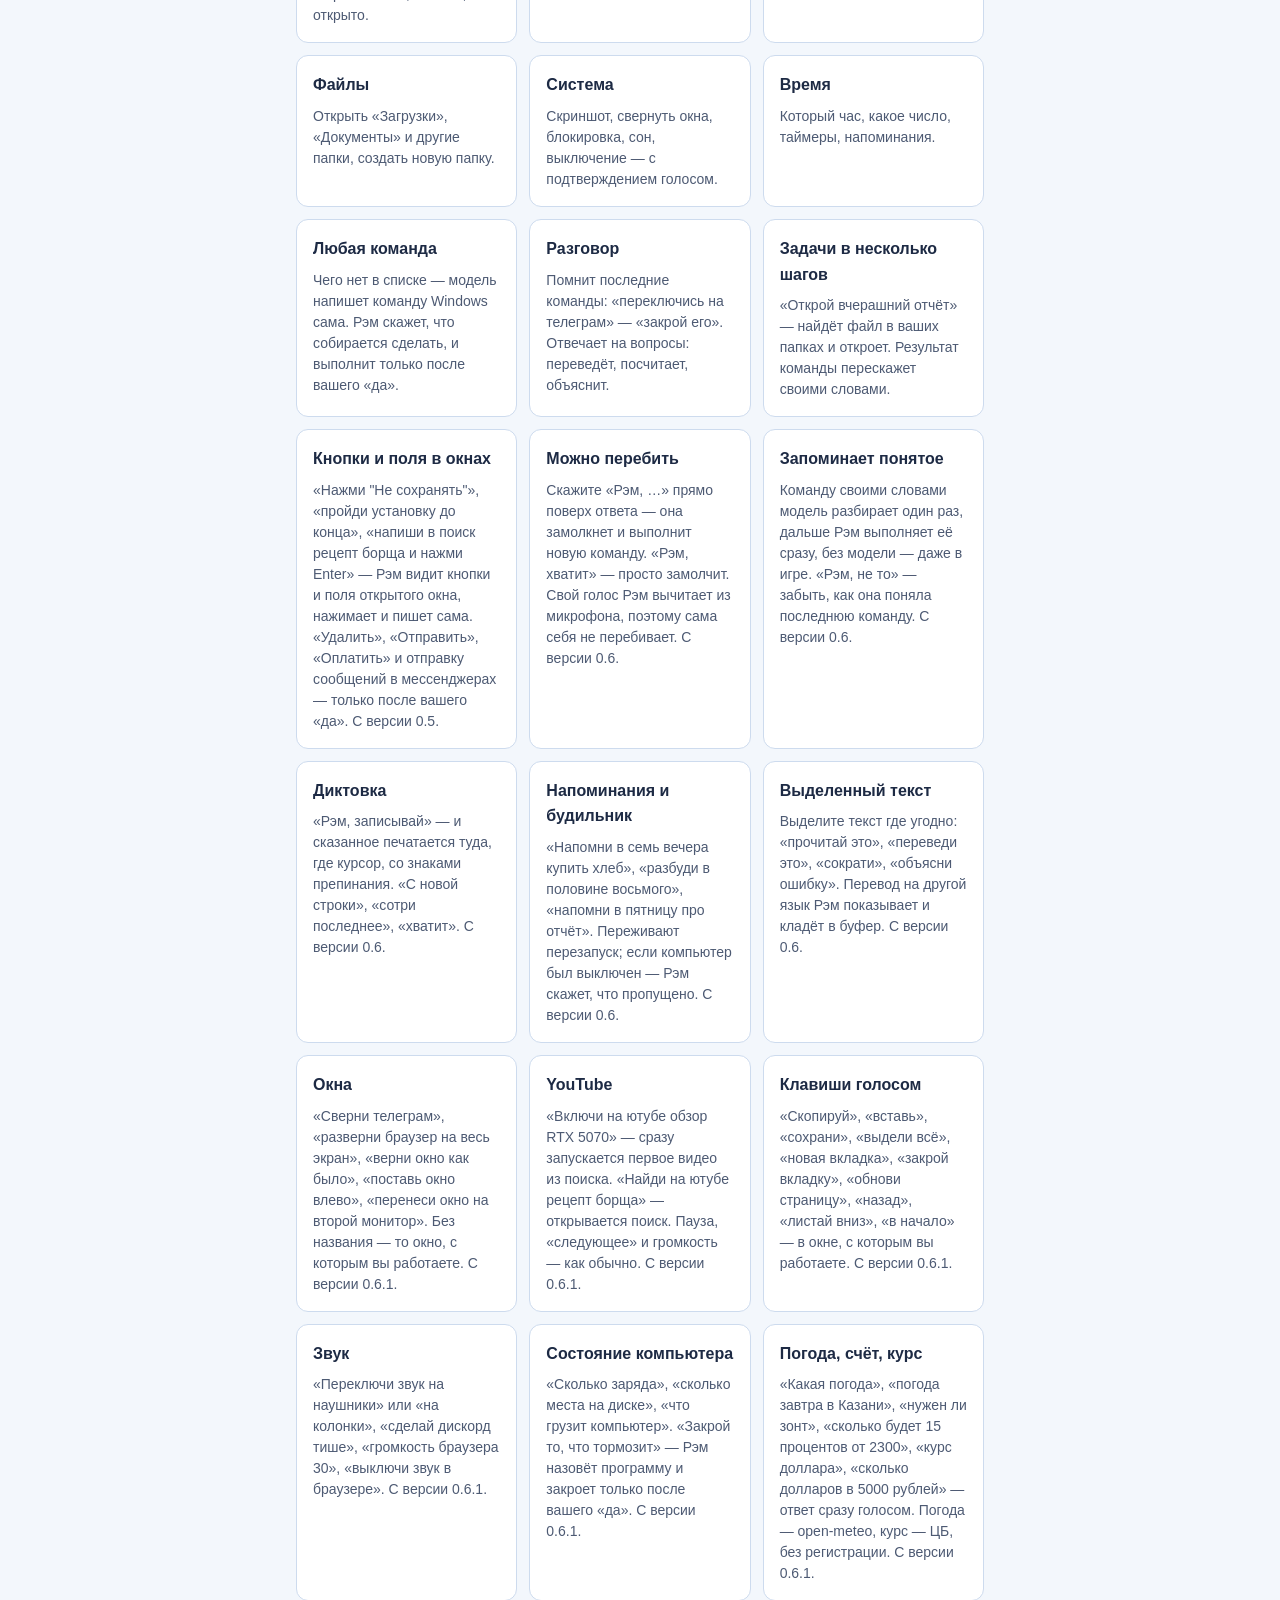
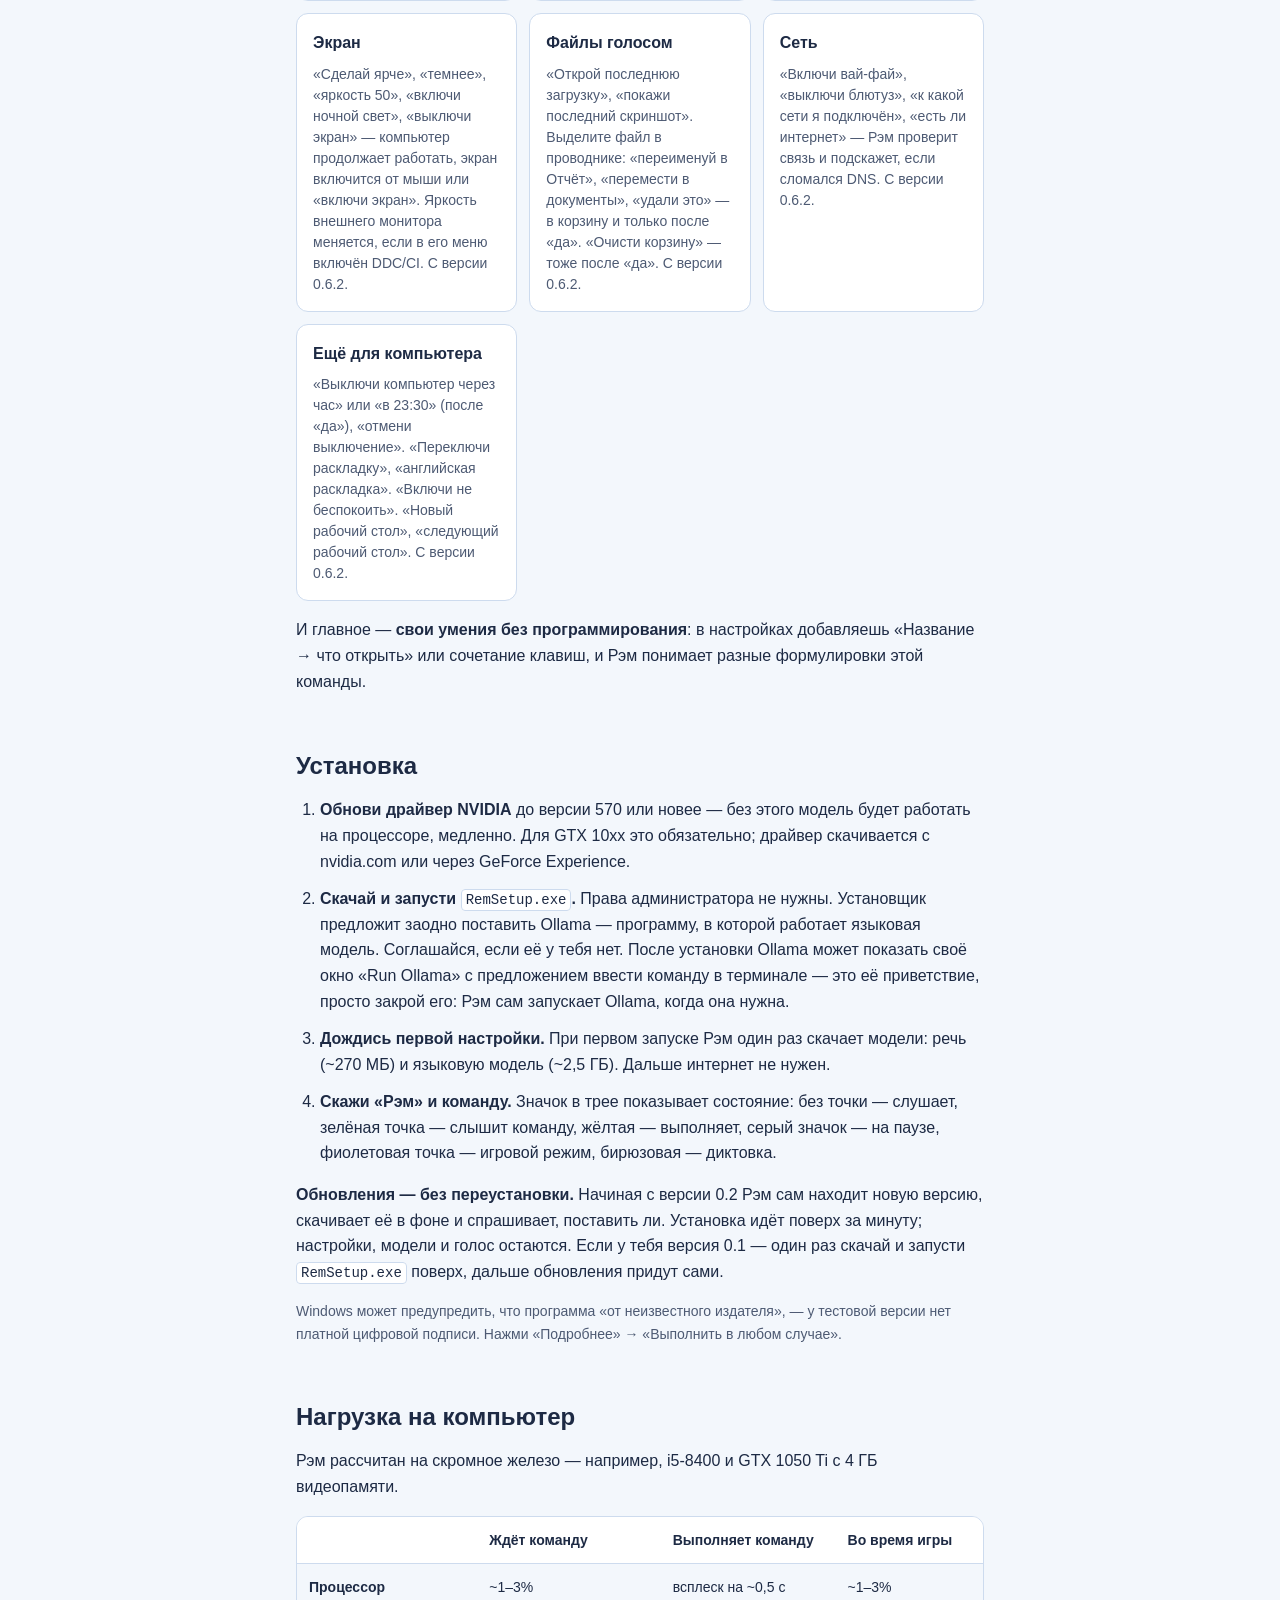
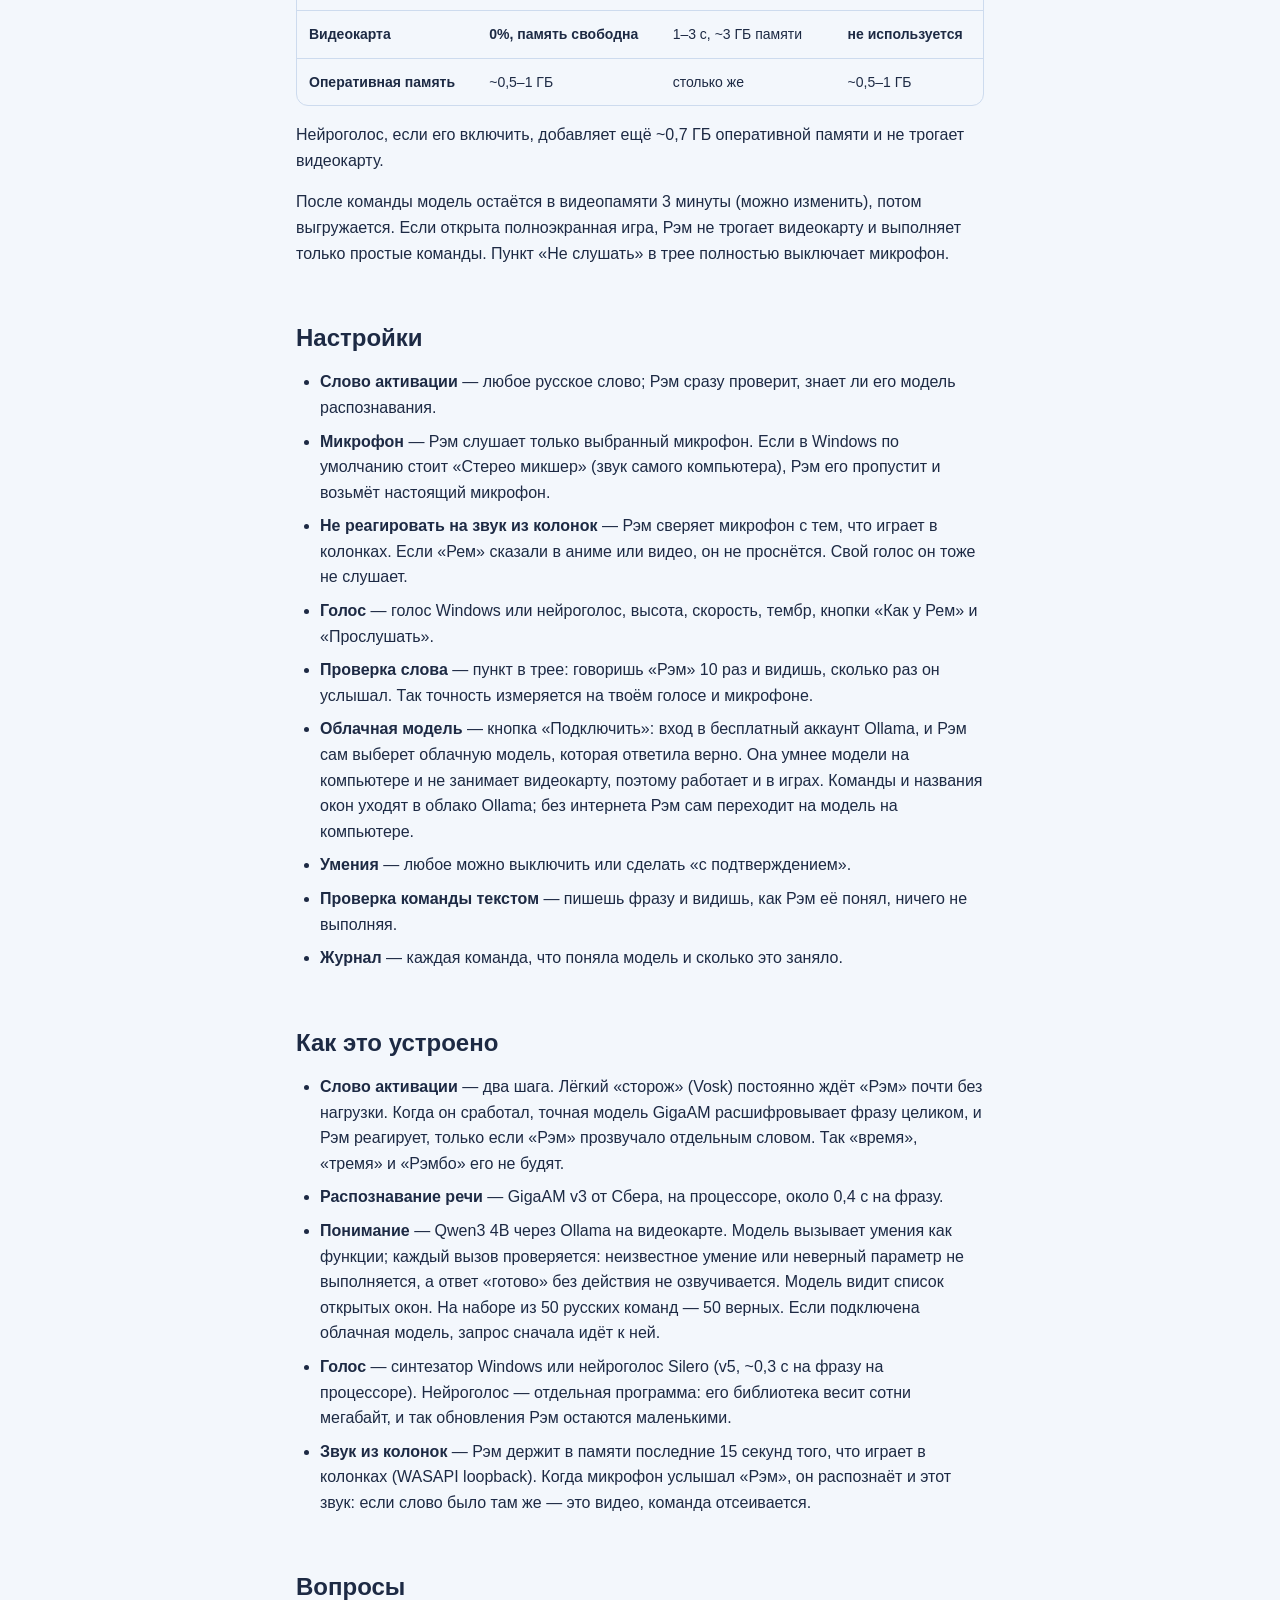
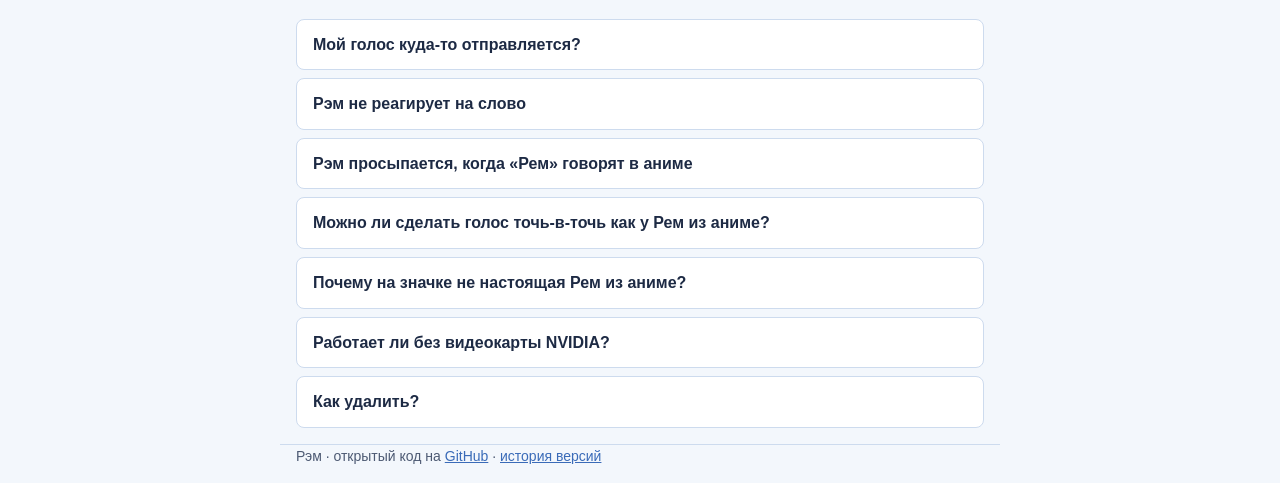
==== commit 3c2ba4c3: "Рэм 0.6.2: экран (яркость, ночной свет, погасить), файлы голосом (последняя загрузка и скриншот, пер" ====
--- a/docs/index.html
+++ b/docs/index.html
@@ -89,10 +89,10 @@
       <div class="card"><h3>Звук</h3><p>«Переключи звук на наушники» или «на колонки», «сделай дискорд тише», «громкость браузера 30», «выключи звук в браузере». С версии 0.6.1.</p></div>
       <div class="card"><h3>Состояние компьютера</h3><p>«Сколько заряда», «сколько места на диске», «что грузит компьютер». «Закрой то, что тормозит» — Рэм назовёт программу и закроет только после вашего «да». С версии 0.6.1.</p></div>
       <div class="card"><h3>Погода, счёт, курс</h3><p>«Какая погода», «погода завтра в Казани», «нужен ли зонт», «сколько будет 15 процентов от 2300», «курс доллара», «сколько долларов в 5000 рублей» — ответ сразу голосом. Погода — open-meteo, курс — ЦБ, без регистрации. С версии 0.6.1.</p></div>
-      <div class="card"><h3>Экран</h3><p>«Сделай ярче», «темнее», «яркость 50», «включи ночной свет», «выключи экран» — компьютер продолжает работать, экран включится от мыши или «включи экран». Яркость внешнего монитора меняется, если в его меню включён DDC/CI. С версии 0.7.</p></div>
-      <div class="card"><h3>Файлы голосом</h3><p>«Открой последнюю загрузку», «покажи последний скриншот». Выделите файл в проводнике: «переименуй в Отчёт», «перемести в документы», «удали это» — в корзину и только после «да». «Очисти корзину» — тоже после «да». С версии 0.7.</p></div>
-      <div class="card"><h3>Сеть</h3><p>«Включи вай-фай», «выключи блютуз», «к какой сети я подключён», «есть ли интернет» — Рэм проверит связь и подскажет, если сломался DNS. С версии 0.7.</p></div>
-      <div class="card"><h3>Ещё для компьютера</h3><p>«Выключи компьютер через час» или «в 23:30» (после «да»), «отмени выключение». «Переключи раскладку», «английская раскладка». «Включи не беспокоить». «Новый рабочий стол», «следующий рабочий стол». С версии 0.7.</p></div>
+      <div class="card"><h3>Экран</h3><p>«Сделай ярче», «темнее», «яркость 50», «включи ночной свет», «выключи экран» — компьютер продолжает работать, экран включится от мыши или «включи экран». Яркость внешнего монитора меняется, если в его меню включён DDC/CI. С версии 0.6.2.</p></div>
+      <div class="card"><h3>Файлы голосом</h3><p>«Открой последнюю загрузку», «покажи последний скриншот». Выделите файл в проводнике: «переименуй в Отчёт», «перемести в документы», «удали это» — в корзину и только после «да». «Очисти корзину» — тоже после «да». С версии 0.6.2.</p></div>
+      <div class="card"><h3>Сеть</h3><p>«Включи вай-фай», «выключи блютуз», «к какой сети я подключён», «есть ли интернет» — Рэм проверит связь и подскажет, если сломался DNS. С версии 0.6.2.</p></div>
+      <div class="card"><h3>Ещё для компьютера</h3><p>«Выключи компьютер через час» или «в 23:30» (после «да»), «отмени выключение». «Переключи раскладку», «английская раскладка». «Включи не беспокоить». «Новый рабочий стол», «следующий рабочий стол». С версии 0.6.2.</p></div>
     </div>
     <p>И главное — <strong>свои умения без программирования</strong>: в настройках добавляешь «Название → что открыть» или сочетание клавиш, и Рэм понимает разные формулировки этой команды.</p>
   </section>
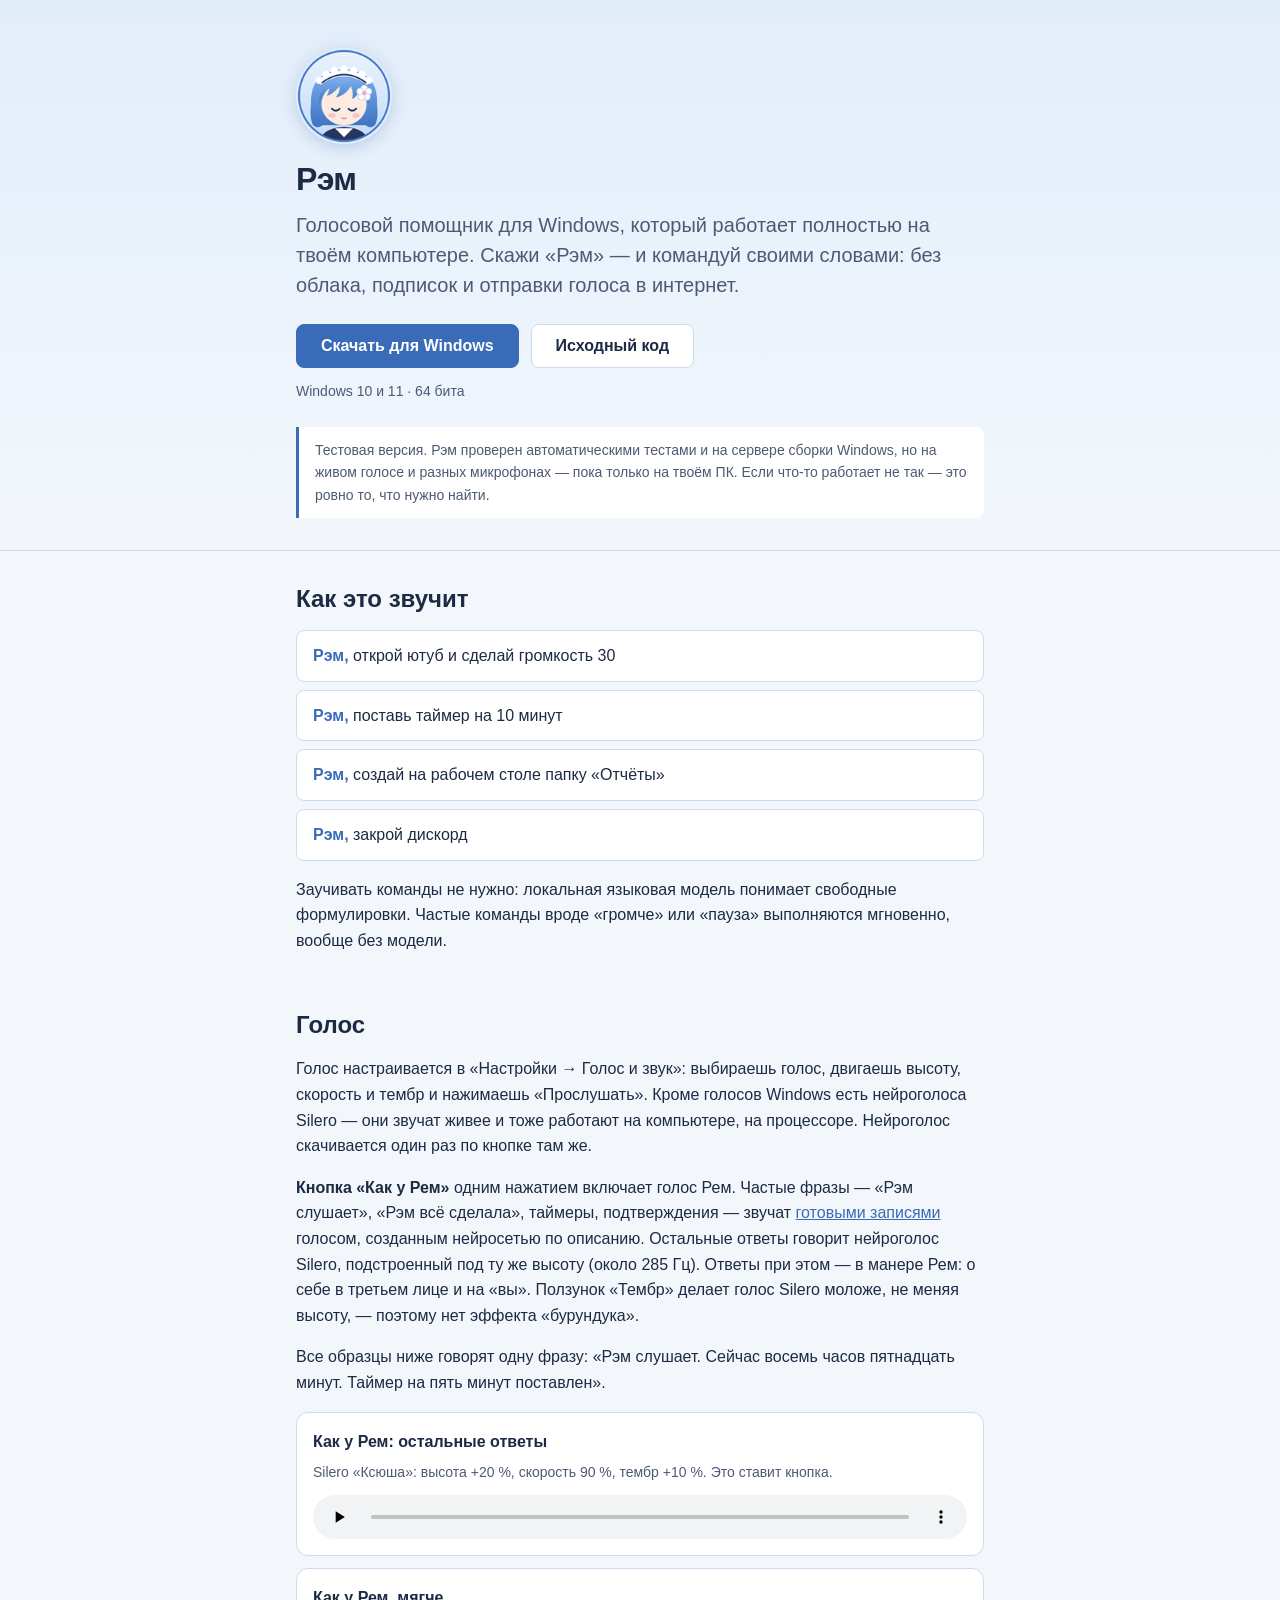
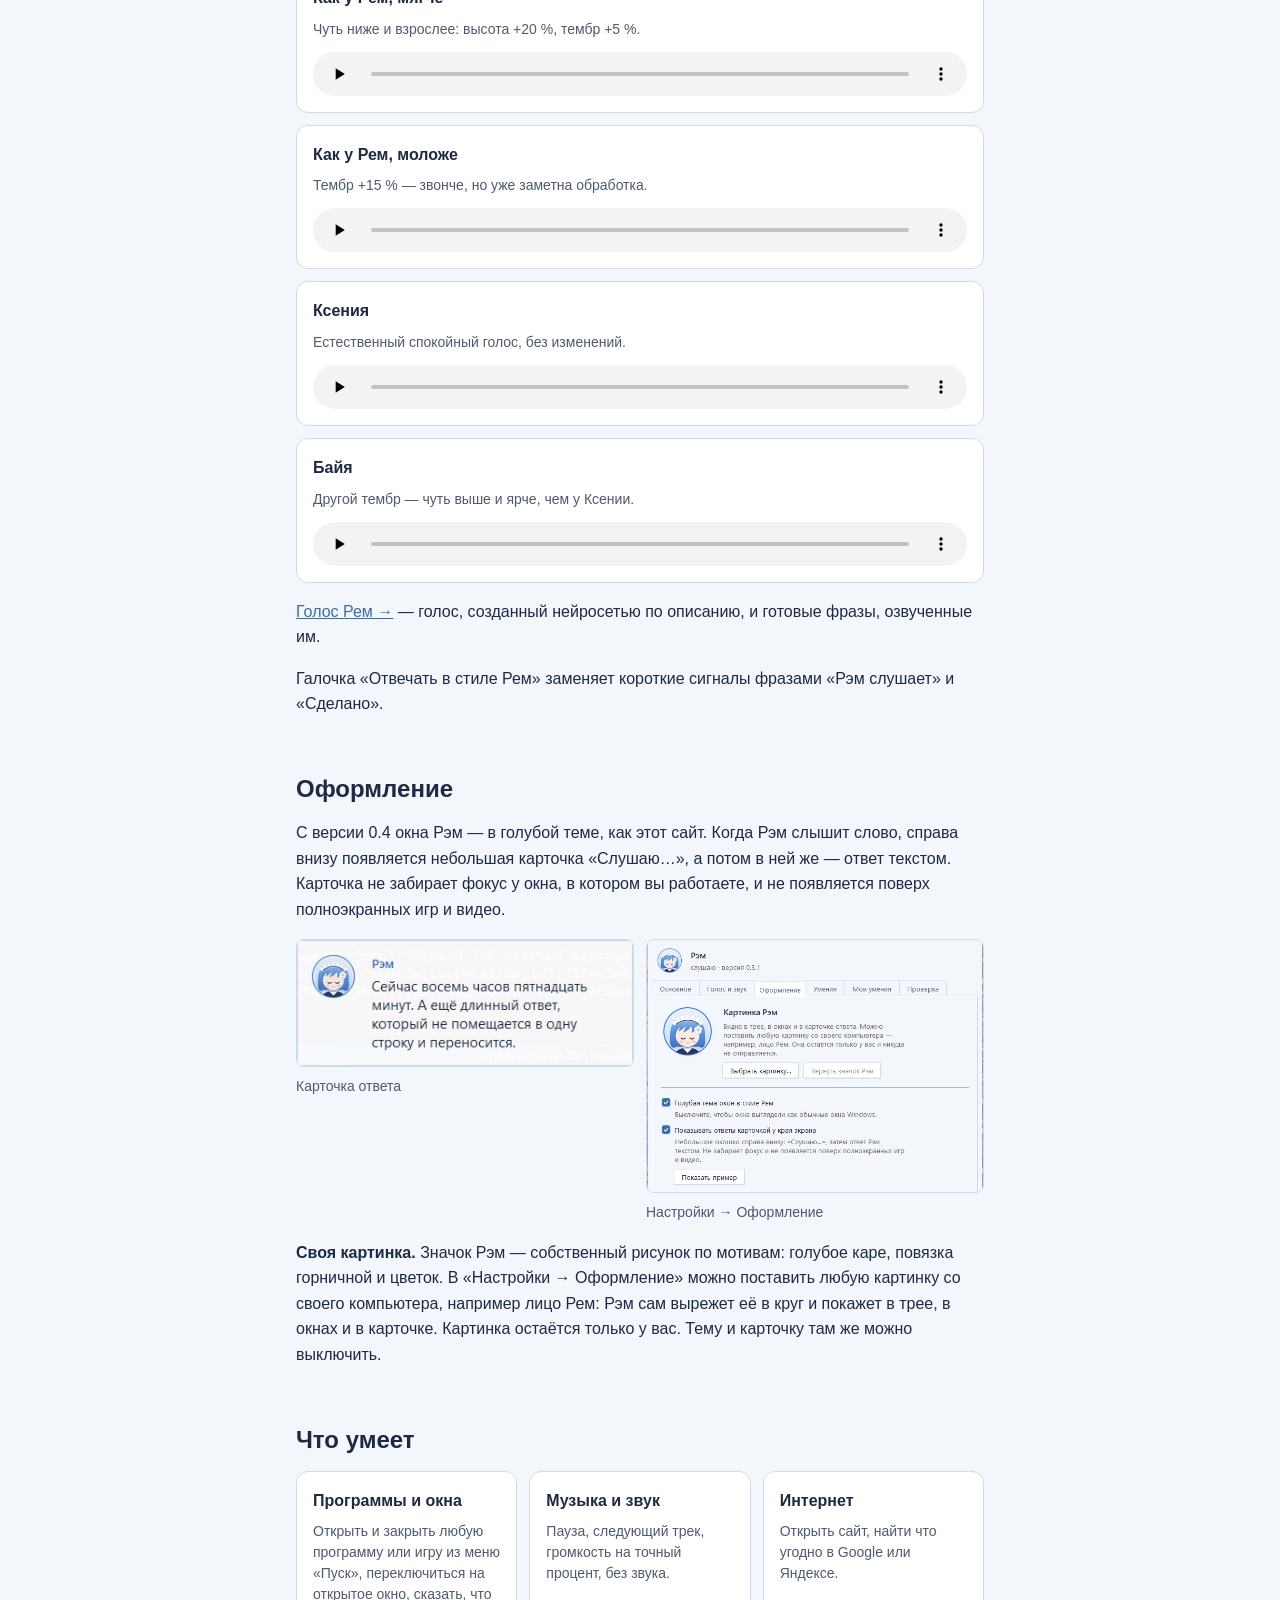
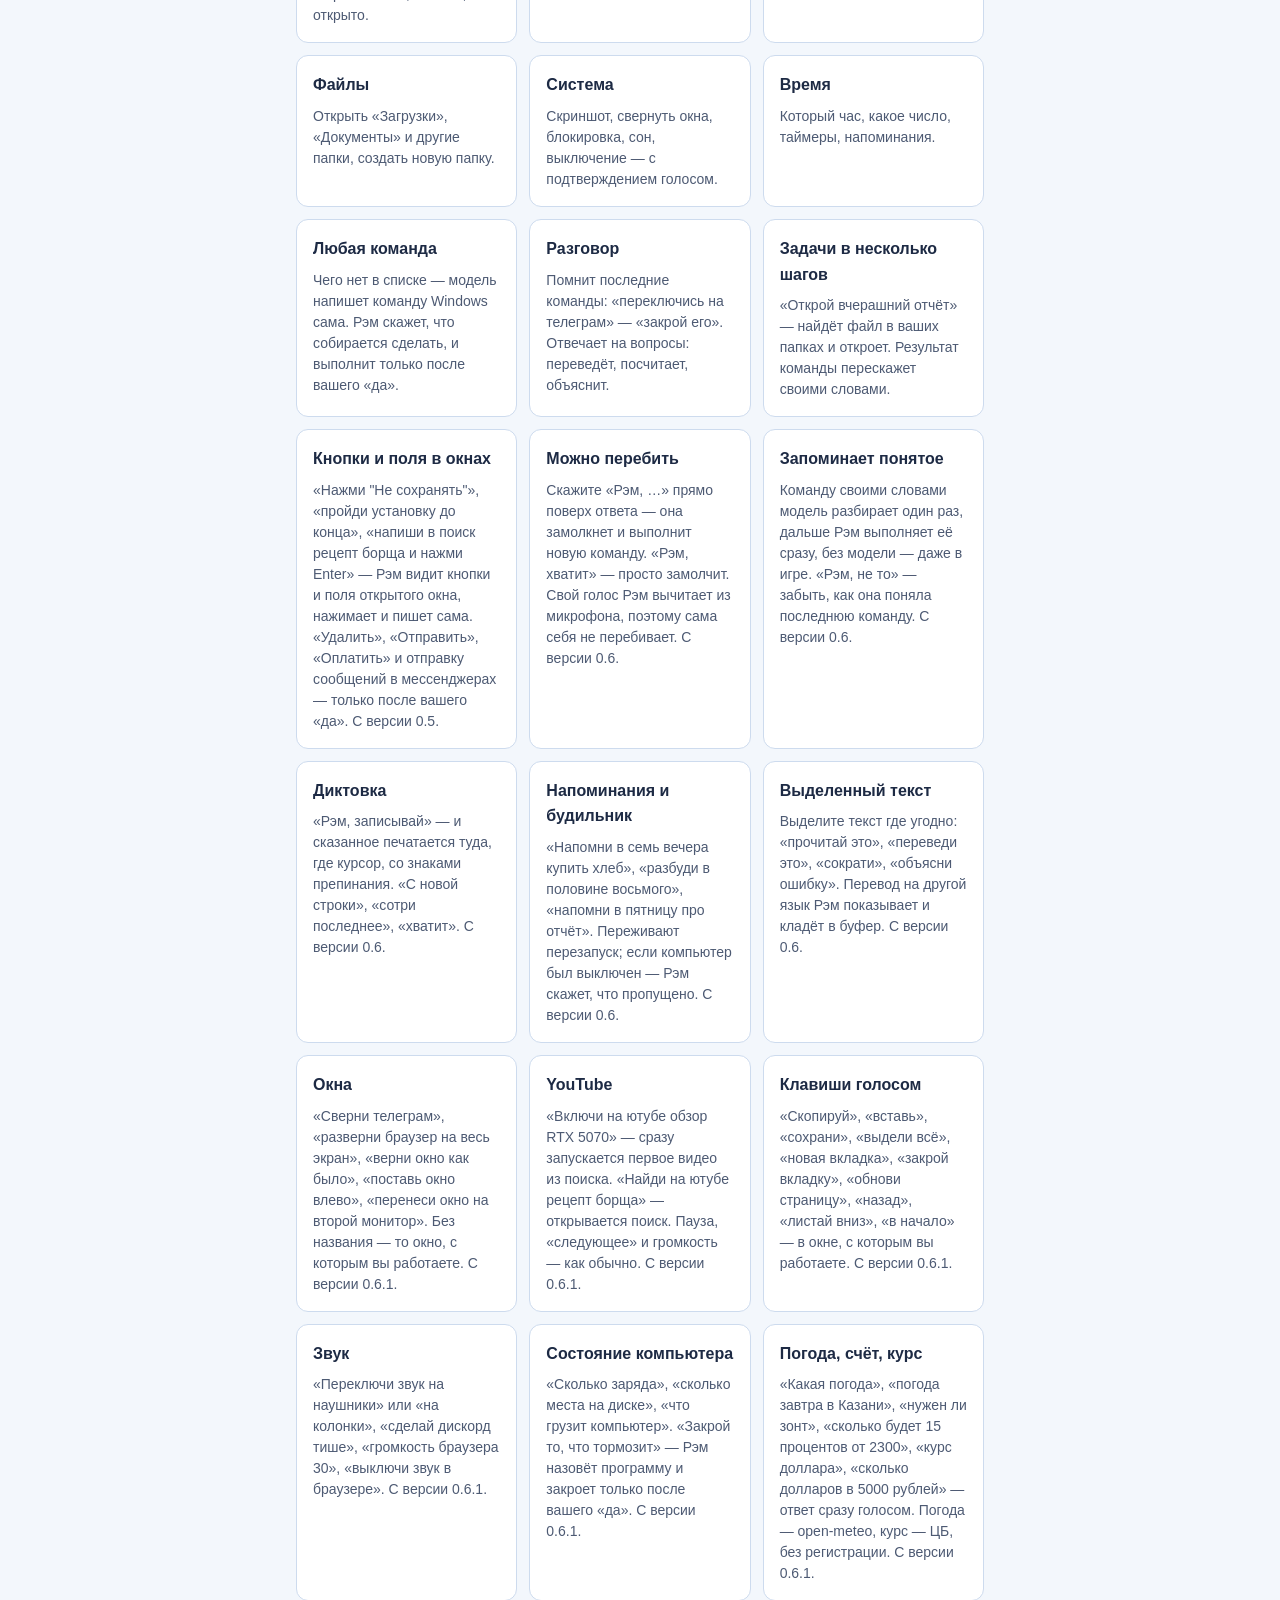
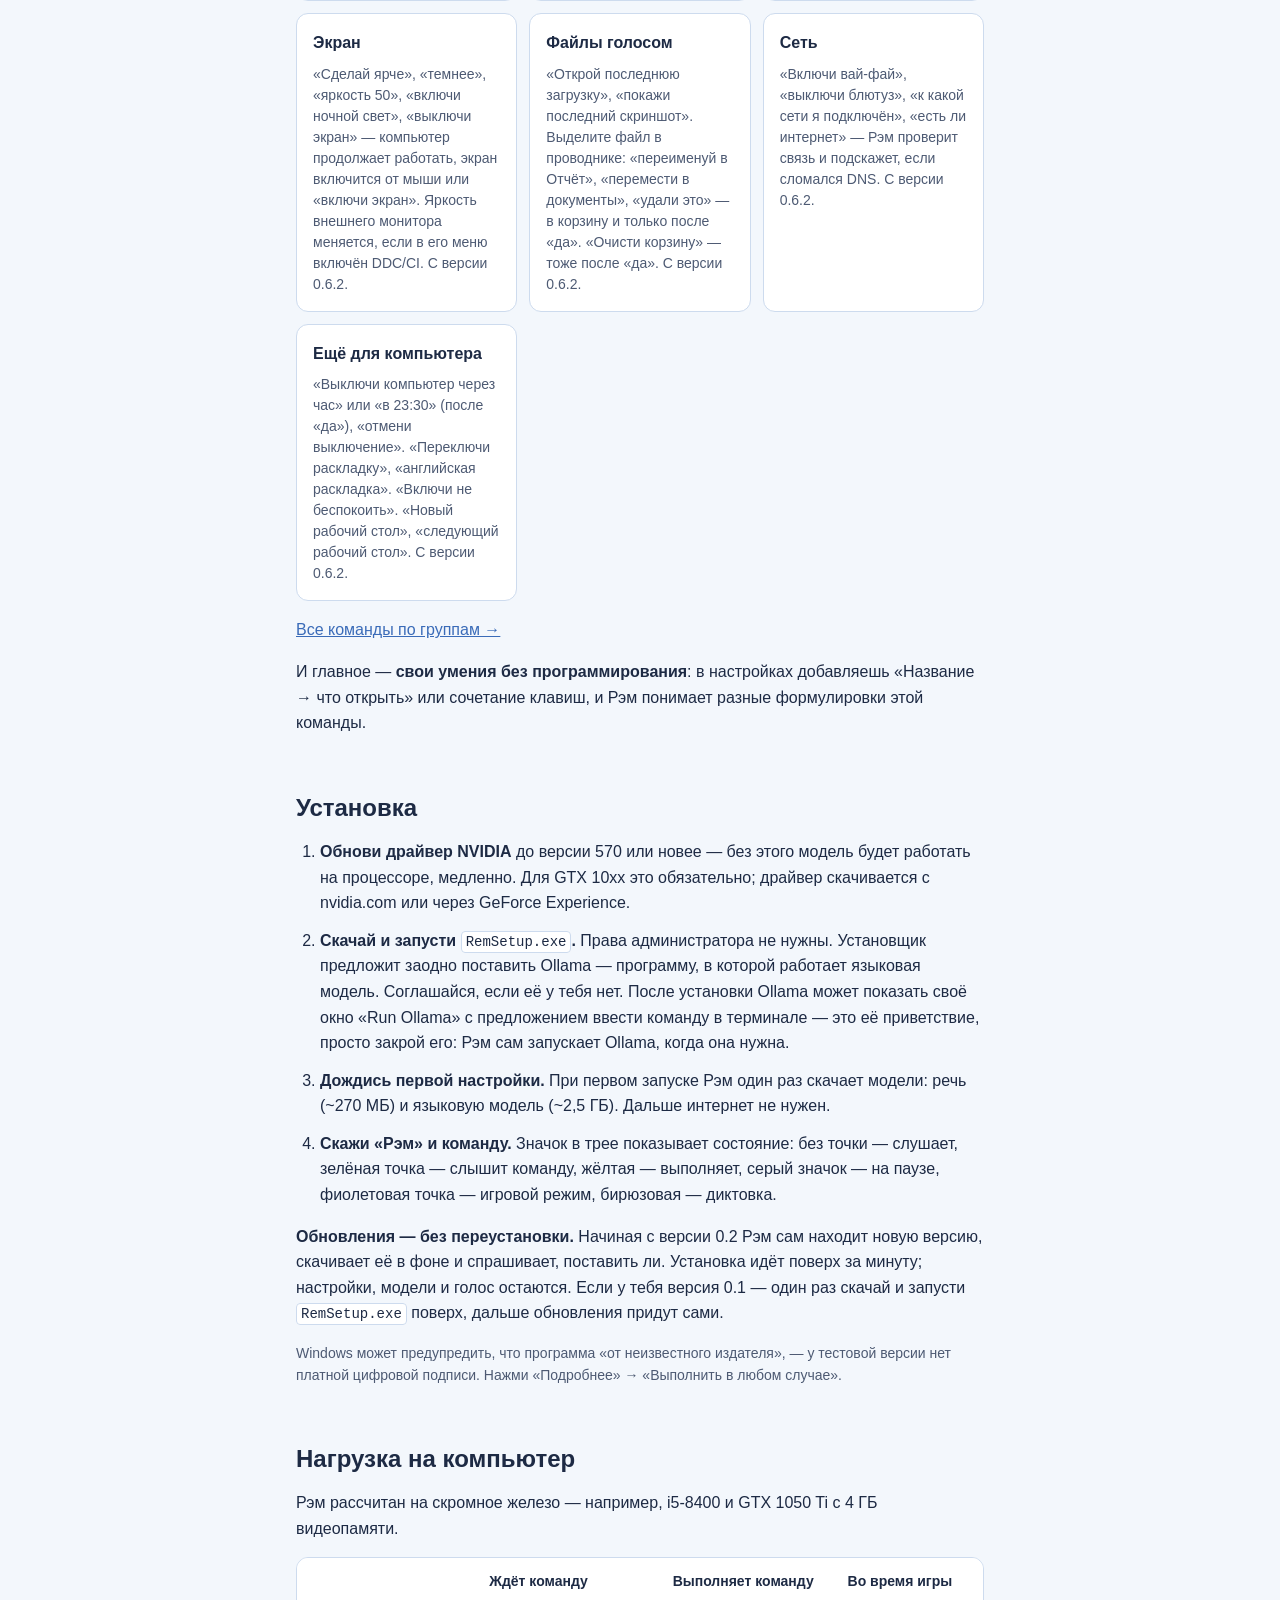
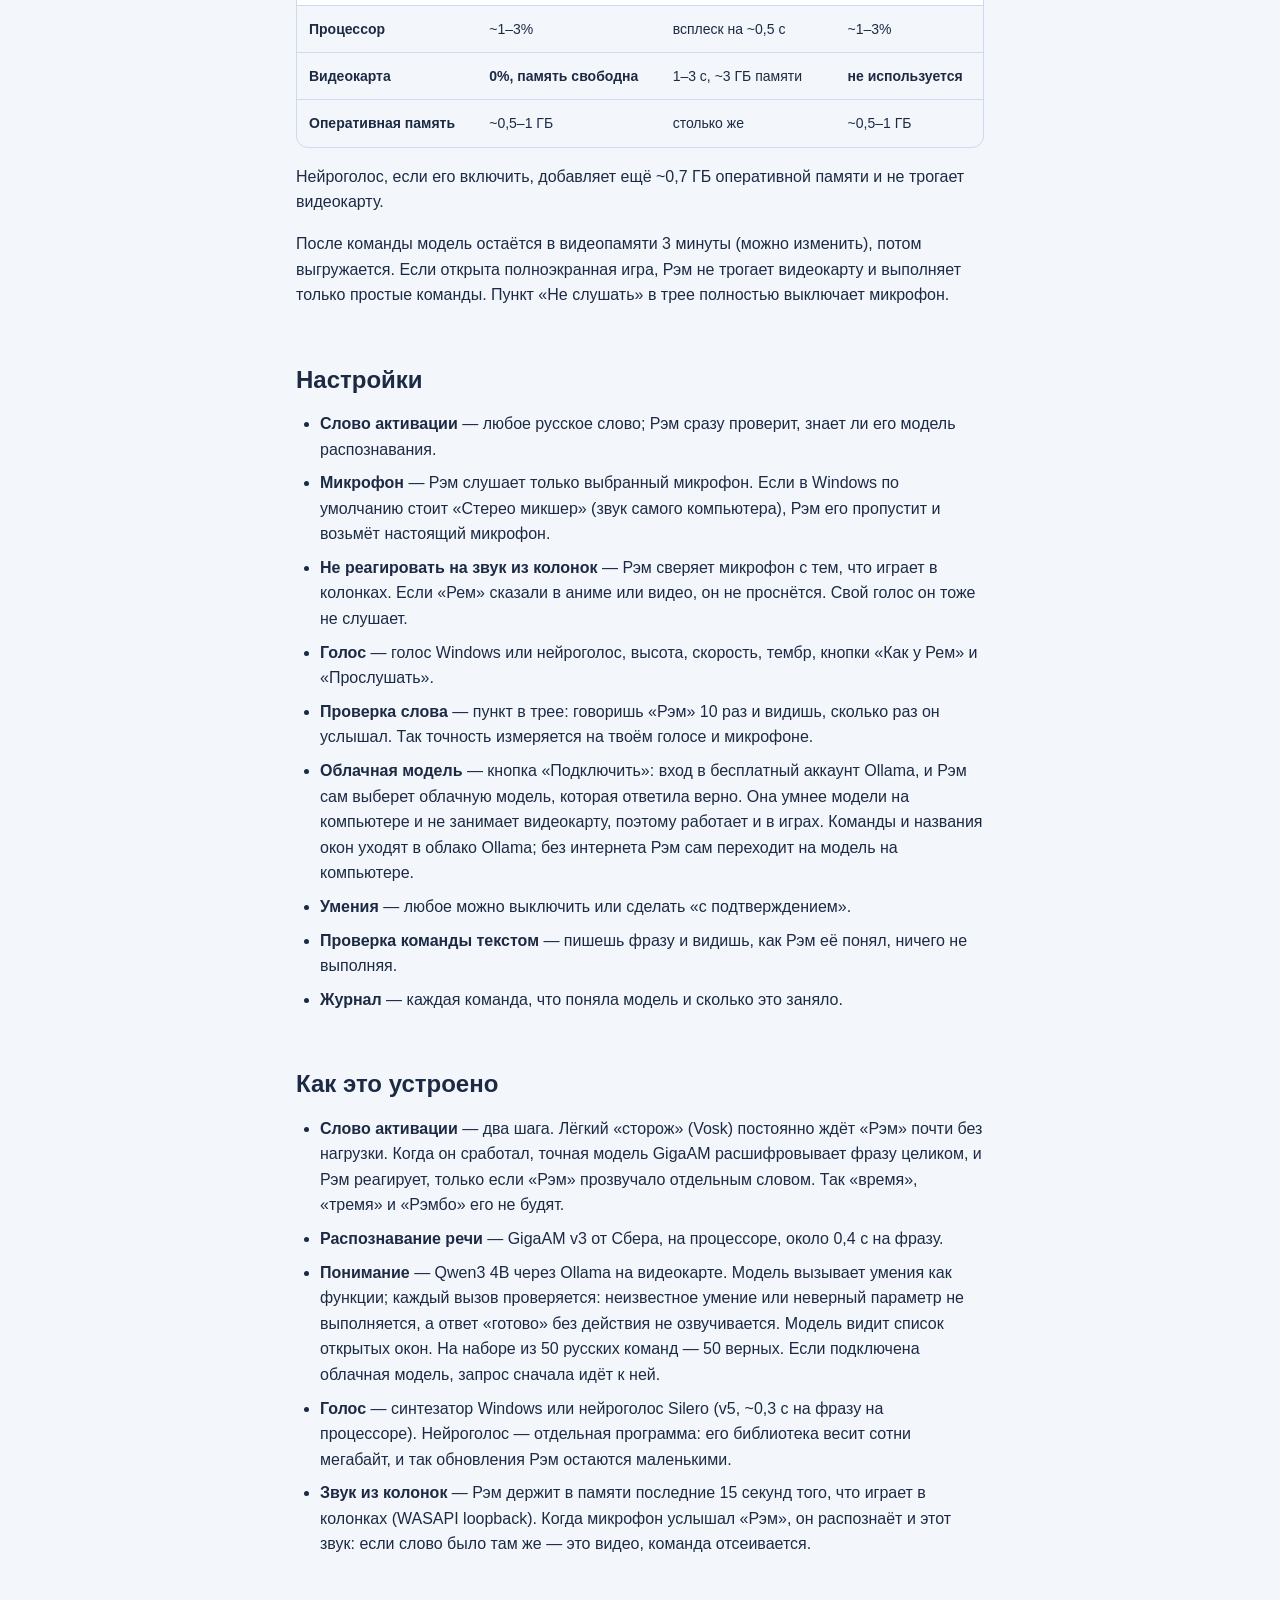
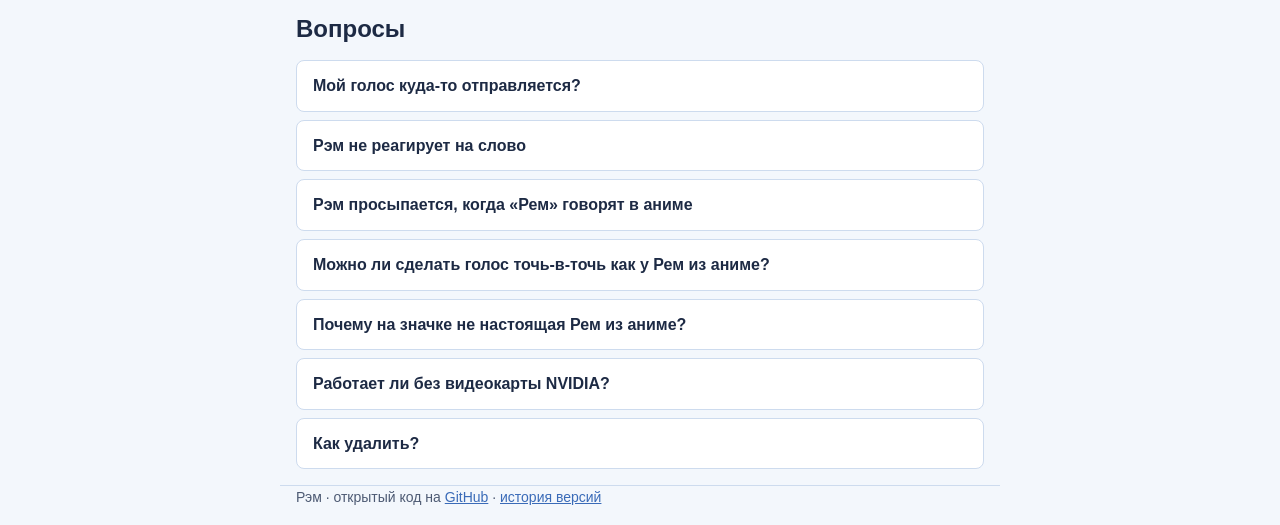
==== commit add79f05: "Сайт: страница «Что умеет Рэм» — все команды по группам, ссылка с главной" ====
--- a/docs/index.html
+++ b/docs/index.html
@@ -94,6 +94,7 @@
       <div class="card"><h3>Сеть</h3><p>«Включи вай-фай», «выключи блютуз», «к какой сети я подключён», «есть ли интернет» — Рэм проверит связь и подскажет, если сломался DNS. С версии 0.6.2.</p></div>
       <div class="card"><h3>Ещё для компьютера</h3><p>«Выключи компьютер через час» или «в 23:30» (после «да»), «отмени выключение». «Переключи раскладку», «английская раскладка». «Включи не беспокоить». «Новый рабочий стол», «следующий рабочий стол». С версии 0.6.2.</p></div>
     </div>
+    <p><a href="commands.html">Все команды по группам →</a></p>
     <p>И главное — <strong>свои умения без программирования</strong>: в настройках добавляешь «Название → что открыть» или сочетание клавиш, и Рэм понимает разные формулировки этой команды.</p>
   </section>
 
--- a/docs/style.css
+++ b/docs/style.css
@@ -87,6 +87,24 @@
 .shots img { display: block; max-width: 100%; height: auto; border: 1px solid var(--line); border-radius: 8px; }
 .shots figcaption { margin-top: 8px; font-size: 14px; color: var(--muted); }
 
+/* ——— все команды (commands.html) ——— */
+.toc { display: flex; flex-wrap: wrap; gap: 8px; padding: 24px 0 16px; }
+.toc a { display: inline-flex; align-items: center; min-height: 44px; padding: 8px 16px; font-size: 14px;
+         text-decoration: none; color: var(--text); background: var(--surface); border: 1px solid var(--line);
+         border-radius: 24px; transition: border-color 0.2s var(--ease), background 0.2s var(--ease); }
+.toc a:hover { border-color: var(--accent); background: var(--accent-soft); }
+html { scroll-behavior: smooth; }
+section[id] { scroll-margin-top: 16px; }
+.cmds { display: grid; grid-template-columns: repeat(auto-fill, minmax(320px, 1fr)); gap: 12px; margin-bottom: 16px; }
+.cmd { padding: 16px; background: var(--surface); border: 1px solid var(--line); border-radius: 12px; }
+.cmd h3 { display: flex; flex-wrap: wrap; align-items: center; gap: 8px; }
+.cmd p { margin: 0 0 8px; font-size: 14px; line-height: 1.5; color: var(--muted); }
+.cmd p:last-child { margin-bottom: 0; }
+.cmd .say { font-size: 16px; color: var(--text); }
+.tag { display: inline-block; padding: 0 8px; font-size: 14px; font-weight: 600; line-height: 1.5; white-space: nowrap;
+       color: var(--accent-dark); background: var(--accent-soft); border-radius: 4px; }
+.tag-model { color: var(--muted); background: var(--bg); border: 1px solid var(--line); }
+
 footer { padding: 32px 16px 48px; font-size: 14px; color: var(--muted); border-top: 1px solid var(--line); margin-top: 32px; }
 
 @media (max-width: 560px) {
@@ -95,4 +113,4 @@
   .lead { font-size: 16px; }
   .btn { flex: 1; justify-content: center; }
 }
-@media (prefers-reduced-motion: reduce) { * { transition: none !important; } }
+@media (prefers-reduced-motion: reduce) { * { transition: none !important; } html { scroll-behavior: auto; } }
